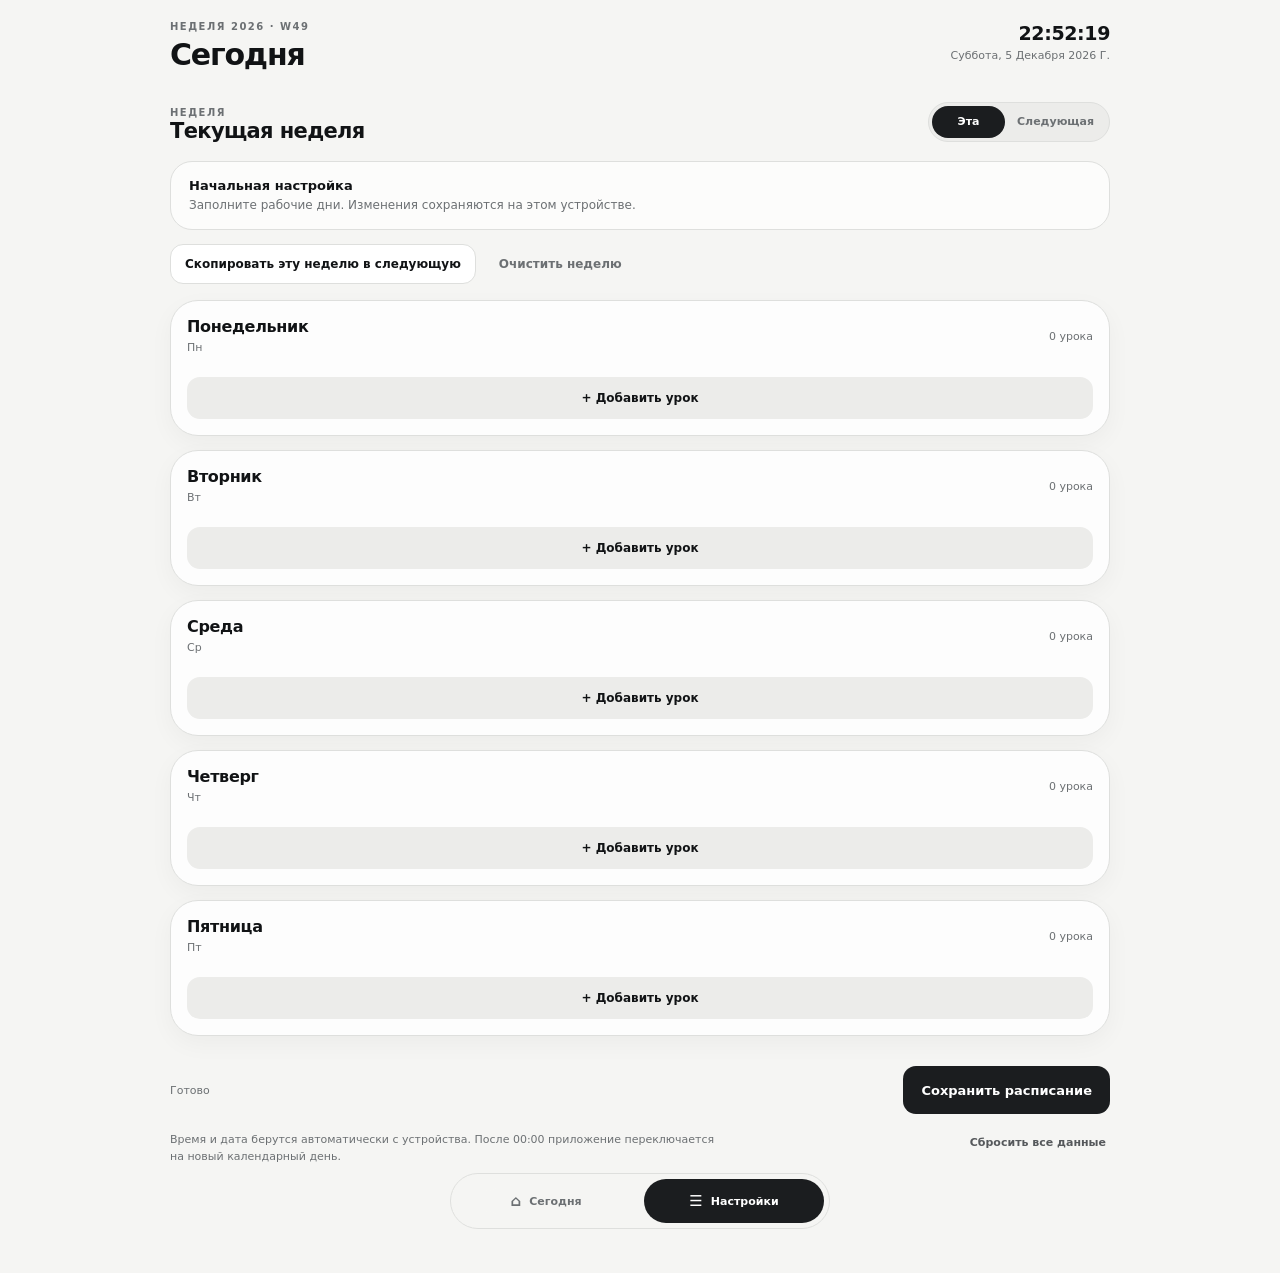
==== index.html @ 6e5ac339 "Add files via upload" ====
<!doctype html>
<html lang="ru">
<head>
  <meta charset="utf-8">
  <meta name="viewport" content="width=device-width, initial-scale=1, viewport-fit=cover, maximum-scale=1, user-scalable=no">
  <meta name="theme-color" content="#111315">
  <meta name="apple-mobile-web-app-capable" content="yes">
  <meta name="apple-mobile-web-app-status-bar-style" content="black-translucent">
  <meta name="apple-mobile-web-app-title" content="Расписание">
  <meta name="format-detection" content="telephone=no">
  <style>
:root {
  color-scheme: light;
  --bg: #f5f5f3;
  --surface: rgba(255,255,255,.84);
  --surface-solid: #ffffff;
  --text: #111315;
  --muted: #6c7073;
  --soft: #ececea;
  --border: #dedfdd;
  --accent: #1b1d1f;
  --accent-2: #34373a;
  --shadow: 0 18px 45px rgba(17,19,21,.08);
  --radius-xl: 28px;
  --radius-lg: 22px;
  --radius-md: 16px;
  --safe-top: env(safe-area-inset-top, 0px);
  --safe-bottom: env(safe-area-inset-bottom, 0px);
}

* { box-sizing: border-box; -webkit-tap-highlight-color: transparent; }
html { min-height: 100%; background: var(--bg); }
body {
  margin: 0;
  min-height: 100vh;
  min-height: 100dvh;
  background: var(--bg);
  color: var(--text);
  font-family: -apple-system, BlinkMacSystemFont, "SF Pro Display", "SF Pro Text", Inter, system-ui, sans-serif;
  -webkit-font-smoothing: antialiased;
  text-rendering: optimizeLegibility;
  overscroll-behavior: none;
}
button, input { font: inherit; }
button { border: 0; }

.app-shell {
  min-height: 100vh;
  min-height: 100dvh;
  padding-top: var(--safe-top);
  padding-bottom: calc(82px + var(--safe-bottom));
  background: var(--bg);
}

.topbar {
  display: flex;
  justify-content: space-between;
  gap: 18px;
  align-items: flex-start;
  padding: 22px 20px 14px;
  max-width: 980px;
  margin: 0 auto;
}

.eyebrow, .muted-label {
  margin: 0 0 7px;
  font-size: 10px;
  line-height: 1;
  font-weight: 700;
  letter-spacing: .15em;
  color: var(--muted);
}

h1, h2, p { margin-top: 0; }
h1 { margin-bottom: 0; font-size: 30px; line-height: 1.05; letter-spacing: -.04em; }
h2 { margin-bottom: 0; font-size: 22px; line-height: 1.1; letter-spacing: -.03em; }

.live-clock {
  display: grid;
  gap: 5px;
  min-width: 120px;
  text-align: right;
}
.live-clock span:first-child {
  font-variant-numeric: tabular-nums;
  font-size: 19px;
  font-weight: 700;
  letter-spacing: -.02em;
}
.live-clock span:last-child {
  font-size: 11px;
  color: var(--muted);
  text-transform: capitalize;
}

main { width: 100%; }
.view {
  width: min(980px, 100%);
  margin: 0 auto;
  padding: 8px 20px 0;
  display: none;
  animation: viewIn .42s cubic-bezier(.2,.75,.25,1);
}
.view.active { display: block; }
@keyframes viewIn {
  from { opacity: 0; transform: translateY(8px); }
  to { opacity: 1; transform: translateY(0); }
}

.notice {
  display: flex;
  align-items: center;
  justify-content: space-between;
  gap: 18px;
  padding: 16px 18px;
  margin: 8px 0 18px;
  background: #e9e9e6;
  border: 1px solid var(--border);
  border-radius: var(--radius-lg);
}
.notice.subtle { margin: 0 0 14px; background: rgba(255,255,255,.72); }
.notice strong, .notice span { display: block; }
.notice strong { font-size: 13px; margin-bottom: 4px; }
.notice span { font-size: 12px; color: var(--muted); line-height: 1.4; }
.hidden { display: none !important; }

.schedule-header, .settings-head {
  display: flex;
  align-items: end;
  justify-content: space-between;
  gap: 16px;
  padding: 8px 0 18px;
}
.day-badge {
  display: inline-flex;
  align-items: center;
  justify-content: center;
  min-width: 54px;
  height: 36px;
  padding: 0 12px;
  border-radius: 999px;
  background: var(--accent);
  color: white;
  font-size: 12px;
  font-weight: 700;
  font-variant-numeric: tabular-nums;
}

.schedule-list { display: grid; gap: 10px; }
.lesson-card {
  position: relative;
  display: grid;
  grid-template-columns: 78px 1fr;
  gap: 16px;
  align-items: stretch;
  padding: 16px;
  background: var(--surface);
  border: 1px solid rgba(222,223,221,.88);
  border-radius: var(--radius-lg);
  box-shadow: 0 8px 24px rgba(17,19,21,.04);
  backdrop-filter: blur(14px);
  transition: transform .25s ease, box-shadow .25s ease, border-color .25s ease, background .25s ease;
}
.lesson-card.current {
  border-color: #1b1d1f;
  box-shadow: 0 12px 28px rgba(17,19,21,.11);
  background: #fff;
}
.lesson-card.past { opacity: .56; }
.lesson-time {
  display: grid;
  align-content: center;
  gap: 3px;
  min-width: 0;
}
.lesson-time strong {
  font-size: 17px;
  letter-spacing: -.02em;
  font-variant-numeric: tabular-nums;
}
.lesson-time span { font-size: 10px; color: var(--muted); }
.lesson-info { min-width: 0; }
.lesson-topline { display:flex; justify-content:space-between; align-items:center; gap:12px; }
.lesson-title {
  margin: 0;
  font-size: 16px;
  line-height: 1.2;
  font-weight: 750;
  letter-spacing: -.02em;
  overflow-wrap: anywhere;
}
.current-pill {
  flex: 0 0 auto;
  padding: 5px 8px;
  border-radius: 999px;
  background: var(--accent);
  color: #fff;
  font-size: 9px;
  letter-spacing: .06em;
  text-transform: uppercase;
  font-weight: 800;
}
.lesson-note {
  margin: 6px 0 0;
  color: var(--muted);
  font-size: 12px;
  line-height: 1.45;
  white-space: pre-wrap;
  overflow-wrap: anywhere;
}

.empty-state {
  padding: 64px 22px;
  text-align: center;
}
.empty-state.compact { padding: 46px 16px 24px; }
.empty-icon {
  width: 44px;
  height: 44px;
  display: inline-flex;
  align-items: center;
  justify-content: center;
  border-radius: 50%;
  background: var(--soft);
  color: var(--muted);
  font-size: 17px;
  margin-bottom: 14px;
}
.empty-state h2 { margin-bottom: 7px; font-size: 20px; }
.empty-state p { margin: 0; color: var(--muted); font-size: 13px; line-height: 1.5; }

.settings-head { align-items: center; }
.settings-head h2 { font-size: 21px; }
.segmented {
  display: inline-flex;
  padding: 3px;
  border-radius: 999px;
  background: var(--soft);
  border: 1px solid var(--border);
}
.segment {
  min-width: 73px;
  height: 32px;
  padding: 0 12px;
  border-radius: 999px;
  color: var(--muted);
  background: transparent;
  font-size: 11px;
  font-weight: 700;
  cursor: pointer;
}
.segment.active { color: #fff; background: var(--accent); }

.settings-toolbar {
  display: flex;
  gap: 8px;
  margin-bottom: 16px;
  flex-wrap: wrap;
}
.button {
  min-height: 40px;
  padding: 0 14px;
  border-radius: 13px;
  font-size: 12px;
  font-weight: 750;
  cursor: pointer;
  transition: transform .2s ease, opacity .2s ease, background .2s ease;
}
.button:active { transform: scale(.98); }
.button-dark { background: var(--accent); color: #fff; }
.button-light { background: #fff; color: var(--text); border: 1px solid var(--border); }
.button-ghost { background: transparent; color: var(--muted); border: 1px solid transparent; }
.button.large { min-height: 48px; padding: 0 18px; font-size: 13px; }

.settings-days { display: grid; gap: 14px; }
.day-panel {
  background: var(--surface);
  border: 1px solid var(--border);
  border-radius: var(--radius-xl);
  padding: 16px;
  box-shadow: 0 8px 24px rgba(17,19,21,.04);
}
.day-panel-head {
  display: flex;
  align-items: center;
  justify-content: space-between;
  gap: 12px;
  margin-bottom: 12px;
}
.day-panel-head h3 { margin:0; font-size: 16px; letter-spacing: -.02em; }
.day-panel-head span { color: var(--muted); font-size: 11px; }
.lesson-editor-list { display: grid; gap: 10px; }
.editor-row {
  display: grid;
  grid-template-columns: 40px minmax(0,1.5fr) 108px 108px 36px;
  gap: 7px;
  align-items: start;
  padding: 10px;
  background: #fafafa;
  border: 1px solid #e7e7e5;
  border-radius: 16px;
}
.row-number {
  width: 32px;
  height: 32px;
  display: inline-flex;
  align-items:center;
  justify-content:center;
  border-radius: 10px;
  background: #ececea;
  color: #5e6164;
  font-size: 11px;
  font-weight: 800;
}
.field { display: grid; gap: 4px; }
.field label { font-size: 9px; color: var(--muted); text-transform: uppercase; letter-spacing: .1em; font-weight: 700; }
.input, .note-input {
  width: 100%;
  border: 1px solid #dadbd9;
  outline: none;
  background: #fff;
  color: var(--text);
  border-radius: 11px;
  padding: 9px 10px;
  font-size: 12px;
  min-height: 36px;
  -webkit-appearance: none;
}
.input:focus, .note-input:focus { border-color: #111315; box-shadow: 0 0 0 3px rgba(17,19,21,.08); }
.note-input { min-height: 72px; resize: vertical; }
.subject-wrap { grid-column: 2 / 3; }
.time-wrap { grid-column: 3 / 4; }
.end-wrap { grid-column: 4 / 5; }
.delete-wrap { grid-column: 5 / 6; grid-row: 1 / span 2; }
.note-wrap { grid-column: 2 / 5; }
.icon-button {
  width: 32px;
  height: 32px;
  border-radius: 10px;
  background: #ededeb;
  color: #56595c;
  cursor: pointer;
  font-size: 16px;
}
.add-lesson {
  margin-top: 10px;
  width: 100%;
  min-height: 42px;
  border-radius: 13px;
  background: var(--soft);
  color: var(--text);
  font-size: 12px;
  font-weight: 750;
  cursor: pointer;
}

.save-row {
  display: flex;
  align-items: center;
  justify-content: space-between;
  gap: 12px;
  margin-top: 16px;
  padding: 14px 0 0;
}
.save-status { color: var(--muted); font-size: 11px; }
.settings-footer {
  display: flex;
  align-items: flex-start;
  justify-content: space-between;
  gap: 14px;
  padding: 18px 0 8px;
}
.settings-footer p { margin: 0; color: var(--muted); font-size: 11px; line-height: 1.5; max-width: 560px; }
.text-button { background: transparent; color: #55585b; font-size: 11px; font-weight: 700; padding: 4px; cursor: pointer; }

.tabbar {
  position: fixed;
  left: 0;
  right: 0;
  bottom: 0;
  z-index: 20;
  padding: 10px 14px calc(10px + var(--safe-bottom));
  background: rgba(245,245,243,.88);
  border-top: 1px solid rgba(222,223,221,.8);
  backdrop-filter: blur(22px);
}
.tabbar::before {
  content: "";
  position: absolute;
  left: 0;
  right: 0;
  top: -1px;
  height: 1px;
  background: rgba(255,255,255,.72);
}
.tabbar { display:flex; justify-content:center; gap: 8px; }
.tab {
  width: min(180px, 42vw);
  height: 48px;
  display:flex;
  align-items:center;
  justify-content:center;
  gap: 8px;
  border-radius: 15px;
  background: transparent;
  color: var(--muted);
  font-size: 11px;
  font-weight: 750;
  cursor: pointer;
}
.tab.active { background: var(--accent); color: #fff; }
.tab-icon { font-size: 15px; line-height: 1; }

@media (max-width: 640px) {
  .topbar { padding-left: 16px; padding-right: 16px; }
  .view { padding-left: 16px; padding-right: 16px; }
  .topbar h1 { font-size: 28px; }
  .notice { align-items: flex-start; }
  .schedule-header { padding-top: 4px; }
  .editor-row { grid-template-columns: 36px minmax(0,1fr) 1fr 36px; }
  .subject-wrap { grid-column: 2 / 4; }
  .time-wrap { grid-column: 2 / 3; }
  .end-wrap { grid-column: 3 / 4; }
  .delete-wrap { grid-column: 4 / 5; grid-row: 1; }
  .note-wrap { grid-column: 2 / 5; }
  .settings-footer { flex-direction: column; }
}

@media (min-width: 760px) {
  .app-shell { padding-bottom: 24px; }
  .tabbar {
    position: sticky;
    top: 10px;
    bottom: auto;
    width: fit-content;
    margin: 0 auto 20px;
    border: 1px solid var(--border);
    border-radius: 999px;
    padding: 5px;
    background: rgba(245,245,243,.9);
  }
  .tabbar::before { display: none; }
  .tab { height: 44px; border-radius: 999px; }
}

  </style>
  <title>Расписание</title>
</head>
<body>
  <div id="app" class="app-shell">
    <header class="topbar">
      <div>
        <p class="eyebrow" id="week-label">РАСПИСАНИЕ</p>
        <h1 id="page-title">Сегодня</h1>
      </div>
      <div class="live-clock" aria-live="polite">
        <span id="clock">00:00:00</span>
        <span id="date">—</span>
      </div>
    </header>

    <main>
      <section id="schedule-view" class="view active" aria-label="Расписание на сегодня">
        <div id="setup-banner" class="notice hidden">
          <div>
            <strong>Сначала заполните 5 рабочих дней</strong>
            <span>Настройте предметы, время звонков и заметки во вкладке «Настройки».</span>
          </div>
          <button class="button button-dark" id="open-settings-from-banner">Открыть</button>
        </div>

        <div id="weekend-state" class="empty-state hidden">
          <div class="empty-icon">—</div>
          <h2>Выходной</h2>
          <p>Расписание ведётся только для пяти рабочих дней.</p>
        </div>

        <div id="schedule-header" class="schedule-header hidden">
          <div>
            <span class="muted-label">СЕГОДНЯ</span>
            <h2 id="day-name">Понедельник</h2>
          </div>
          <span class="day-badge" id="day-date">01.01</span>
        </div>

        <div id="schedule-list" class="schedule-list"></div>

        <div id="no-lessons" class="empty-state compact hidden">
          <div class="empty-icon">○</div>
          <h2>Уроков нет</h2>
          <p>На этот день пока ничего не добавлено.</p>
        </div>
      </section>

      <section id="settings-view" class="view" aria-label="Настройки расписания">
        <div class="settings-head">
          <div>
            <span class="muted-label">НЕДЕЛЯ</span>
            <h2 id="settings-week-title">Текущая неделя</h2>
          </div>
          <div class="segmented" role="tablist" aria-label="Выбор недели">
            <button class="segment active" data-week="current" role="tab" aria-selected="true">Эта</button>
            <button class="segment" data-week="next" role="tab" aria-selected="false">Следующая</button>
          </div>
        </div>

        <div id="setup-help" class="notice subtle">
          <div>
            <strong>Начальная настройка</strong>
            <span>Заполните рабочие дни. Изменения сохраняются на этом устройстве.</span>
          </div>
        </div>

        <div class="settings-toolbar">
          <button id="copy-to-next" class="button button-light">Скопировать эту неделю в следующую</button>
          <button id="clear-week" class="button button-ghost">Очистить неделю</button>
        </div>

        <div id="settings-days" class="settings-days"></div>

        <div class="save-row">
          <span id="save-status" class="save-status" aria-live="polite">Готово</span>
          <button id="save-settings" class="button button-dark large">Сохранить расписание</button>
        </div>

        <div class="settings-footer">
          <p>Время и дата берутся автоматически с устройства. После 00:00 приложение переключается на новый календарный день.</p>
          <button id="reset-app" class="text-button">Сбросить все данные</button>
        </div>
      </section>
    </main>

    <nav class="tabbar" aria-label="Основная навигация">
      <button class="tab active" data-view="schedule-view" aria-label="Сегодня">
        <span class="tab-icon">⌂</span>
        <span>Сегодня</span>
      </button>
      <button class="tab" data-view="settings-view" aria-label="Настройки">
        <span class="tab-icon">☰</span>
        <span>Настройки</span>
      </button>
    </nav>
  </div>
  <script>
(() => {
  "use strict";

  const STORAGE_KEY = "ios-school-schedule-v1";
  const weekdays = [
    { key: 1, short: "Пн", full: "Понедельник" },
    { key: 2, short: "Вт", full: "Вторник" },
    { key: 3, short: "Ср", full: "Среда" },
    { key: 4, short: "Чт", full: "Четверг" },
    { key: 5, short: "Пт", full: "Пятница" }
  ];

  const state = {
    activeView: "schedule-view",
    settingsWeek: "current",
    data: loadData()
  };

  const $ = (selector, root = document) => root.querySelector(selector);
  const $$ = (selector, root = document) => [...root.querySelectorAll(selector)];

  function emptySchedule() {
    return weekdays.reduce((acc, day) => {
      acc[day.key] = [];
      return acc;
    }, {});
  }

  function clone(value) {
    return JSON.parse(JSON.stringify(value));
  }

  function isoWeekKey(date) {
    const d = new Date(Date.UTC(date.getFullYear(), date.getMonth(), date.getDate()));
    const dayNum = d.getUTCDay() || 7;
    d.setUTCDate(d.getUTCDate() + 4 - dayNum);
    const yearStart = new Date(Date.UTC(d.getUTCFullYear(), 0, 1));
    const weekNo = Math.ceil((((d - yearStart) / 86400000) + 1) / 7);
    return `${d.getUTCFullYear()}-W${String(weekNo).padStart(2, "0")}`;
  }

  function weekKeyByOffset(offset) {
    const now = new Date();
    now.setDate(now.getDate() + offset * 7);
    return isoWeekKey(now);
  }

  function baseData() {
    return {
      weeks: {
        [weekKeyByOffset(0)]: emptySchedule(),
        [weekKeyByOffset(1)]: emptySchedule()
      },
      lastActiveWeek: weekKeyByOffset(0)
    };
  }

  function loadData() {
    try {
      const raw = localStorage.getItem(STORAGE_KEY);
      if (!raw) return baseData();
      const parsed = JSON.parse(raw);
      if (!parsed || typeof parsed !== "object") return baseData();
      parsed.weeks = parsed.weeks || {};
      ensureWeek(weekKeyByOffset(0), parsed);
      ensureWeek(weekKeyByOffset(1), parsed);
      return parsed;
    } catch (error) {
      return baseData();
    }
  }

  function ensureWeek(key, target = state.data) {
    if (!target.weeks[key]) target.weeks[key] = emptySchedule();
    weekdays.forEach(day => {
      if (!Array.isArray(target.weeks[key][day.key])) target.weeks[key][day.key] = [];
    });
  }

  function saveData() {
    localStorage.setItem(STORAGE_KEY, JSON.stringify(state.data));
  }

  function normalizedLesson(lesson) {
    return {
      subject: String(lesson?.subject || "").trim(),
      start: /^\d{2}:\d{2}$/.test(lesson?.start || "") ? lesson.start : "",
      end: /^\d{2}:\d{2}$/.test(lesson?.end || "") ? lesson.end : "",
      note: String(lesson?.note || "").trim()
    };
  }

  function isConfigured() {
    const current = state.data.weeks[weekKeyByOffset(0)] || emptySchedule();
    return Object.values(current).some(list => list.some(item => normalizedLesson(item).subject || normalizedLesson(item).start));
  }

  function formatClock(date) {
    return new Intl.DateTimeFormat("ru-RU", {
      hour: "2-digit", minute: "2-digit", second: "2-digit",
      hour12: false
    }).format(date);
  }

  function formatDate(date) {
    return new Intl.DateTimeFormat("ru-RU", {
      weekday: "long", day: "numeric", month: "long", year: "numeric"
    }).format(date);
  }

  function formatShortDate(date) {
    return new Intl.DateTimeFormat("ru-RU", {
      day: "2-digit", month: "2-digit"
    }).format(date);
  }

  function currentDayKey(date = new Date()) {
    const js = date.getDay();
    return js === 0 ? 7 : js;
  }

  function minutesFromTime(value) {
    if (!/^\d{2}:\d{2}$/.test(value)) return null;
    const [h, m] = value.split(":").map(Number);
    if (h > 23 || m > 59) return null;
    return h * 60 + m;
  }

  function sortLessons(list) {
    return [...list].map(normalizedLesson).sort((a, b) => {
      const aMin = minutesFromTime(a.start);
      const bMin = minutesFromTime(b.start);
      if (aMin === null && bMin === null) return 0;
      if (aMin === null) return 1;
      if (bMin === null) return -1;
      return aMin - bMin;
    });
  }

  function setText(id, value) {
    const node = document.getElementById(id);
    if (node) node.textContent = value;
  }

  function refreshClock() {
    const now = new Date();
    setText("clock", formatClock(now));
    setText("date", formatDate(now));
    setText("week-label", `НЕДЕЛЯ ${isoWeekKey(now).split("-")[0]} · ${isoWeekKey(now).split("-")[1]}`);
    renderSchedule();
  }

  function renderSchedule() {
    const now = new Date();
    const dayKey = currentDayKey(now);
    const isWeekend = dayKey > 5;
    const weekendState = $("#weekend-state");
    const scheduleHeader = $("#schedule-header");
    const scheduleList = $("#schedule-list");
    const noLessons = $("#no-lessons");
    const banner = $("#setup-banner");

    banner.classList.toggle("hidden", isConfigured());
    weekendState.classList.toggle("hidden", !isWeekend);
    scheduleHeader.classList.toggle("hidden", isWeekend);
    scheduleList.innerHTML = "";
    noLessons.classList.add("hidden");

    if (isWeekend) return;

    const week = state.data.weeks[isoWeekKey(now)] || emptySchedule();
    const day = weekdays.find(item => item.key === dayKey);
    const lessons = sortLessons(week[dayKey] || []);

    setText("day-name", day.full);
    setText("day-date", formatShortDate(now));

    if (!lessons.length) {
      noLessons.classList.remove("hidden");
      return;
    }

    const nowMinutes = now.getHours() * 60 + now.getMinutes() + now.getSeconds() / 60;
    let currentMarked = false;

    lessons.forEach((lesson, index) => {
      const start = minutesFromTime(lesson.start);
      const end = minutesFromTime(lesson.end);
      const isCurrent = start !== null && end !== null && nowMinutes >= start && nowMinutes < end;
      const isPast = end !== null && nowMinutes >= end;
      if (isCurrent) currentMarked = true;

      const card = document.createElement("article");
      card.className = `lesson-card${isCurrent ? " current" : ""}${isPast ? " past" : ""}`;
      const range = lesson.start && lesson.end ? `${lesson.start}–${lesson.end}` : lesson.start || lesson.end || "Время не задано";
      card.innerHTML = `
        <div class="lesson-time">
          <strong>${escapeHtml(lesson.start || "—")}</strong>
          <span>${escapeHtml(lesson.end || "—")}</span>
        </div>
        <div class="lesson-info">
          <div class="lesson-topline">
            <h3 class="lesson-title">${escapeHtml(lesson.subject || `Урок ${index + 1}`)}</h3>
            ${isCurrent ? '<span class="current-pill">Сейчас</span>' : ""}
          </div>
          ${lesson.note ? `<p class="lesson-note">${escapeHtml(lesson.note)}</p>` : `<p class="lesson-note">${escapeHtml(range)}</p>`}
        </div>
      `;
      scheduleList.appendChild(card);
    });

    void currentMarked;
  }

  function weekKeyForSettings() {
    return state.settingsWeek === "next" ? weekKeyByOffset(1) : weekKeyByOffset(0);
  }

  function renderSettings() {
    const key = weekKeyForSettings();
    ensureWeek(key);
    setText("settings-week-title", state.settingsWeek === "next" ? "Следующая неделя" : "Текущая неделя");
    $$(".segment").forEach(button => {
      const active = button.dataset.week === state.settingsWeek;
      button.classList.toggle("active", active);
      button.setAttribute("aria-selected", active ? "true" : "false");
    });

    $("#setup-help").classList.toggle("hidden", isConfigured() || state.settingsWeek === "next");
    const container = $("#settings-days");
    container.innerHTML = "";
    const week = state.data.weeks[key];

    weekdays.forEach(day => {
      const panel = document.createElement("section");
      panel.className = "day-panel";
      panel.innerHTML = `
        <div class="day-panel-head">
          <div>
            <h3>${day.full}</h3>
            <span>${day.short}</span>
          </div>
          <span>${(week[day.key] || []).length} ${(week[day.key] || []).length === 1 ? "урок" : "урока"}</span>
        </div>
        <div class="lesson-editor-list" data-day="${day.key}"></div>
        <button type="button" class="add-lesson" data-add-day="${day.key}">+ Добавить урок</button>
      `;
      const list = $(".lesson-editor-list", panel);
      (week[day.key] || []).forEach((lesson, index) => list.appendChild(createEditorRow(lesson, index)));
      container.appendChild(panel);
    });
  }

  function createEditorRow(lesson, index) {
    const item = normalizedLesson(lesson);
    const row = document.createElement("div");
    row.className = "editor-row";
    row.innerHTML = `
      <div class="row-number">${index + 1}</div>
      <div class="field subject-wrap">
        <label>Предмет</label>
        <input class="input subject-input" type="text" maxlength="60" placeholder="Математика" value="${escapeAttr(item.subject)}" autocomplete="off">
      </div>
      <div class="field time-wrap">
        <label>Начало</label>
        <input class="input start-input" type="time" value="${escapeAttr(item.start)}">
      </div>
      <div class="field end-wrap">
        <label>Конец</label>
        <input class="input end-input" type="time" value="${escapeAttr(item.end)}">
      </div>
      <div class="delete-wrap">
        <button class="icon-button delete-lesson" type="button" aria-label="Удалить урок">×</button>
      </div>
      <div class="field note-wrap">
        <label>Краткая заметка</label>
        <textarea class="note-input" maxlength="180" placeholder="Домашнее задание, кабинет, напоминание…">${escapeHtml(item.note)}</textarea>
      </div>
    `;
    row.querySelector(".delete-lesson").addEventListener("click", () => {
      row.remove();
      renumberRows();
      updateLessonCount(row.closest(".day-panel"));
    });
    return row;
  }

  function collectSettingsForm() {
    const key = weekKeyForSettings();
    ensureWeek(key);
    const result = emptySchedule();
    $$(".day-panel").forEach(panel => {
      const dayKey = Number($(".lesson-editor-list", panel).dataset.day);
      const rows = $$(".editor-row", panel);
      result[dayKey] = rows.map(row => normalizedLesson({
        subject: $(".subject-input", row).value,
        start: $(".start-input", row).value,
        end: $(".end-input", row).value,
        note: $(".note-input", row).value
      })).filter(lesson => lesson.subject || lesson.start || lesson.end || lesson.note);
    });
    return result;
  }

  function saveSettings() {
    const key = weekKeyForSettings();
    state.data.weeks[key] = collectSettingsForm();
    state.data.lastActiveWeek = isoWeekKey(new Date());
    saveData();
    setText("save-status", "Сохранено");
    setTimeout(() => setText("save-status", "Готово"), 1600);
    renderSchedule();
    renderSettings();
  }

  function renumberRows() {
    $$(".day-panel").forEach(panel => {
      $$(".row-number", panel).forEach((node, index) => node.textContent = index + 1);
    });
  }

  function updateLessonCount(panel) {
    if (!panel) return;
    const count = $$(".editor-row", panel).length;
    const label = $(".day-panel-head span", panel);
    label.textContent = `${count} ${count === 1 ? "урок" : "урока"}`;
  }

  function addLesson(dayKey) {
    const panel = $(`.day-panel .lesson-editor-list[data-day="${dayKey}"]`)?.closest(".day-panel");
    if (!panel) return;
    const list = $(".lesson-editor-list", panel);
    const row = createEditorRow({ subject: "", start: "", end: "", note: "" }, list.children.length);
    list.appendChild(row);
    renumberRows();
    updateLessonCount(panel);
    const input = $(".subject-input", row);
    input?.focus();
  }

  function copyCurrentToNext() {
    const currentKey = weekKeyByOffset(0);
    const nextKey = weekKeyByOffset(1);
    ensureWeek(currentKey);
    state.data.weeks[nextKey] = clone(state.data.weeks[currentKey]);
    saveData();
    state.settingsWeek = "next";
    renderSettings();
    setText("save-status", "Скопировано");
    setTimeout(() => setText("save-status", "Готово"), 1600);
  }

  function clearSelectedWeek() {
    const label = state.settingsWeek === "next" ? "следующую" : "текущую";
    if (!window.confirm(`Очистить ${label} неделю?`)) return;
    state.data.weeks[weekKeyForSettings()] = emptySchedule();
    saveData();
    renderSettings();
    renderSchedule();
  }

  function resetAll() {
    if (!window.confirm("Удалить всё сохранённое расписание на этом устройстве?")) return;
    localStorage.removeItem(STORAGE_KEY);
    state.data = baseData();
    state.settingsWeek = "current";
    renderSchedule();
    renderSettings();
    switchView("settings-view");
  }

  function switchView(viewId) {
    state.activeView = viewId;
    $$(".view").forEach(view => view.classList.toggle("active", view.id === viewId));
    $$(".tab").forEach(tab => tab.classList.toggle("active", tab.dataset.view === viewId));
    if (viewId === "settings-view") renderSettings();
    if (viewId === "schedule-view") renderSchedule();
    window.scrollTo({ top: 0, behavior: "smooth" });
  }

  function escapeHtml(value) {
    return String(value)
      .replaceAll("&", "&amp;")
      .replaceAll("<", "&lt;")
      .replaceAll(">", "&gt;")
      .replaceAll('"', "&quot;")
      .replaceAll("'", "&#039;");
  }

  function escapeAttr(value) {
    return escapeHtml(value);
  }

  function handleDateRollovers() {
    let lastDateKey = new Date().toDateString();
    return () => {
      const current = new Date().toDateString();
      if (current !== lastDateKey) {
        lastDateKey = current;
        ensureWeek(weekKeyByOffset(0));
        ensureWeek(weekKeyByOffset(1));
        state.data.lastActiveWeek = isoWeekKey(new Date());
        saveData();
        if (state.settingsWeek !== "current" && !isWeekVisible()) {
          state.settingsWeek = "current";
        }
        renderSchedule();
        renderSettings();
      }
    };
  }

  function isWeekVisible() {
    return state.settingsWeek === "next";
  }

  document.addEventListener("click", event => {
    const tab = event.target.closest(".tab");
    if (tab) {
      switchView(tab.dataset.view);
      return;
    }
    const segment = event.target.closest(".segment");
    if (segment) {
      state.settingsWeek = segment.dataset.week;
      renderSettings();
      return;
    }
    const addButton = event.target.closest("[data-add-day]");
    if (addButton) {
      addLesson(Number(addButton.dataset.addDay));
    }
  });

  $("#save-settings").addEventListener("click", saveSettings);
  $("#copy-to-next").addEventListener("click", copyCurrentToNext);
  $("#clear-week").addEventListener("click", clearSelectedWeek);
  $("#reset-app").addEventListener("click", resetAll);
  $("#open-settings-from-banner").addEventListener("click", () => switchView("settings-view"));

  document.addEventListener("visibilitychange", () => {
    if (!document.hidden) {
      refreshClock();
      handleRollover();
    }
  });

  const handleRollover = handleDateRollovers();
  setInterval(() => {
    refreshClock();
    handleRollover();
  }, 1000);

  // Initial render. On a first launch, open settings so the five workdays are entered immediately.
  renderSettings();
  renderSchedule();
  refreshClock();
  if (!isConfigured()) switchView("settings-view");

  // App logic is embedded above. The service worker is also embedded so no sw.js file is needed.
  if ("serviceWorker" in navigator && window.isSecureContext) {
    window.addEventListener("load", () => {
      const workerSource = `
        const CACHE = "ios-school-schedule-v1";
        const APP_SHELL = [self.location.href];
        self.addEventListener("install", event => {
          event.waitUntil(caches.open(CACHE).then(cache => cache.addAll(APP_SHELL)).then(() => self.skipWaiting()));
        });
        self.addEventListener("activate", event => {
          event.waitUntil(caches.keys().then(keys => Promise.all(keys.filter(key => key !== CACHE).map(key => caches.delete(key)))).then(() => self.clients.claim()));
        });
        self.addEventListener("fetch", event => {
          if (event.request.method !== "GET") return;
          event.respondWith(caches.match(event.request).then(cached => cached || fetch(event.request).then(response => {
            const copy = response.clone();
            caches.open(CACHE).then(cache => cache.put(event.request, copy));
            return response;
          }).catch(() => caches.match(event.request))));
        });
      `;
      try {
        const blob = new Blob([workerSource], { type: "text/javascript" });
        const workerUrl = URL.createObjectURL(blob);
        navigator.serviceWorker.register(workerUrl).catch(() => {});
      } catch (_) {}
    });
  }
})();

  </script>
</body>
</html>
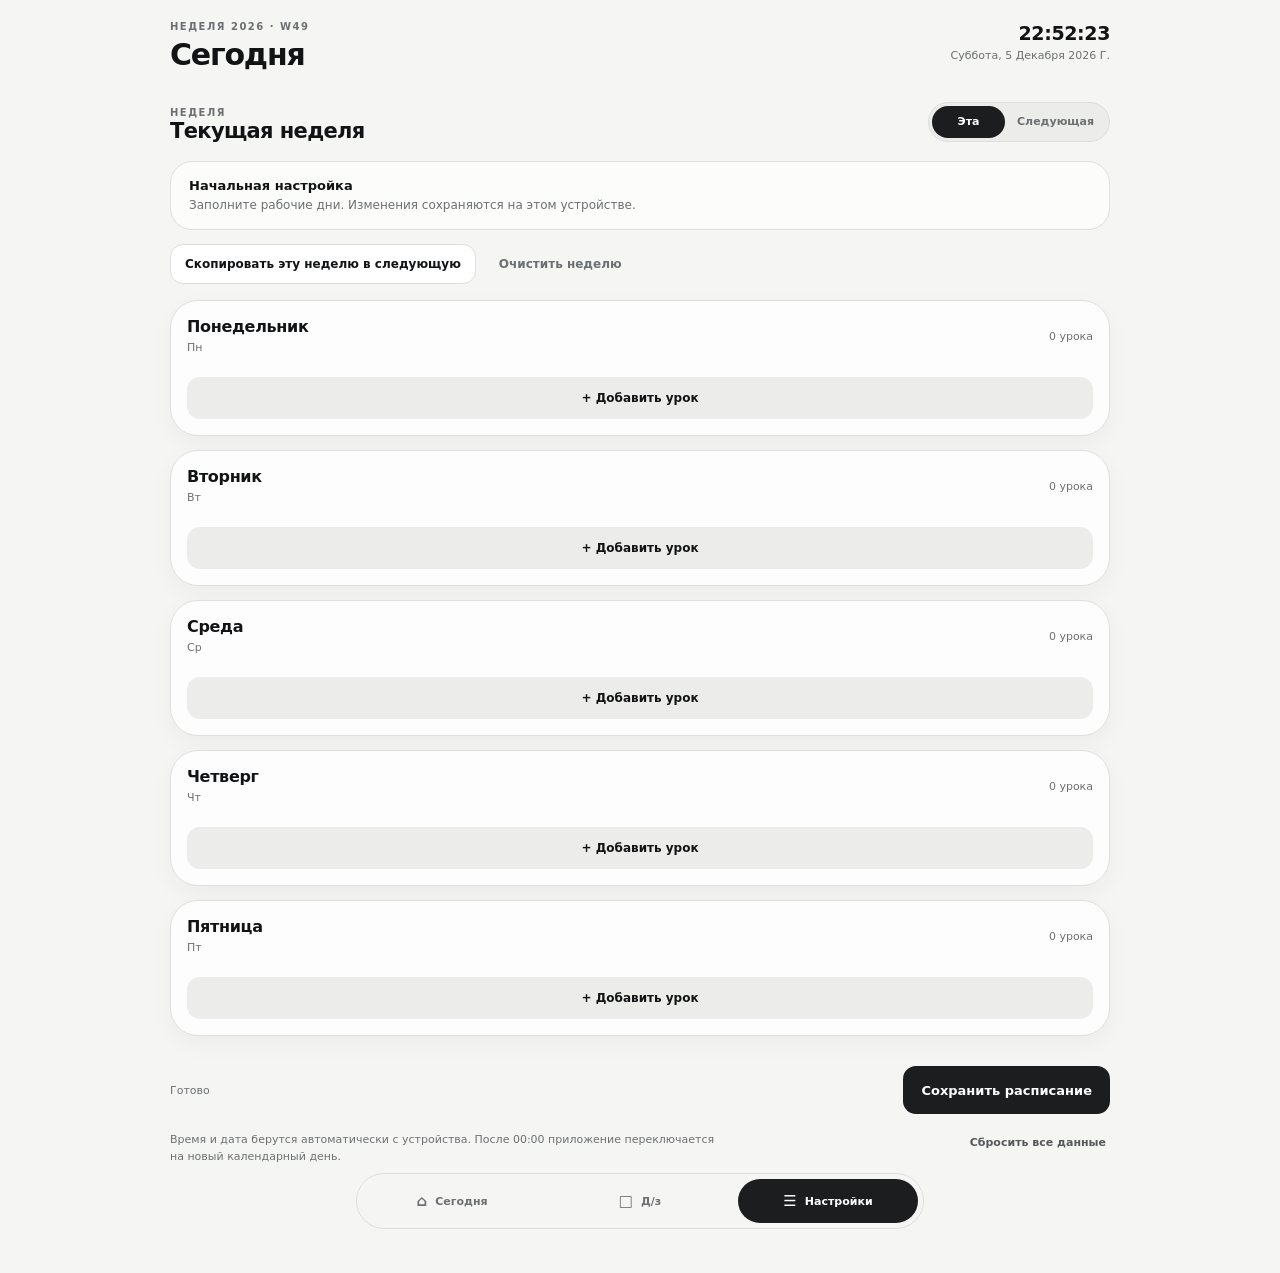
==== commit b08df205: "Update index.html" ====
--- a/index.html
+++ b/index.html
@@ -8,6 +8,7 @@
   <meta name="apple-mobile-web-app-status-bar-style" content="black-translucent">
   <meta name="apple-mobile-web-app-title" content="Расписание">
   <meta name="format-detection" content="telephone=no">
+
   <style>
 :root {
   color-scheme: light;
@@ -28,21 +29,38 @@
   --safe-bottom: env(safe-area-inset-bottom, 0px);
 }
 
-* { box-sizing: border-box; -webkit-tap-highlight-color: transparent; }
-html { min-height: 100%; background: var(--bg); }
+* {
+  box-sizing: border-box;
+  -webkit-tap-highlight-color: transparent;
+}
+
+html {
+  min-height: 100%;
+  background: var(--bg);
+}
+
 body {
   margin: 0;
   min-height: 100vh;
   min-height: 100dvh;
   background: var(--bg);
   color: var(--text);
-  font-family: -apple-system, BlinkMacSystemFont, "SF Pro Display", "SF Pro Text", Inter, system-ui, sans-serif;
+  font-family: -apple-system, BlinkMacSystemFont, "SF Pro Display",
+    "SF Pro Text", Inter, system-ui, sans-serif;
   -webkit-font-smoothing: antialiased;
   text-rendering: optimizeLegibility;
   overscroll-behavior: none;
 }
-button, input { font: inherit; }
-button { border: 0; }
+
+button,
+input,
+textarea {
+  font: inherit;
+}
+
+button {
+  border: 0;
+}
 
 .app-shell {
   min-height: 100vh;
@@ -62,7 +80,8 @@
   margin: 0 auto;
 }
 
-.eyebrow, .muted-label {
+.eyebrow,
+.muted-label {
   margin: 0 0 7px;
   font-size: 10px;
   line-height: 1;
@@ -71,9 +90,25 @@
   color: var(--muted);
 }
 
-h1, h2, p { margin-top: 0; }
-h1 { margin-bottom: 0; font-size: 30px; line-height: 1.05; letter-spacing: -.04em; }
-h2 { margin-bottom: 0; font-size: 22px; line-height: 1.1; letter-spacing: -.03em; }
+h1,
+h2,
+p {
+  margin-top: 0;
+}
+
+h1 {
+  margin-bottom: 0;
+  font-size: 30px;
+  line-height: 1.05;
+  letter-spacing: -.04em;
+}
+
+h2 {
+  margin-bottom: 0;
+  font-size: 22px;
+  line-height: 1.1;
+  letter-spacing: -.03em;
+}
 
 .live-clock {
   display: grid;
@@ -81,19 +116,24 @@
   min-width: 120px;
   text-align: right;
 }
+
 .live-clock span:first-child {
   font-variant-numeric: tabular-nums;
   font-size: 19px;
   font-weight: 700;
   letter-spacing: -.02em;
 }
+
 .live-clock span:last-child {
   font-size: 11px;
   color: var(--muted);
   text-transform: capitalize;
 }
 
-main { width: 100%; }
+main {
+  width: 100%;
+}
+
 .view {
   width: min(980px, 100%);
   margin: 0 auto;
@@ -101,10 +141,21 @@
   display: none;
   animation: viewIn .42s cubic-bezier(.2,.75,.25,1);
 }
-.view.active { display: block; }
+
+.view.active {
+  display: block;
+}
+
 @keyframes viewIn {
-  from { opacity: 0; transform: translateY(8px); }
-  to { opacity: 1; transform: translateY(0); }
+  from {
+    opacity: 0;
+    transform: translateY(8px);
+  }
+
+  to {
+    opacity: 1;
+    transform: translateY(0);
+  }
 }
 
 .notice {
@@ -118,19 +169,115 @@
   border: 1px solid var(--border);
   border-radius: var(--radius-lg);
 }
-.notice.subtle { margin: 0 0 14px; background: rgba(255,255,255,.72); }
-.notice strong, .notice span { display: block; }
-.notice strong { font-size: 13px; margin-bottom: 4px; }
-.notice span { font-size: 12px; color: var(--muted); line-height: 1.4; }
-.hidden { display: none !important; }
-
-.schedule-header, .settings-head {
+
+.notice.subtle {
+  margin: 0 0 14px;
+  background: rgba(255,255,255,.72);
+}
+
+.notice strong,
+.notice span {
+  display: block;
+}
+
+.notice strong {
+  font-size: 13px;
+  margin-bottom: 4px;
+}
+
+.notice span {
+  font-size: 12px;
+  color: var(--muted);
+  line-height: 1.4;
+}
+
+.hidden {
+  display: none !important;
+}
+
+.schedule-header,
+.settings-head {
   display: flex;
   align-items: end;
   justify-content: space-between;
   gap: 16px;
   padding: 8px 0 18px;
 }
+
+.day-switcher {
+  display: flex;
+  gap: 7px;
+  margin: 0 0 16px;
+  overflow-x: auto;
+  padding-bottom: 2px;
+  scrollbar-width: none;
+}
+
+.day-switcher::-webkit-scrollbar {
+  display: none;
+}
+
+.day-switch {
+  flex: 0 0 auto;
+  min-width: 52px;
+  height: 36px;
+  padding: 0 13px;
+  border-radius: 999px;
+  background: var(--soft);
+  color: var(--muted);
+  border: 1px solid var(--border);
+  font-size: 11px;
+  font-weight: 750;
+  cursor: pointer;
+}
+
+.day-switch.active {
+  background: var(--accent);
+  color: #fff;
+  border-color: var(--accent);
+}
+
+.day-switch.today:not(.active) {
+  border-color: #999;
+  color: var(--text);
+}
+
+.homework-list {
+  display: grid;
+  gap: 10px;
+}
+
+.homework-day-card {
+  background: var(--surface);
+  border: 1px solid var(--border);
+  border-radius: var(--radius-lg);
+  padding: 16px;
+}
+
+.homework-day-card h3 {
+  margin: 0 0 10px;
+  font-size: 15px;
+}
+
+.homework-input {
+  width: 100%;
+  min-height: 110px;
+  resize: vertical;
+  border: 1px solid #dadbd9;
+  outline: none;
+  background: #fff;
+  color: var(--text);
+  border-radius: 13px;
+  padding: 11px;
+  font-size: 13px;
+  line-height: 1.5;
+}
+
+.homework-input:focus {
+  border-color: #111315;
+  box-shadow: 0 0 0 3px rgba(17,19,21,.08);
+}
+
 .day-badge {
   display: inline-flex;
   align-items: center;
@@ -146,7 +293,11 @@
   font-variant-numeric: tabular-nums;
 }
 
-.schedule-list { display: grid; gap: 10px; }
+.schedule-list {
+  display: grid;
+  gap: 10px;
+}
+
 .lesson-card {
   position: relative;
   display: grid;
@@ -159,28 +310,52 @@
   border-radius: var(--radius-lg);
   box-shadow: 0 8px 24px rgba(17,19,21,.04);
   backdrop-filter: blur(14px);
-  transition: transform .25s ease, box-shadow .25s ease, border-color .25s ease, background .25s ease;
-}
+  transition:
+    transform .25s ease,
+    box-shadow .25s ease,
+    border-color .25s ease,
+    background .25s ease;
+}
+
 .lesson-card.current {
   border-color: #1b1d1f;
   box-shadow: 0 12px 28px rgba(17,19,21,.11);
   background: #fff;
 }
-.lesson-card.past { opacity: .56; }
+
+.lesson-card.past {
+  opacity: .56;
+}
+
 .lesson-time {
   display: grid;
   align-content: center;
   gap: 3px;
   min-width: 0;
 }
+
 .lesson-time strong {
   font-size: 17px;
   letter-spacing: -.02em;
   font-variant-numeric: tabular-nums;
 }
-.lesson-time span { font-size: 10px; color: var(--muted); }
-.lesson-info { min-width: 0; }
-.lesson-topline { display:flex; justify-content:space-between; align-items:center; gap:12px; }
+
+.lesson-time span {
+  font-size: 10px;
+  color: var(--muted);
+}
+
+.lesson-info {
+  min-width: 0;
+}
+
+.lesson-topline {
+  display: flex;
+  justify-content: space-between;
+  align-items: center;
+  gap: 12px;
+}
+
 .lesson-title {
   margin: 0;
   font-size: 16px;
@@ -189,6 +364,7 @@
   letter-spacing: -.02em;
   overflow-wrap: anywhere;
 }
+
 .current-pill {
   flex: 0 0 auto;
   padding: 5px 8px;
@@ -200,6 +376,7 @@
   text-transform: uppercase;
   font-weight: 800;
 }
+
 .lesson-note {
   margin: 6px 0 0;
   color: var(--muted);
@@ -213,7 +390,11 @@
   padding: 64px 22px;
   text-align: center;
 }
-.empty-state.compact { padding: 46px 16px 24px; }
+
+.empty-state.compact {
+  padding: 46px 16px 24px;
+}
+
 .empty-icon {
   width: 44px;
   height: 44px;
@@ -226,11 +407,27 @@
   font-size: 17px;
   margin-bottom: 14px;
 }
-.empty-state h2 { margin-bottom: 7px; font-size: 20px; }
-.empty-state p { margin: 0; color: var(--muted); font-size: 13px; line-height: 1.5; }
-
-.settings-head { align-items: center; }
-.settings-head h2 { font-size: 21px; }
+
+.empty-state h2 {
+  margin-bottom: 7px;
+  font-size: 20px;
+}
+
+.empty-state p {
+  margin: 0;
+  color: var(--muted);
+  font-size: 13px;
+  line-height: 1.5;
+}
+
+.settings-head {
+  align-items: center;
+}
+
+.settings-head h2 {
+  font-size: 21px;
+}
+
 .segmented {
   display: inline-flex;
   padding: 3px;
@@ -238,6 +435,7 @@
   background: var(--soft);
   border: 1px solid var(--border);
 }
+
 .segment {
   min-width: 73px;
   height: 32px;
@@ -249,7 +447,11 @@
   font-weight: 700;
   cursor: pointer;
 }
-.segment.active { color: #fff; background: var(--accent); }
+
+.segment.active {
+  color: #fff;
+  background: var(--accent);
+}
 
 .settings-toolbar {
   display: flex;
@@ -257,6 +459,7 @@
   margin-bottom: 16px;
   flex-wrap: wrap;
 }
+
 .button {
   min-height: 40px;
   padding: 0 14px;
@@ -264,15 +467,44 @@
   font-size: 12px;
   font-weight: 750;
   cursor: pointer;
-  transition: transform .2s ease, opacity .2s ease, background .2s ease;
-}
-.button:active { transform: scale(.98); }
-.button-dark { background: var(--accent); color: #fff; }
-.button-light { background: #fff; color: var(--text); border: 1px solid var(--border); }
-.button-ghost { background: transparent; color: var(--muted); border: 1px solid transparent; }
-.button.large { min-height: 48px; padding: 0 18px; font-size: 13px; }
-
-.settings-days { display: grid; gap: 14px; }
+  transition:
+    transform .2s ease,
+    opacity .2s ease,
+    background .2s ease;
+}
+
+.button:active {
+  transform: scale(.98);
+}
+
+.button-dark {
+  background: var(--accent);
+  color: #fff;
+}
+
+.button-light {
+  background: #fff;
+  color: var(--text);
+  border: 1px solid var(--border);
+}
+
+.button-ghost {
+  background: transparent;
+  color: var(--muted);
+  border: 1px solid transparent;
+}
+
+.button.large {
+  min-height: 48px;
+  padding: 0 18px;
+  font-size: 13px;
+}
+
+.settings-days {
+  display: grid;
+  gap: 14px;
+}
+
 .day-panel {
   background: var(--surface);
   border: 1px solid var(--border);
@@ -280,6 +512,7 @@
   padding: 16px;
   box-shadow: 0 8px 24px rgba(17,19,21,.04);
 }
+
 .day-panel-head {
   display: flex;
   align-items: center;
@@ -287,9 +520,23 @@
   gap: 12px;
   margin-bottom: 12px;
 }
-.day-panel-head h3 { margin:0; font-size: 16px; letter-spacing: -.02em; }
-.day-panel-head span { color: var(--muted); font-size: 11px; }
-.lesson-editor-list { display: grid; gap: 10px; }
+
+.day-panel-head h3 {
+  margin: 0;
+  font-size: 16px;
+  letter-spacing: -.02em;
+}
+
+.day-panel-head span {
+  color: var(--muted);
+  font-size: 11px;
+}
+
+.lesson-editor-list {
+  display: grid;
+  gap: 10px;
+}
+
 .editor-row {
   display: grid;
   grid-template-columns: 40px minmax(0,1.5fr) 108px 108px 36px;
@@ -300,21 +547,35 @@
   border: 1px solid #e7e7e5;
   border-radius: 16px;
 }
+
 .row-number {
   width: 32px;
   height: 32px;
   display: inline-flex;
-  align-items:center;
-  justify-content:center;
+  align-items: center;
+  justify-content: center;
   border-radius: 10px;
   background: #ececea;
   color: #5e6164;
   font-size: 11px;
   font-weight: 800;
 }
-.field { display: grid; gap: 4px; }
-.field label { font-size: 9px; color: var(--muted); text-transform: uppercase; letter-spacing: .1em; font-weight: 700; }
-.input, .note-input {
+
+.field {
+  display: grid;
+  gap: 4px;
+}
+
+.field label {
+  font-size: 9px;
+  color: var(--muted);
+  text-transform: uppercase;
+  letter-spacing: .1em;
+  font-weight: 700;
+}
+
+.input,
+.note-input {
   width: 100%;
   border: 1px solid #dadbd9;
   outline: none;
@@ -326,13 +587,39 @@
   min-height: 36px;
   -webkit-appearance: none;
 }
-.input:focus, .note-input:focus { border-color: #111315; box-shadow: 0 0 0 3px rgba(17,19,21,.08); }
-.note-input { min-height: 72px; resize: vertical; }
-.subject-wrap { grid-column: 2 / 3; }
-.time-wrap { grid-column: 3 / 4; }
-.end-wrap { grid-column: 4 / 5; }
-.delete-wrap { grid-column: 5 / 6; grid-row: 1 / span 2; }
-.note-wrap { grid-column: 2 / 5; }
+
+.input:focus,
+.note-input:focus {
+  border-color: #111315;
+  box-shadow: 0 0 0 3px rgba(17,19,21,.08);
+}
+
+.note-input {
+  min-height: 72px;
+  resize: vertical;
+}
+
+.subject-wrap {
+  grid-column: 2 / 3;
+}
+
+.time-wrap {
+  grid-column: 3 / 4;
+}
+
+.end-wrap {
+  grid-column: 4 / 5;
+}
+
+.delete-wrap {
+  grid-column: 5 / 6;
+  grid-row: 1 / span 2;
+}
+
+.note-wrap {
+  grid-column: 2 / 5;
+}
+
 .icon-button {
   width: 32px;
   height: 32px;
@@ -342,6 +629,7 @@
   cursor: pointer;
   font-size: 16px;
 }
+
 .add-lesson {
   margin-top: 10px;
   width: 100%;
@@ -362,7 +650,12 @@
   margin-top: 16px;
   padding: 14px 0 0;
 }
-.save-status { color: var(--muted); font-size: 11px; }
+
+.save-status {
+  color: var(--muted);
+  font-size: 11px;
+}
+
 .settings-footer {
   display: flex;
   align-items: flex-start;
@@ -370,8 +663,23 @@
   gap: 14px;
   padding: 18px 0 8px;
 }
-.settings-footer p { margin: 0; color: var(--muted); font-size: 11px; line-height: 1.5; max-width: 560px; }
-.text-button { background: transparent; color: #55585b; font-size: 11px; font-weight: 700; padding: 4px; cursor: pointer; }
+
+.settings-footer p {
+  margin: 0;
+  color: var(--muted);
+  font-size: 11px;
+  line-height: 1.5;
+  max-width: 560px;
+}
+
+.text-button {
+  background: transparent;
+  color: #55585b;
+  font-size: 11px;
+  font-weight: 700;
+  padding: 4px;
+  cursor: pointer;
+}
 
 .tabbar {
   position: fixed;
@@ -384,6 +692,7 @@
   border-top: 1px solid rgba(222,223,221,.8);
   backdrop-filter: blur(22px);
 }
+
 .tabbar::before {
   content: "";
   position: absolute;
@@ -393,13 +702,19 @@
   height: 1px;
   background: rgba(255,255,255,.72);
 }
-.tabbar { display:flex; justify-content:center; gap: 8px; }
+
+.tabbar {
+  display: flex;
+  justify-content: center;
+  gap: 8px;
+}
+
 .tab {
   width: min(180px, 42vw);
   height: 48px;
-  display:flex;
-  align-items:center;
-  justify-content:center;
+  display: flex;
+  align-items: center;
+  justify-content: center;
   gap: 8px;
   border-radius: 15px;
   background: transparent;
@@ -408,26 +723,75 @@
   font-weight: 750;
   cursor: pointer;
 }
-.tab.active { background: var(--accent); color: #fff; }
-.tab-icon { font-size: 15px; line-height: 1; }
+
+.tab.active {
+  background: var(--accent);
+  color: #fff;
+}
+
+.tab-icon {
+  font-size: 15px;
+  line-height: 1;
+}
 
 @media (max-width: 640px) {
-  .topbar { padding-left: 16px; padding-right: 16px; }
-  .view { padding-left: 16px; padding-right: 16px; }
-  .topbar h1 { font-size: 28px; }
-  .notice { align-items: flex-start; }
-  .schedule-header { padding-top: 4px; }
-  .editor-row { grid-template-columns: 36px minmax(0,1fr) 1fr 36px; }
-  .subject-wrap { grid-column: 2 / 4; }
-  .time-wrap { grid-column: 2 / 3; }
-  .end-wrap { grid-column: 3 / 4; }
-  .delete-wrap { grid-column: 4 / 5; grid-row: 1; }
-  .note-wrap { grid-column: 2 / 5; }
-  .settings-footer { flex-direction: column; }
+  .topbar {
+    padding-left: 16px;
+    padding-right: 16px;
+  }
+
+  .view {
+    padding-left: 16px;
+    padding-right: 16px;
+  }
+
+  .topbar h1 {
+    font-size: 28px;
+  }
+
+  .notice {
+    align-items: flex-start;
+  }
+
+  .schedule-header {
+    padding-top: 4px;
+  }
+
+  .editor-row {
+    grid-template-columns: 36px minmax(0,1fr) 1fr 36px;
+  }
+
+  .subject-wrap {
+    grid-column: 2 / 4;
+  }
+
+  .time-wrap {
+    grid-column: 2 / 3;
+  }
+
+  .end-wrap {
+    grid-column: 3 / 4;
+  }
+
+  .delete-wrap {
+    grid-column: 4 / 5;
+    grid-row: 1;
+  }
+
+  .note-wrap {
+    grid-column: 2 / 5;
+  }
+
+  .settings-footer {
+    flex-direction: column;
+  }
 }
 
 @media (min-width: 760px) {
-  .app-shell { padding-bottom: 24px; }
+  .app-shell {
+    padding-bottom: 24px;
+  }
+
   .tabbar {
     position: sticky;
     top: 10px;
@@ -439,598 +803,2632 @@
     padding: 5px;
     background: rgba(245,245,243,.9);
   }
-  .tabbar::before { display: none; }
-  .tab { height: 44px; border-radius: 999px; }
-}
-
+
+  .tabbar::before {
+    display: none;
+  }
+
+  .tab {
+    height: 44px;
+    border-radius: 999px;
+  }
+}
   </style>
+
   <title>Расписание</title>
 </head>
+
 <body>
-  <div id="app" class="app-shell">
-    <header class="topbar">
-      <div>
-        <p class="eyebrow" id="week-label">РАСПИСАНИЕ</p>
-        <h1 id="page-title">Сегодня</h1>
+
+<div id="app" class="app-shell">
+
+  <header class="topbar">
+
+    <div>
+      <p class="eyebrow" id="week-label">РАСПИСАНИЕ</p>
+      <h1 id="page-title">Сегодня</h1>
+    </div>
+
+    <div class="live-clock" aria-live="polite">
+      <span id="clock">00:00:00</span>
+      <span id="date">—</span>
+    </div>
+
+  </header>
+
+  <main>
+
+    <!-- РАСПИСАНИЕ -->
+
+    <section
+      id="schedule-view"
+      class="view active"
+      aria-label="Расписание на сегодня"
+    >
+
+      <div id="setup-banner" class="notice hidden">
+
+        <div>
+          <strong>Сначала заполните 5 рабочих дней</strong>
+          <span>
+            Настройте предметы, время звонков и заметки во вкладке «Настройки».
+          </span>
+        </div>
+
+        <button
+          class="button button-dark"
+          id="open-settings-from-banner"
+        >
+          Открыть
+        </button>
+
       </div>
-      <div class="live-clock" aria-live="polite">
-        <span id="clock">00:00:00</span>
-        <span id="date">—</span>
+
+      <div id="weekend-state" class="empty-state hidden">
+
+        <div class="empty-icon">—</div>
+
+        <h2>Выходной</h2>
+
+        <p>
+          Расписание ведётся только для пяти рабочих дней.
+        </p>
+
       </div>
-    </header>
-
-    <main>
-      <section id="schedule-view" class="view active" aria-label="Расписание на сегодня">
-        <div id="setup-banner" class="notice hidden">
-          <div>
-            <strong>Сначала заполните 5 рабочих дней</strong>
-            <span>Настройте предметы, время звонков и заметки во вкладке «Настройки».</span>
-          </div>
-          <button class="button button-dark" id="open-settings-from-banner">Открыть</button>
+
+      <div id="schedule-header" class="schedule-header hidden">
+
+        <div>
+          <span class="muted-label">СЕГОДНЯ</span>
+          <h2 id="day-name">Понедельник</h2>
         </div>
 
-        <div id="weekend-state" class="empty-state hidden">
-          <div class="empty-icon">—</div>
-          <h2>Выходной</h2>
-          <p>Расписание ведётся только для пяти рабочих дней.</p>
+        <span
+          class="day-badge"
+          id="day-date"
+        >
+          01.01
+        </span>
+
+      </div>
+
+      <div
+        id="day-switcher"
+        class="day-switcher"
+        aria-label="Выбор дня"
+      ></div>
+
+      <div
+        id="schedule-list"
+        class="schedule-list"
+      ></div>
+
+      <div
+        id="no-lessons"
+        class="empty-state compact hidden"
+      >
+
+        <div class="empty-icon">○</div>
+
+        <h2>Уроков нет</h2>
+
+        <p>
+          На этот день пока ничего не добавлено.
+        </p>
+
+      </div>
+
+    </section>
+
+
+    <!-- ДОМАШНЕЕ ЗАДАНИЕ -->
+
+    <section
+      id="homework-view"
+      class="view"
+      aria-label="Домашнее задание"
+    >
+
+      <div class="settings-head">
+
+        <div>
+          <span class="muted-label">ЗАДАНИЯ</span>
+          <h2>Домашнее задание</h2>
         </div>
 
-        <div id="schedule-header" class="schedule-header hidden">
-          <div>
-            <span class="muted-label">СЕГОДНЯ</span>
-            <h2 id="day-name">Понедельник</h2>
-          </div>
-          <span class="day-badge" id="day-date">01.01</span>
+      </div>
+
+      <div
+        id="homework-list"
+        class="homework-list"
+      ></div>
+
+      <div class="save-row">
+
+        <span
+          id="homework-status"
+          class="save-status"
+        >
+          Сохраняется на устройстве
+        </span>
+
+        <button
+          id="save-homework"
+          class="button button-dark large"
+        >
+          Сохранить
+        </button>
+
+      </div>
+
+    </section>
+
+
+    <!-- НАСТРОЙКИ -->
+
+    <section
+      id="settings-view"
+      class="view"
+      aria-label="Настройки расписания"
+    >
+
+      <div class="settings-head">
+
+        <div>
+
+          <span class="muted-label">НЕДЕЛЯ</span>
+
+          <h2 id="settings-week-title">
+            Текущая неделя
+          </h2>
+
         </div>
 
-        <div id="schedule-list" class="schedule-list"></div>
-
-        <div id="no-lessons" class="empty-state compact hidden">
-          <div class="empty-icon">○</div>
-          <h2>Уроков нет</h2>
-          <p>На этот день пока ничего не добавлено.</p>
+        <div
+          class="segmented"
+          role="tablist"
+          aria-label="Выбор недели"
+        >
+
+          <button
+            class="segment active"
+            data-week="current"
+            role="tab"
+            aria-selected="true"
+          >
+            Эта
+          </button>
+
+          <button
+            class="segment"
+            data-week="next"
+            role="tab"
+            aria-selected="false"
+          >
+            Следующая
+          </button>
+
         </div>
-      </section>
-
-      <section id="settings-view" class="view" aria-label="Настройки расписания">
-        <div class="settings-head">
-          <div>
-            <span class="muted-label">НЕДЕЛЯ</span>
-            <h2 id="settings-week-title">Текущая неделя</h2>
-          </div>
-          <div class="segmented" role="tablist" aria-label="Выбор недели">
-            <button class="segment active" data-week="current" role="tab" aria-selected="true">Эта</button>
-            <button class="segment" data-week="next" role="tab" aria-selected="false">Следующая</button>
-          </div>
+
+      </div>
+
+
+      <div
+        id="setup-help"
+        class="notice subtle"
+      >
+
+        <div>
+
+          <strong>Начальная настройка</strong>
+
+          <span>
+            Заполните рабочие дни.
+            Изменения сохраняются на этом устройстве.
+          </span>
+
         </div>
 
-        <div id="setup-help" class="notice subtle">
-          <div>
-            <strong>Начальная настройка</strong>
-            <span>Заполните рабочие дни. Изменения сохраняются на этом устройстве.</span>
-          </div>
-        </div>
-
-        <div class="settings-toolbar">
-          <button id="copy-to-next" class="button button-light">Скопировать эту неделю в следующую</button>
-          <button id="clear-week" class="button button-ghost">Очистить неделю</button>
-        </div>
-
-        <div id="settings-days" class="settings-days"></div>
-
-        <div class="save-row">
-          <span id="save-status" class="save-status" aria-live="polite">Готово</span>
-          <button id="save-settings" class="button button-dark large">Сохранить расписание</button>
-        </div>
-
-        <div class="settings-footer">
-          <p>Время и дата берутся автоматически с устройства. После 00:00 приложение переключается на новый календарный день.</p>
-          <button id="reset-app" class="text-button">Сбросить все данные</button>
-        </div>
-      </section>
-    </main>
-
-    <nav class="tabbar" aria-label="Основная навигация">
-      <button class="tab active" data-view="schedule-view" aria-label="Сегодня">
-        <span class="tab-icon">⌂</span>
-        <span>Сегодня</span>
-      </button>
-      <button class="tab" data-view="settings-view" aria-label="Настройки">
-        <span class="tab-icon">☰</span>
-        <span>Настройки</span>
-      </button>
-    </nav>
-  </div>
-  <script>
+      </div>
+
+
+      <div class="settings-toolbar">
+
+        <button
+          id="copy-to-next"
+          class="button button-light"
+        >
+          Скопировать эту неделю в следующую
+        </button>
+
+        <button
+          id="clear-week"
+          class="button button-ghost"
+        >
+          Очистить неделю
+        </button>
+
+      </div>
+
+
+      <div
+        id="settings-days"
+        class="settings-days"
+      ></div>
+
+
+      <div class="save-row">
+
+        <span
+          id="save-status"
+          class="save-status"
+          aria-live="polite"
+        >
+          Готово
+        </span>
+
+        <button
+          id="save-settings"
+          class="button button-dark large"
+        >
+          Сохранить расписание
+        </button>
+
+      </div>
+
+
+      <div class="settings-footer">
+
+        <p>
+          Время и дата берутся автоматически с устройства.
+          После 00:00 приложение переключается на новый календарный день.
+        </p>
+
+        <button
+          id="reset-app"
+          class="text-button"
+        >
+          Сбросить все данные
+        </button>
+
+      </div>
+
+    </section>
+
+  </main>
+
+
+  <!-- НИЖНЯЯ НАВИГАЦИЯ -->
+
+  <nav
+    class="tabbar"
+    aria-label="Основная навигация"
+  >
+
+    <button
+      class="tab active"
+      data-view="schedule-view"
+      aria-label="Сегодня"
+    >
+      <span class="tab-icon">⌂</span>
+      <span>Сегодня</span>
+    </button>
+
+    <button
+      class="tab"
+      data-view="homework-view"
+      aria-label="Домашнее задание"
+    >
+      <span class="tab-icon">□</span>
+      <span>Д/з</span>
+    </button>
+
+    <button
+      class="tab"
+      data-view="settings-view"
+      aria-label="Настройки"
+    >
+      <span class="tab-icon">☰</span>
+      <span>Настройки</span>
+    </button>
+
+  </nav>
+
+</div>
+
+
+<script>
 (() => {
+
   "use strict";
 
+
+  /* =========================================================
+     ОСНОВНЫЕ НАСТРОЙКИ
+  ========================================================= */
+
   const STORAGE_KEY = "ios-school-schedule-v1";
+
+
   const weekdays = [
-    { key: 1, short: "Пн", full: "Понедельник" },
-    { key: 2, short: "Вт", full: "Вторник" },
-    { key: 3, short: "Ср", full: "Среда" },
-    { key: 4, short: "Чт", full: "Четверг" },
-    { key: 5, short: "Пт", full: "Пятница" }
+    {
+      key: 1,
+      short: "Пн",
+      full: "Понедельник"
+    },
+    {
+      key: 2,
+      short: "Вт",
+      full: "Вторник"
+    },
+    {
+      key: 3,
+      short: "Ср",
+      full: "Среда"
+    },
+    {
+      key: 4,
+      short: "Чт",
+      full: "Четверг"
+    },
+    {
+      key: 5,
+      short: "Пт",
+      full: "Пятница"
+    }
   ];
 
+
   const state = {
+
     activeView: "schedule-view",
+
     settingsWeek: "current",
+
     data: loadData()
+
   };
 
-  const $ = (selector, root = document) => root.querySelector(selector);
-  const $$ = (selector, root = document) => [...root.querySelectorAll(selector)];
+
+  const $ = (
+    selector,
+    root = document
+  ) => root.querySelector(selector);
+
+
+  const $$ = (
+    selector,
+    root = document
+  ) => [...root.querySelectorAll(selector)];
+
+
+  /* =========================================================
+     ПУСТЫЕ ДАННЫЕ
+  ========================================================= */
 
   function emptySchedule() {
-    return weekdays.reduce((acc, day) => {
-      acc[day.key] = [];
-      return acc;
-    }, {});
-  }
+
+    return weekdays.reduce(
+      (acc, day) => {
+
+        acc[day.key] = [];
+
+        return acc;
+
+      },
+      {}
+    );
+
+  }
+
+
+  function emptyHomework() {
+
+    return weekdays.reduce(
+      (acc, day) => {
+
+        acc[day.key] = "";
+
+        return acc;
+
+      },
+      {}
+    );
+
+  }
+
 
   function clone(value) {
-    return JSON.parse(JSON.stringify(value));
-  }
+
+    return JSON.parse(
+      JSON.stringify(value)
+    );
+
+  }
+
+
+  /* =========================================================
+     НОМЕР НЕДЕЛИ
+  ========================================================= */
 
   function isoWeekKey(date) {
-    const d = new Date(Date.UTC(date.getFullYear(), date.getMonth(), date.getDate()));
-    const dayNum = d.getUTCDay() || 7;
-    d.setUTCDate(d.getUTCDate() + 4 - dayNum);
-    const yearStart = new Date(Date.UTC(d.getUTCFullYear(), 0, 1));
-    const weekNo = Math.ceil((((d - yearStart) / 86400000) + 1) / 7);
+
+    const d = new Date(
+      Date.UTC(
+        date.getFullYear(),
+        date.getMonth(),
+        date.getDate()
+      )
+    );
+
+    const dayNum =
+      d.getUTCDay() || 7;
+
+    d.setUTCDate(
+      d.getUTCDate() + 4 - dayNum
+    );
+
+    const yearStart =
+      new Date(
+        Date.UTC(
+          d.getUTCFullYear(),
+          0,
+          1
+        )
+      );
+
+    const weekNo =
+      Math.ceil(
+        (
+          (
+            (d - yearStart) /
+            86400000
+          ) + 1
+        ) / 7
+      );
+
     return `${d.getUTCFullYear()}-W${String(weekNo).padStart(2, "0")}`;
-  }
+
+  }
+
 
   function weekKeyByOffset(offset) {
+
     const now = new Date();
-    now.setDate(now.getDate() + offset * 7);
+
+    now.setDate(
+      now.getDate() + offset * 7
+    );
+
     return isoWeekKey(now);
-  }
+
+  }
+
+
+  /* =========================================================
+     БАЗОВЫЕ ДАННЫЕ
+  ========================================================= */
 
   function baseData() {
+
     return {
+
       weeks: {
-        [weekKeyByOffset(0)]: emptySchedule(),
-        [weekKeyByOffset(1)]: emptySchedule()
+
+        [weekKeyByOffset(0)]:
+          emptySchedule(),
+
+        [weekKeyByOffset(1)]:
+          emptySchedule()
+
       },
-      lastActiveWeek: weekKeyByOffset(0)
+
+      homework: {
+
+        [weekKeyByOffset(0)]:
+          emptyHomework(),
+
+        [weekKeyByOffset(1)]:
+          emptyHomework()
+
+      },
+
+      lastActiveWeek:
+        weekKeyByOffset(0)
+
     };
-  }
+
+  }
+
+
+  /* =========================================================
+     ЗАГРУЗКА
+  ========================================================= */
 
   function loadData() {
+
     try {
-      const raw = localStorage.getItem(STORAGE_KEY);
-      if (!raw) return baseData();
-      const parsed = JSON.parse(raw);
-      if (!parsed || typeof parsed !== "object") return baseData();
-      parsed.weeks = parsed.weeks || {};
-      ensureWeek(weekKeyByOffset(0), parsed);
-      ensureWeek(weekKeyByOffset(1), parsed);
+
+      const raw =
+        localStorage.getItem(
+          STORAGE_KEY
+        );
+
+      if (!raw) {
+        return baseData();
+      }
+
+
+      const parsed =
+        JSON.parse(raw);
+
+
+      if (
+        !parsed ||
+        typeof parsed !== "object"
+      ) {
+        return baseData();
+      }
+
+
+      parsed.weeks =
+        parsed.weeks || {};
+
+
+      parsed.homework =
+        parsed.homework || {};
+
+
+      ensureWeek(
+        weekKeyByOffset(0),
+        parsed
+      );
+
+      ensureWeek(
+        weekKeyByOffset(1),
+        parsed
+      );
+
+
+      ensureHomeworkWeek(
+        weekKeyByOffset(0),
+        parsed
+      );
+
+      ensureHomeworkWeek(
+        weekKeyByOffset(1),
+        parsed
+      );
+
+
       return parsed;
+
     } catch (error) {
+
       return baseData();
+
     }
-  }
-
-  function ensureWeek(key, target = state.data) {
-    if (!target.weeks[key]) target.weeks[key] = emptySchedule();
+
+  }
+
+
+  /* =========================================================
+     ПРОВЕРКА НЕДЕЛЕЙ
+  ========================================================= */
+
+  function ensureWeek(
+    key,
+    target = state.data
+  ) {
+
+    if (!target.weeks[key]) {
+
+      target.weeks[key] =
+        emptySchedule();
+
+    }
+
+
     weekdays.forEach(day => {
-      if (!Array.isArray(target.weeks[key][day.key])) target.weeks[key][day.key] = [];
+
+      if (
+        !Array.isArray(
+          target.weeks[key][day.key]
+        )
+      ) {
+
+        target.weeks[key][day.key] = [];
+
+      }
+
     });
-  }
+
+  }
+
+
+  function ensureHomeworkWeek(
+    key,
+    target = state.data
+  ) {
+
+    if (!target.homework[key]) {
+
+      target.homework[key] =
+        emptyHomework();
+
+    }
+
+
+    weekdays.forEach(day => {
+
+      if (
+        typeof target.homework[key][day.key]
+        !== "string"
+      ) {
+
+        target.homework[key][day.key] = "";
+
+      }
+
+    });
+
+  }
+
+
+  /* =========================================================
+     СОХРАНЕНИЕ
+  ========================================================= */
 
   function saveData() {
-    localStorage.setItem(STORAGE_KEY, JSON.stringify(state.data));
-  }
+
+    localStorage.setItem(
+      STORAGE_KEY,
+      JSON.stringify(state.data)
+    );
+
+  }
+
+
+  /* =========================================================
+     НОРМАЛИЗАЦИЯ УРОКА
+  ========================================================= */
 
   function normalizedLesson(lesson) {
+
     return {
-      subject: String(lesson?.subject || "").trim(),
-      start: /^\d{2}:\d{2}$/.test(lesson?.start || "") ? lesson.start : "",
-      end: /^\d{2}:\d{2}$/.test(lesson?.end || "") ? lesson.end : "",
-      note: String(lesson?.note || "").trim()
+
+      subject:
+        String(
+          lesson?.subject || ""
+        ).trim(),
+
+      start:
+        /^\d{2}:\d{2}$/.test(
+          lesson?.start || ""
+        )
+          ? lesson.start
+          : "",
+
+      end:
+        /^\d{2}:\d{2}$/.test(
+          lesson?.end || ""
+        )
+          ? lesson.end
+          : "",
+
+      note:
+        String(
+          lesson?.note || ""
+        ).trim()
+
     };
-  }
+
+  }
+
+
+  /* =========================================================
+     ПРОВЕРКА НАСТРОЙКИ
+  ========================================================= */
 
   function isConfigured() {
-    const current = state.data.weeks[weekKeyByOffset(0)] || emptySchedule();
-    return Object.values(current).some(list => list.some(item => normalizedLesson(item).subject || normalizedLesson(item).start));
-  }
+
+    const current =
+      state.data.weeks[
+        weekKeyByOffset(0)
+      ] ||
+      emptySchedule();
+
+
+    return Object.values(current)
+      .some(list =>
+        list.some(item => {
+
+          const lesson =
+            normalizedLesson(item);
+
+          return (
+            lesson.subject ||
+            lesson.start
+          );
+
+        })
+      );
+
+  }
+
+
+  /* =========================================================
+     ДАТА / ВРЕМЯ
+  ========================================================= */
 
   function formatClock(date) {
-    return new Intl.DateTimeFormat("ru-RU", {
-      hour: "2-digit", minute: "2-digit", second: "2-digit",
-      hour12: false
-    }).format(date);
-  }
+
+    return new Intl.DateTimeFormat(
+      "ru-RU",
+      {
+        hour: "2-digit",
+        minute: "2-digit",
+        second: "2-digit",
+        hour12: false
+      }
+    ).format(date);
+
+  }
+
 
   function formatDate(date) {
-    return new Intl.DateTimeFormat("ru-RU", {
-      weekday: "long", day: "numeric", month: "long", year: "numeric"
-    }).format(date);
-  }
+
+    return new Intl.DateTimeFormat(
+      "ru-RU",
+      {
+        weekday: "long",
+        day: "numeric",
+        month: "long",
+        year: "numeric"
+      }
+    ).format(date);
+
+  }
+
 
   function formatShortDate(date) {
-    return new Intl.DateTimeFormat("ru-RU", {
-      day: "2-digit", month: "2-digit"
-    }).format(date);
-  }
-
-  function currentDayKey(date = new Date()) {
-    const js = date.getDay();
-    return js === 0 ? 7 : js;
-  }
+
+    return new Intl.DateTimeFormat(
+      "ru-RU",
+      {
+        day: "2-digit",
+        month: "2-digit"
+      }
+    ).format(date);
+
+  }
+
+
+  function currentDayKey(
+    date = new Date()
+  ) {
+
+    const js =
+      date.getDay();
+
+    return js === 0
+      ? 7
+      : js;
+
+  }
+
 
   function minutesFromTime(value) {
-    if (!/^\d{2}:\d{2}$/.test(value)) return null;
-    const [h, m] = value.split(":").map(Number);
-    if (h > 23 || m > 59) return null;
+
+    if (
+      !/^\d{2}:\d{2}$/.test(value)
+    ) {
+      return null;
+    }
+
+
+    const [
+      h,
+      m
+    ] =
+      value
+        .split(":")
+        .map(Number);
+
+
+    if (
+      h > 23 ||
+      m > 59
+    ) {
+      return null;
+    }
+
+
     return h * 60 + m;
-  }
+
+  }
+
+
+  /* =========================================================
+     СОРТИРОВКА
+  ========================================================= */
 
   function sortLessons(list) {
-    return [...list].map(normalizedLesson).sort((a, b) => {
-      const aMin = minutesFromTime(a.start);
-      const bMin = minutesFromTime(b.start);
-      if (aMin === null && bMin === null) return 0;
-      if (aMin === null) return 1;
-      if (bMin === null) return -1;
-      return aMin - bMin;
-    });
-  }
-
-  function setText(id, value) {
-    const node = document.getElementById(id);
-    if (node) node.textContent = value;
-  }
+
+    return [...list]
+      .map(normalizedLesson)
+      .sort((a, b) => {
+
+        const aMin =
+          minutesFromTime(
+            a.start
+          );
+
+        const bMin =
+          minutesFromTime(
+            b.start
+          );
+
+
+        if (
+          aMin === null &&
+          bMin === null
+        ) {
+          return 0;
+        }
+
+
+        if (aMin === null) {
+          return 1;
+        }
+
+
+        if (bMin === null) {
+          return -1;
+        }
+
+
+        return aMin - bMin;
+
+      });
+
+  }
+
+
+  /* =========================================================
+     ВСПОМОГАТЕЛЬНЫЕ
+  ========================================================= */
+
+  function setText(
+    id,
+    value
+  ) {
+
+    const node =
+      document.getElementById(id);
+
+    if (node) {
+      node.textContent = value;
+    }
+
+  }
+
+
+  function escapeHtml(value) {
+
+    return String(value)
+
+      .replaceAll(
+        "&",
+        "&amp;"
+      )
+
+      .replaceAll(
+        "<",
+        "&lt;"
+      )
+
+      .replaceAll(
+        ">",
+        "&gt;"
+      )
+
+      .replaceAll(
+        '"',
+        "&quot;"
+      )
+
+      .replaceAll(
+        "'",
+        "&#039;"
+      );
+
+  }
+
+
+  function escapeAttr(value) {
+
+    return escapeHtml(value);
+
+  }
+
+
+  /* =========================================================
+     РАСПИСАНИЕ
+  ========================================================= */
 
   function refreshClock() {
-    const now = new Date();
-    setText("clock", formatClock(now));
-    setText("date", formatDate(now));
-    setText("week-label", `НЕДЕЛЯ ${isoWeekKey(now).split("-")[0]} · ${isoWeekKey(now).split("-")[1]}`);
+
+    const now =
+      new Date();
+
+
+    setText(
+      "clock",
+      formatClock(now)
+    );
+
+
+    setText(
+      "date",
+      formatDate(now)
+    );
+
+
+    const week =
+      isoWeekKey(now);
+
+
+    setText(
+      "week-label",
+      `НЕДЕЛЯ ${week.split("-")[0]} · ${week.split("-")[1]}`
+    );
+
+
     renderSchedule();
-  }
+
+  }
+
 
   function renderSchedule() {
-    const now = new Date();
-    const dayKey = currentDayKey(now);
-    const isWeekend = dayKey > 5;
-    const weekendState = $("#weekend-state");
-    const scheduleHeader = $("#schedule-header");
-    const scheduleList = $("#schedule-list");
-    const noLessons = $("#no-lessons");
-    const banner = $("#setup-banner");
-
-    banner.classList.toggle("hidden", isConfigured());
-    weekendState.classList.toggle("hidden", !isWeekend);
-    scheduleHeader.classList.toggle("hidden", isWeekend);
+
+    const now =
+      new Date();
+
+
+    const dayKey =
+      state.selectedDay ||
+      currentDayKey(now);
+
+
+    const isWeekend =
+      dayKey > 5;
+
+
+    const weekendState =
+      $("#weekend-state");
+
+
+    const scheduleHeader =
+      $("#schedule-header");
+
+
+    const scheduleList =
+      $("#schedule-list");
+
+
+    const noLessons =
+      $("#no-lessons");
+
+
+    const banner =
+      $("#setup-banner");
+
+
+    banner.classList.toggle(
+      "hidden",
+      isConfigured()
+    );
+
+
+    weekendState.classList.toggle(
+      "hidden",
+      !isWeekend
+    );
+
+
+    scheduleHeader.classList.toggle(
+      "hidden",
+      isWeekend
+    );
+
+
     scheduleList.innerHTML = "";
-    noLessons.classList.add("hidden");
-
-    if (isWeekend) return;
-
-    const week = state.data.weeks[isoWeekKey(now)] || emptySchedule();
-    const day = weekdays.find(item => item.key === dayKey);
-    const lessons = sortLessons(week[dayKey] || []);
-
-    setText("day-name", day.full);
-    setText("day-date", formatShortDate(now));
-
-    if (!lessons.length) {
-      noLessons.classList.remove("hidden");
+
+    noLessons.classList.add(
+      "hidden"
+    );
+
+
+    renderDaySwitcher(
+      currentDayKey(now)
+    );
+
+
+    if (isWeekend) {
       return;
     }
 
-    const nowMinutes = now.getHours() * 60 + now.getMinutes() + now.getSeconds() / 60;
-    let currentMarked = false;
-
-    lessons.forEach((lesson, index) => {
-      const start = minutesFromTime(lesson.start);
-      const end = minutesFromTime(lesson.end);
-      const isCurrent = start !== null && end !== null && nowMinutes >= start && nowMinutes < end;
-      const isPast = end !== null && nowMinutes >= end;
-      if (isCurrent) currentMarked = true;
-
-      const card = document.createElement("article");
-      card.className = `lesson-card${isCurrent ? " current" : ""}${isPast ? " past" : ""}`;
-      const range = lesson.start && lesson.end ? `${lesson.start}–${lesson.end}` : lesson.start || lesson.end || "Время не задано";
-      card.innerHTML = `
-        <div class="lesson-time">
-          <strong>${escapeHtml(lesson.start || "—")}</strong>
-          <span>${escapeHtml(lesson.end || "—")}</span>
-        </div>
-        <div class="lesson-info">
-          <div class="lesson-topline">
-            <h3 class="lesson-title">${escapeHtml(lesson.subject || `Урок ${index + 1}`)}</h3>
-            ${isCurrent ? '<span class="current-pill">Сейчас</span>' : ""}
+
+    const week =
+      state.data.weeks[
+        isoWeekKey(now)
+      ] ||
+      emptySchedule();
+
+
+    const day =
+      weekdays.find(
+        item =>
+          item.key === dayKey
+      );
+
+
+    const lessons =
+      sortLessons(
+        week[dayKey] || []
+      );
+
+
+    setText(
+      "day-name",
+      day.full
+    );
+
+
+    setText(
+      "day-date",
+      formatShortDate(now)
+    );
+
+
+    if (!lessons.length) {
+
+      noLessons.classList.remove(
+        "hidden"
+      );
+
+      return;
+
+    }
+
+
+    const nowMinutes =
+      now.getHours() * 60 +
+      now.getMinutes() +
+      now.getSeconds() / 60;
+
+
+    lessons.forEach(
+      (lesson, index) => {
+
+        const start =
+          minutesFromTime(
+            lesson.start
+          );
+
+
+        const end =
+          minutesFromTime(
+            lesson.end
+          );
+
+
+        const isCurrent =
+          start !== null &&
+          end !== null &&
+          nowMinutes >= start &&
+          nowMinutes < end;
+
+
+        const isPast =
+          end !== null &&
+          nowMinutes >= end;
+
+
+        const card =
+          document.createElement(
+            "article"
+          );
+
+
+        card.className =
+          `lesson-card${
+            isCurrent
+              ? " current"
+              : ""
+          }${
+            isPast
+              ? " past"
+              : ""
+          }`;
+
+
+        const range =
+          lesson.start &&
+          lesson.end
+
+            ? `${lesson.start}–${lesson.end}`
+
+            : lesson.start ||
+              lesson.end ||
+              "Время не задано";
+
+
+        card.innerHTML = `
+
+          <div class="lesson-time">
+
+            <strong>
+              ${escapeHtml(
+                lesson.start || "—"
+              )}
+            </strong>
+
+            <span>
+              ${escapeHtml(
+                lesson.end || "—"
+              )}
+            </span>
+
           </div>
-          ${lesson.note ? `<p class="lesson-note">${escapeHtml(lesson.note)}</p>` : `<p class="lesson-note">${escapeHtml(range)}</p>`}
-        </div>
-      `;
-      scheduleList.appendChild(card);
-    });
-
-    void currentMarked;
-  }
-
-  function weekKeyForSettings() {
-    return state.settingsWeek === "next" ? weekKeyByOffset(1) : weekKeyByOffset(0);
-  }
-
-  function renderSettings() {
-    const key = weekKeyForSettings();
-    ensureWeek(key);
-    setText("settings-week-title", state.settingsWeek === "next" ? "Следующая неделя" : "Текущая неделя");
-    $$(".segment").forEach(button => {
-      const active = button.dataset.week === state.settingsWeek;
-      button.classList.toggle("active", active);
-      button.setAttribute("aria-selected", active ? "true" : "false");
-    });
-
-    $("#setup-help").classList.toggle("hidden", isConfigured() || state.settingsWeek === "next");
-    const container = $("#settings-days");
-    container.innerHTML = "";
-    const week = state.data.weeks[key];
-
-    weekdays.forEach(day => {
-      const panel = document.createElement("section");
-      panel.className = "day-panel";
-      panel.innerHTML = `
-        <div class="day-panel-head">
-          <div>
-            <h3>${day.full}</h3>
-            <span>${day.short}</span>
+
+
+          <div class="lesson-info">
+
+            <div class="lesson-topline">
+
+              <h3 class="lesson-title">
+                ${escapeHtml(
+                  lesson.subject ||
+                  `Урок ${index + 1}`
+                )}
+              </h3>
+
+              ${
+                isCurrent
+                  ? '<span class="current-pill">Сейчас</span>'
+                  : ""
+              }
+
+            </div>
+
+
+            ${
+              lesson.note
+
+                ? `<p class="lesson-note">
+                    ${escapeHtml(
+                      lesson.note
+                    )}
+                   </p>`
+
+                : `<p class="lesson-note">
+                    ${escapeHtml(
+                      range
+                    )}
+                   </p>`
+            }
+
           </div>
-          <span>${(week[day.key] || []).length} ${(week[day.key] || []).length === 1 ? "урок" : "урока"}</span>
-        </div>
-        <div class="lesson-editor-list" data-day="${day.key}"></div>
-        <button type="button" class="add-lesson" data-add-day="${day.key}">+ Добавить урок</button>
-      `;
-      const list = $(".lesson-editor-list", panel);
-      (week[day.key] || []).forEach((lesson, index) => list.appendChild(createEditorRow(lesson, index)));
-      container.appendChild(panel);
-    });
-  }
-
-  function createEditorRow(lesson, index) {
-    const item = normalizedLesson(lesson);
-    const row = document.createElement("div");
-    row.className = "editor-row";
-    row.innerHTML = `
-      <div class="row-number">${index + 1}</div>
-      <div class="field subject-wrap">
-        <label>Предмет</label>
-        <input class="input subject-input" type="text" maxlength="60" placeholder="Математика" value="${escapeAttr(item.subject)}" autocomplete="off">
-      </div>
-      <div class="field time-wrap">
-        <label>Начало</label>
-        <input class="input start-input" type="time" value="${escapeAttr(item.start)}">
-      </div>
-      <div class="field end-wrap">
-        <label>Конец</label>
-        <input class="input end-input" type="time" value="${escapeAttr(item.end)}">
-      </div>
-      <div class="delete-wrap">
-        <button class="icon-button delete-lesson" type="button" aria-label="Удалить урок">×</button>
-      </div>
-      <div class="field note-wrap">
-        <label>Краткая заметка</label>
-        <textarea class="note-input" maxlength="180" placeholder="Домашнее задание, кабинет, напоминание…">${escapeHtml(item.note)}</textarea>
-      </div>
-    `;
-    row.querySelector(".delete-lesson").addEventListener("click", () => {
-      row.remove();
-      renumberRows();
-      updateLessonCount(row.closest(".day-panel"));
-    });
-    return row;
-  }
-
-  function collectSettingsForm() {
-    const key = weekKeyForSettings();
-    ensureWeek(key);
-    const result = emptySchedule();
-    $$(".day-panel").forEach(panel => {
-      const dayKey = Number($(".lesson-editor-list", panel).dataset.day);
-      const rows = $$(".editor-row", panel);
-      result[dayKey] = rows.map(row => normalizedLesson({
-        subject: $(".subject-input", row).value,
-        start: $(".start-input", row).value,
-        end: $(".end-input", row).value,
-        note: $(".note-input", row).value
-      })).filter(lesson => lesson.subject || lesson.start || lesson.end || lesson.note);
-    });
-    return result;
-  }
-
-  function saveSettings() {
-    const key = weekKeyForSettings();
-    state.data.weeks[key] = collectSettingsForm();
-    state.data.lastActiveWeek = isoWeekKey(new Date());
-    saveData();
-    setText("save-status", "Сохранено");
-    setTimeout(() => setText("save-status", "Готово"), 1600);
-    renderSchedule();
-    renderSettings();
-  }
-
-  function renumberRows() {
-    $$(".day-panel").forEach(panel => {
-      $$(".row-number", panel).forEach((node, index) => node.textContent = index + 1);
-    });
-  }
-
-  function updateLessonCount(panel) {
-    if (!panel) return;
-    const count = $$(".editor-row", panel).length;
-    const label = $(".day-panel-head span", panel);
-    label.textContent = `${count} ${count === 1 ? "урок" : "урока"}`;
-  }
-
-  function addLesson(dayKey) {
-    const panel = $(`.day-panel .lesson-editor-list[data-day="${dayKey}"]`)?.closest(".day-panel");
-    if (!panel) return;
-    const list = $(".lesson-editor-list", panel);
-    const row = createEditorRow({ subject: "", start: "", end: "", note: "" }, list.children.length);
-    list.appendChild(row);
-    renumberRows();
-    updateLessonCount(panel);
-    const input = $(".subject-input", row);
-    input?.focus();
-  }
-
-  function copyCurrentToNext() {
-    const currentKey = weekKeyByOffset(0);
-    const nextKey = weekKeyByOffset(1);
-    ensureWeek(currentKey);
-    state.data.weeks[nextKey] = clone(state.data.weeks[currentKey]);
-    saveData();
-    state.settingsWeek = "next";
-    renderSettings();
-    setText("save-status", "Скопировано");
-    setTimeout(() => setText("save-status", "Готово"), 1600);
-  }
-
-  function clearSelectedWeek() {
-    const label = state.settingsWeek === "next" ? "следующую" : "текущую";
-    if (!window.confirm(`Очистить ${label} неделю?`)) return;
-    state.data.weeks[weekKeyForSettings()] = emptySchedule();
-    saveData();
-    renderSettings();
-    renderSchedule();
-  }
-
-  function resetAll() {
-    if (!window.confirm("Удалить всё сохранённое расписание на этом устройстве?")) return;
-    localStorage.removeItem(STORAGE_KEY);
-    state.data = baseData();
-    state.settingsWeek = "current";
-    renderSchedule();
-    renderSettings();
-    switchView("settings-view");
-  }
-
-  function switchView(viewId) {
-    state.activeView = viewId;
-    $$(".view").forEach(view => view.classList.toggle("active", view.id === viewId));
-    $$(".tab").forEach(tab => tab.classList.toggle("active", tab.dataset.view === viewId));
-    if (viewId === "settings-view") renderSettings();
-    if (viewId === "schedule-view") renderSchedule();
-    window.scrollTo({ top: 0, behavior: "smooth" });
-  }
-
-  function escapeHtml(value) {
-    return String(value)
-      .replaceAll("&", "&amp;")
-      .replaceAll("<", "&lt;")
-      .replaceAll(">", "&gt;")
-      .replaceAll('"', "&quot;")
-      .replaceAll("'", "&#039;");
-  }
-
-  function escapeAttr(value) {
-    return escapeHtml(value);
-  }
-
-  function handleDateRollovers() {
-    let lastDateKey = new Date().toDateString();
-    return () => {
-      const current = new Date().toDateString();
-      if (current !== lastDateKey) {
-        lastDateKey = current;
-        ensureWeek(weekKeyByOffset(0));
-        ensureWeek(weekKeyByOffset(1));
-        state.data.lastActiveWeek = isoWeekKey(new Date());
-        saveData();
-        if (state.settingsWeek !== "current" && !isWeekVisible()) {
-          state.settingsWeek = "current";
-        }
-        renderSchedule();
-        renderSettings();
+
+        `;
+
+
+        scheduleList.appendChild(
+          card
+        );
+
       }
-    };
-  }
-
-  function isWeekVisible() {
-    return state.settingsWeek === "next";
-  }
-
-  document.addEventListener("click", event => {
-    const tab = event.target.closest(".tab");
-    if (tab) {
-      switchView(tab.dataset.view);
+    );
+
+  }
+
+
+  /* =========================================================
+     ПЕРЕКЛЮЧЕНИЕ ДНЕЙ
+  ========================================================= */
+
+  function renderDaySwitcher(
+    todayKey = currentDayKey()
+  ) {
+
+    const wrap =
+      $("#day-switcher");
+
+
+    if (!wrap) {
       return;
     }
-    const segment = event.target.closest(".segment");
-    if (segment) {
-      state.settingsWeek = segment.dataset.week;
-      renderSettings();
+
+
+    wrap.innerHTML = "";
+
+
+    weekdays.forEach(day => {
+
+      const button =
+        document.createElement(
+          "button"
+        );
+
+
+      button.type = "button";
+
+
+      button.className =
+        `day-switch${
+          day.key ===
+          state.selectedDay
+            ? " active"
+            : ""
+        }${
+          day.key === todayKey
+            ? " today"
+            : ""
+        }`;
+
+
+      button.textContent =
+        day.short;
+
+
+      button.addEventListener(
+        "click",
+        () => {
+
+          state.selectedDay =
+            day.key;
+
+          renderSchedule();
+
+        }
+      );
+
+
+      wrap.appendChild(
+        button
+      );
+
+    });
+
+  }
+
+
+  /* =========================================================
+     ДОМАШНЕЕ ЗАДАНИЕ
+  ========================================================= */
+
+  function renderHomework() {
+
+    const key =
+      weekKeyByOffset(0);
+
+
+    ensureHomeworkWeek(
+      key
+    );
+
+
+    const wrap =
+      $("#homework-list");
+
+
+    wrap.innerHTML = "";
+
+
+    weekdays.forEach(day => {
+
+      const card =
+        document.createElement(
+          "section"
+        );
+
+
+      card.className =
+        "homework-day-card";
+
+
+      card.innerHTML = `
+
+        <h3>
+          ${day.full}
+        </h3>
+
+        <textarea
+          class="homework-input"
+          data-homework-day="${day.key}"
+          maxlength="2000"
+          placeholder="Введите домашнее задание…"
+        >${escapeHtml(
+          state.data.homework[
+            key
+          ][day.key]
+        )}</textarea>
+
+      `;
+
+
+      wrap.appendChild(
+        card
+      );
+
+    });
+
+  }
+
+
+  function saveHomework() {
+
+    const key =
+      weekKeyByOffset(0);
+
+
+    ensureHomeworkWeek(
+      key
+    );
+
+
+    $$(".homework-input")
+      .forEach(input => {
+
+        state.data.homework[
+          key
+        ][
+          Number(
+            input.dataset.homeworkDay
+          )
+        ] =
+          input.value.trim();
+
+      });
+
+
+    saveData();
+
+
+    setText(
+      "homework-status",
+      "Сохранено"
+    );
+
+
+    setTimeout(
+      () => {
+
+        setText(
+          "homework-status",
+          "Сохраняется на устройстве"
+        );
+
+      },
+      1600
+    );
+
+  }
+
+
+  /* =========================================================
+     НАСТРОЙКИ
+  ========================================================= */
+
+  function weekKeyForSettings() {
+
+    return state.settingsWeek === "next"
+
+      ? weekKeyByOffset(1)
+
+      : weekKeyByOffset(0);
+
+  }
+
+
+  function renderSettings() {
+
+    const key =
+      weekKeyForSettings();
+
+
+    ensureWeek(key);
+
+
+    setText(
+      "settings-week-title",
+      state.settingsWeek === "next"
+        ? "Следующая неделя"
+        : "Текущая неделя"
+    );
+
+
+    $$(".segment")
+      .forEach(button => {
+
+        const active =
+          button.dataset.week ===
+          state.settingsWeek;
+
+
+        button.classList.toggle(
+          "active",
+          active
+        );
+
+
+        button.setAttribute(
+          "aria-selected",
+          active
+            ? "true"
+            : "false"
+        );
+
+      });
+
+
+    $("#setup-help")
+      .classList.toggle(
+        "hidden",
+        isConfigured() ||
+        state.settingsWeek === "next"
+      );
+
+
+    const container =
+      $("#settings-days");
+
+
+    container.innerHTML = "";
+
+
+    const week =
+      state.data.weeks[key];
+
+
+    weekdays.forEach(day => {
+
+      const panel =
+        document.createElement(
+          "section"
+        );
+
+
+      panel.className =
+        "day-panel";
+
+
+      const count =
+        (week[day.key] || [])
+          .length;
+
+
+      panel.innerHTML = `
+
+        <div class="day-panel-head">
+
+          <div>
+
+            <h3>
+              ${day.full}
+            </h3>
+
+            <span>
+              ${day.short}
+            </span>
+
+          </div>
+
+          <span>
+            ${count}
+            ${
+              count === 1
+                ? "урок"
+                : "урока"
+            }
+          </span>
+
+        </div>
+
+
+        <div
+          class="lesson-editor-list"
+          data-day="${day.key}"
+        ></div>
+
+
+        <button
+          type="button"
+          class="add-lesson"
+          data-add-day="${day.key}"
+        >
+          + Добавить урок
+        </button>
+
+      `;
+
+
+      const list =
+        $(".lesson-editor-list", panel);
+
+
+      (week[day.key] || [])
+        .forEach(
+          (lesson, index) => {
+
+            list.appendChild(
+              createEditorRow(
+                lesson,
+                index
+              )
+            );
+
+          }
+        );
+
+
+      container.appendChild(
+        panel
+      );
+
+    });
+
+  }
+
+
+  /* =========================================================
+     РЕДАКТОР УРОКА
+  ========================================================= */
+
+  function createEditorRow(
+    lesson,
+    index
+  ) {
+
+    const item =
+      normalizedLesson(
+        lesson
+      );
+
+
+    const row =
+      document.createElement(
+        "div"
+      );
+
+
+    row.className =
+      "editor-row";
+
+
+    row.innerHTML = `
+
+      <div class="row-number">
+        ${index + 1}
+      </div>
+
+
+      <div class="field subject-wrap">
+
+        <label>
+          Предмет
+        </label>
+
+        <input
+          class="input subject-input"
+          type="text"
+          maxlength="60"
+          placeholder="Математика"
+          value="${escapeAttr(
+            item.subject
+          )}"
+          autocomplete="off"
+        >
+
+      </div>
+
+
+      <div class="field time-wrap">
+
+        <label>
+          Начало
+        </label>
+
+        <input
+          class="input start-input"
+          type="time"
+          value="${escapeAttr(
+            item.start
+          )}"
+        >
+
+      </div>
+
+
+      <div class="field end-wrap">
+
+        <label>
+          Конец
+        </label>
+
+        <input
+          class="input end-input"
+          type="time"
+          value="${escapeAttr(
+            item.end
+          )}"
+        >
+
+      </div>
+
+
+      <div class="delete-wrap">
+
+        <button
+          class="icon-button delete-lesson"
+          type="button"
+          aria-label="Удалить урок"
+        >
+          ×
+        </button>
+
+      </div>
+
+
+      <div class="field note-wrap">
+
+        <label>
+          Краткая заметка
+        </label>
+
+        <textarea
+          class="note-input"
+          maxlength="180"
+          placeholder="Домашнее задание, кабинет, напоминание…"
+        >${escapeHtml(
+          item.note
+        )}</textarea>
+
+      </div>
+
+    `;
+
+
+    row
+      .querySelector(
+        ".delete-lesson"
+      )
+      .addEventListener(
+        "click",
+        () => {
+
+          row.remove();
+
+          renumberRows();
+
+          updateLessonCount(
+            row.closest(
+              ".day-panel"
+            )
+          );
+
+        }
+      );
+
+
+    return row;
+
+  }
+
+
+  /* =========================================================
+     СОБОР ФОРМЫ
+  ========================================================= */
+
+  function collectSettingsForm() {
+
+    const key =
+      weekKeyForSettings();
+
+
+    ensureWeek(key);
+
+
+    const result =
+      emptySchedule();
+
+
+    $$(".day-panel")
+      .forEach(panel => {
+
+        const dayKey =
+          Number(
+            $(
+              ".lesson-editor-list",
+              panel
+            ).dataset.day
+          );
+
+
+        const rows =
+          $$(".editor-row", panel);
+
+
+        result[dayKey] =
+          rows
+
+            .map(row =>
+              normalizedLesson({
+
+                subject:
+                  $(".subject-input", row)
+                    .value,
+
+                start:
+                  $(".start-input", row)
+                    .value,
+
+                end:
+                  $(".end-input", row)
+                    .value,
+
+                note:
+                  $(".note-input", row)
+                    .value
+
+              })
+            )
+
+            .filter(lesson =>
+              lesson.subject ||
+              lesson.start ||
+              lesson.end ||
+              lesson.note
+            );
+
+      });
+
+
+    return result;
+
+  }
+
+
+  /* =========================================================
+     СОХРАНЕНИЕ НАСТРОЕК
+  ========================================================= */
+
+  function saveSettings() {
+
+    const key =
+      weekKeyForSettings();
+
+
+    state.data.weeks[key] =
+      collectSettingsForm();
+
+
+    state.data.lastActiveWeek =
+      isoWeekKey(
+        new Date()
+      );
+
+
+    saveData();
+
+
+    setText(
+      "save-status",
+      "Сохранено"
+    );
+
+
+    setTimeout(
+      () => {
+
+        setText(
+          "save-status",
+          "Готово"
+        );
+
+      },
+      1600
+    );
+
+
+    renderSchedule();
+
+    renderSettings();
+
+  }
+
+
+  /* =========================================================
+     СТРОКИ РЕДАКТОРА
+  ========================================================= */
+
+  function renumberRows() {
+
+    $$(".day-panel")
+      .forEach(panel => {
+
+        $$(".row-number", panel)
+          .forEach(
+            (node, index) => {
+
+              node.textContent =
+                index + 1;
+
+            }
+          );
+
+      });
+
+  }
+
+
+  function updateLessonCount(
+    panel
+  ) {
+
+    if (!panel) {
       return;
     }
-    const addButton = event.target.closest("[data-add-day]");
-    if (addButton) {
-      addLesson(Number(addButton.dataset.addDay));
+
+
+    const count =
+      $$(".editor-row", panel)
+        .length;
+
+
+    const label =
+      $(".day-panel-head span", panel);
+
+
+    label.textContent =
+      `${count} ${
+        count === 1
+          ? "урок"
+          : "урока"
+      }`;
+
+  }
+
+
+  function addLesson(dayKey) {
+
+    const panel =
+      $(
+        `.day-panel .lesson-editor-list[data-day="${dayKey}"]`
+      )?.closest(
+        ".day-panel"
+      );
+
+
+    if (!panel) {
+      return;
     }
-  });
-
-  $("#save-settings").addEventListener("click", saveSettings);
-  $("#copy-to-next").addEventListener("click", copyCurrentToNext);
-  $("#clear-week").addEventListener("click", clearSelectedWeek);
-  $("#reset-app").addEventListener("click", resetAll);
-  $("#open-settings-from-banner").addEventListener("click", () => switchView("settings-view"));
-
-  document.addEventListener("visibilitychange", () => {
-    if (!document.hidden) {
+
+
+    const list =
+      $(".lesson-editor-list", panel);
+
+
+    const row =
+      createEditorRow(
+        {
+          subject: "",
+          start: "",
+          end: "",
+          note: ""
+        },
+        list.children.length
+      );
+
+
+    list.appendChild(
+      row
+    );
+
+
+    renumberRows();
+
+
+    updateLessonCount(
+      panel
+    );
+
+
+    const input =
+      $(".subject-input", row);
+
+
+    input?.focus();
+
+  }
+
+
+  /* =========================================================
+     КОПИРОВАНИЕ НЕДЕЛИ
+  ========================================================= */
+
+  function copyCurrentToNext() {
+
+    const currentKey =
+      weekKeyByOffset(0);
+
+
+    const nextKey =
+      weekKeyByOffset(1);
+
+
+    ensureWeek(
+      currentKey
+    );
+
+
+    state.data.weeks[nextKey] =
+      clone(
+        state.data.weeks[currentKey]
+      );
+
+
+    ensureHomeworkWeek(
+      currentKey
+    );
+
+
+    ensureHomeworkWeek(
+      nextKey
+    );
+
+
+    state.data.homework[nextKey] =
+      clone(
+        state.data.homework[currentKey]
+      );
+
+
+    saveData();
+
+
+    state.settingsWeek =
+      "next";
+
+
+    renderSettings();
+
+
+    setText(
+      "save-status",
+      "Скопировано"
+    );
+
+
+    setTimeout(
+      () => {
+
+        setText(
+          "save-status",
+          "Готово"
+        );
+
+      },
+      1600
+    );
+
+  }
+
+
+  /* =========================================================
+     ОЧИСТКА НЕДЕЛИ
+  ========================================================= */
+
+  function clearSelectedWeek() {
+
+    const label =
+      state.settingsWeek === "next"
+        ? "следующую"
+        : "текущую";
+
+
+    if (
+      !window.confirm(
+        `Очистить ${label} неделю?`
+      )
+    ) {
+      return;
+    }
+
+
+    state.data.weeks[
+      weekKeyForSettings()
+    ] =
+      emptySchedule();
+
+
+    saveData();
+
+
+    renderSettings();
+
+    renderSchedule();
+
+  }
+
+
+  /* =========================================================
+     ПОЛНЫЙ СБРОС
+  ========================================================= */
+
+  function resetAll() {
+
+    if (
+      !window.confirm(
+        "Удалить всё сохранённое расписание на этом устройстве?"
+      )
+    ) {
+      return;
+    }
+
+
+    localStorage.removeItem(
+      STORAGE_KEY
+    );
+
+
+    state.data =
+      baseData();
+
+
+    state.settingsWeek =
+      "current";
+
+
+    renderSchedule();
+
+    renderSettings();
+
+    switchView(
+      "settings-view"
+    );
+
+  }
+
+
+  /* =========================================================
+     ПЕРЕКЛЮЧЕНИЕ ЭКРАНОВ
+  ========================================================= */
+
+  function switchView(
+    viewId
+  ) {
+
+    state.activeView =
+      viewId;
+
+
+    $$(".view")
+      .forEach(view => {
+
+        view.classList.toggle(
+          "active",
+          view.id === viewId
+        );
+
+      });
+
+
+    $$(".tab")
+      .forEach(tab => {
+
+        tab.classList.toggle(
+          "active",
+          tab.dataset.view === viewId
+        );
+
+      });
+
+
+    if (
+      viewId ===
+      "settings-view"
+    ) {
+      renderSettings();
+    }
+
+
+    if (
+      viewId ===
+      "schedule-view"
+    ) {
+      renderSchedule();
+    }
+
+
+    if (
+      viewId ===
+      "homework-view"
+    ) {
+      renderHomework();
+    }
+
+
+    window.scrollTo({
+      top: 0,
+      behavior: "smooth"
+    });
+
+  }
+
+
+  /* =========================================================
+     АВТОМАТИЧЕСКАЯ СМЕНА ДНЯ
+  ========================================================= */
+
+  function handleDateRollovers() {
+
+    let lastDateKey =
+      new Date().toDateString();
+
+
+    return () => {
+
+      const current =
+        new Date().toDateString();
+
+
+      if (
+        current !== lastDateKey
+      ) {
+
+        lastDateKey =
+          current;
+
+
+        ensureWeek(
+          weekKeyByOffset(0)
+        );
+
+
+        ensureWeek(
+          weekKeyByOffset(1)
+        );
+
+
+        ensureHomeworkWeek(
+          weekKeyByOffset(0)
+        );
+
+
+        ensureHomeworkWeek(
+          weekKeyByOffset(1)
+        );
+
+
+        state.data.lastActiveWeek =
+          isoWeekKey(
+            new Date()
+          );
+
+
+        saveData();
+
+
+        state.selectedDay =
+          currentDayKey(
+            new Date()
+          ) <= 5
+
+            ? currentDayKey(
+                new Date()
+              )
+
+            : 1;
+
+
+        state.settingsWeek =
+          "current";
+
+
+        renderSchedule();
+
+        renderSettings();
+
+        renderHomework();
+
+      }
+
+    };
+
+  }
+
+
+  /* =========================================================
+     НАВИГАЦИЯ
+  ========================================================= */
+
+  document.addEventListener(
+    "click",
+    event => {
+
+      const tab =
+        event.target.closest(
+          ".tab"
+        );
+
+
+      if (tab) {
+
+        switchView(
+          tab.dataset.view
+        );
+
+        return;
+
+      }
+
+
+      const segment =
+        event.target.closest(
+          ".segment"
+        );
+
+
+      if (segment) {
+
+        state.settingsWeek =
+          segment.dataset.week;
+
+
+        renderSettings();
+
+        return;
+
+      }
+
+
+      const addButton =
+        event.target.closest(
+          "[data-add-day]"
+        );
+
+
+      if (addButton) {
+
+        addLesson(
+          Number(
+            addButton.dataset.addDay
+          )
+        );
+
+      }
+
+    }
+  );
+
+
+  /* =========================================================
+     КНОПКИ
+  ========================================================= */
+
+  $("#save-settings")
+    .addEventListener(
+      "click",
+      saveSettings
+    );
+
+
+  $("#save-homework")
+    .addEventListener(
+      "click",
+      saveHomework
+    );
+
+
+  $("#copy-to-next")
+    .addEventListener(
+      "click",
+      copyCurrentToNext
+    );
+
+
+  $("#clear-week")
+    .addEventListener(
+      "click",
+      clearSelectedWeek
+    );
+
+
+  $("#reset-app")
+    .addEventListener(
+      "click",
+      resetAll
+    );
+
+
+  $("#open-settings-from-banner")
+    .addEventListener(
+      "click",
+      () =>
+        switchView(
+          "settings-view"
+        )
+    );
+
+
+  /* =========================================================
+     VISIBILITY
+  ========================================================= */
+
+  document.addEventListener(
+    "visibilitychange",
+    () => {
+
+      if (!document.hidden) {
+
+        refreshClock();
+
+        handleRollover();
+
+      }
+
+    }
+  );
+
+
+  /* =========================================================
+     ЗАПУСК
+  ========================================================= */
+
+  const handleRollover =
+    handleDateRollovers();
+
+
+  setInterval(
+    () => {
+
       refreshClock();
+
       handleRollover();
-    }
-  });
-
-  const handleRollover = handleDateRollovers();
-  setInterval(() => {
-    refreshClock();
-    handleRollover();
-  }, 1000);
-
-  // Initial render. On a first launch, open settings so the five workdays are entered immediately.
+
+    },
+    1000
+  );
+
+
+  /* =========================================================
+     ПЕРВИЧНЫЙ РЕНДЕР
+  ========================================================= */
+
+  state.selectedDay =
+    currentDayKey(
+      new Date()
+    ) <= 5
+
+      ? currentDayKey(
+          new Date()
+        )
+
+      : 1;
+
+
   renderSettings();
+
   renderSchedule();
+
+  renderHomework();
+
   refreshClock();
-  if (!isConfigured()) switchView("settings-view");
-
-  // App logic is embedded above. The service worker is also embedded so no sw.js file is needed.
-  if ("serviceWorker" in navigator && window.isSecureContext) {
-    window.addEventListener("load", () => {
-      const workerSource = `
-        const CACHE = "ios-school-schedule-v1";
-        const APP_SHELL = [self.location.href];
-        self.addEventListener("install", event => {
-          event.waitUntil(caches.open(CACHE).then(cache => cache.addAll(APP_SHELL)).then(() => self.skipWaiting()));
-        });
-        self.addEventListener("activate", event => {
-          event.waitUntil(caches.keys().then(keys => Promise.all(keys.filter(key => key !== CACHE).map(key => caches.delete(key)))).then(() => self.clients.claim()));
-        });
-        self.addEventListener("fetch", event => {
-          if (event.request.method !== "GET") return;
-          event.respondWith(caches.match(event.request).then(cached => cached || fetch(event.request).then(response => {
-            const copy = response.clone();
-            caches.open(CACHE).then(cache => cache.put(event.request, copy));
-            return response;
-          }).catch(() => caches.match(event.request))));
-        });
-      `;
-      try {
-        const blob = new Blob([workerSource], { type: "text/javascript" });
-        const workerUrl = URL.createObjectURL(blob);
-        navigator.serviceWorker.register(workerUrl).catch(() => {});
-      } catch (_) {}
-    });
-  }
+
+
+  if (!isConfigured()) {
+
+    switchView(
+      "settings-view"
+    );
+
+  }
+
+
+  /* =========================================================
+     SERVICE WORKER
+  ========================================================= */
+
+  if (
+    "serviceWorker" in navigator &&
+    window.isSecureContext
+  ) {
+
+    window.addEventListener(
+      "load",
+      () => {
+
+        const workerSource = `
+
+          const CACHE =
+            "ios-school-schedule-v1";
+
+          const APP_SHELL =
+            [self.location.href];
+
+
+          self.addEventListener(
+            "install",
+            event => {
+
+              event.waitUntil(
+
+                caches
+                  .open(CACHE)
+
+                  .then(
+                    cache =>
+                      cache.addAll(
+                        APP_SHELL
+                      )
+                  )
+
+                  .then(
+                    () =>
+                      self.skipWaiting()
+                  )
+
+              );
+
+            }
+          );
+
+
+          self.addEventListener(
+            "activate",
+            event => {
+
+              event.waitUntil(
+
+                caches.keys()
+
+                  .then(
+                    keys =>
+                      Promise.all(
+
+                        keys
+
+                          .filter(
+                            key =>
+                              key !== CACHE
+                          )
+
+                          .map(
+                            key =>
+                              caches.delete(
+                                key
+                              )
+                          )
+
+                      )
+                  )
+
+                  .then(
+                    () =>
+                      self.clients.claim()
+                  )
+
+              );
+
+            }
+          );
+
+
+          self.addEventListener(
+            "fetch",
+            event => {
+
+              if (
+                event.request.method !==
+                "GET"
+              ) {
+                return;
+              }
+
+
+              event.respondWith(
+
+                caches.match(
+                  event.request
+                )
+
+                .then(
+                  cached =>
+                    cached ||
+                    fetch(
+                      event.request
+                    )
+
+                    .then(
+                      response => {
+
+                        const copy =
+                          response.clone();
+
+
+                        caches
+                          .open(CACHE)
+
+                          .then(
+                            cache =>
+                              cache.put(
+                                event.request,
+                                copy
+                              )
+                          );
+
+
+                        return response;
+
+                      }
+                    )
+
+                    .catch(
+                      () =>
+                        caches.match(
+                          event.request
+                        )
+                    )
+                )
+
+              );
+
+            }
+          );
+
+        `;
+
+
+        try {
+
+          const blob =
+            new Blob(
+              [
+                workerSource
+              ],
+              {
+                type:
+                  "text/javascript"
+              }
+            );
+
+
+          const workerUrl =
+            URL.createObjectURL(
+              blob
+            );
+
+
+          navigator.serviceWorker
+            .register(
+              workerUrl
+            )
+            .catch(
+              () => {}
+            );
+
+        } catch (_) {}
+
+      }
+    );
+
+  }
+
 })();
-
-  </script>
+</script>
+
 </body>
 </html>
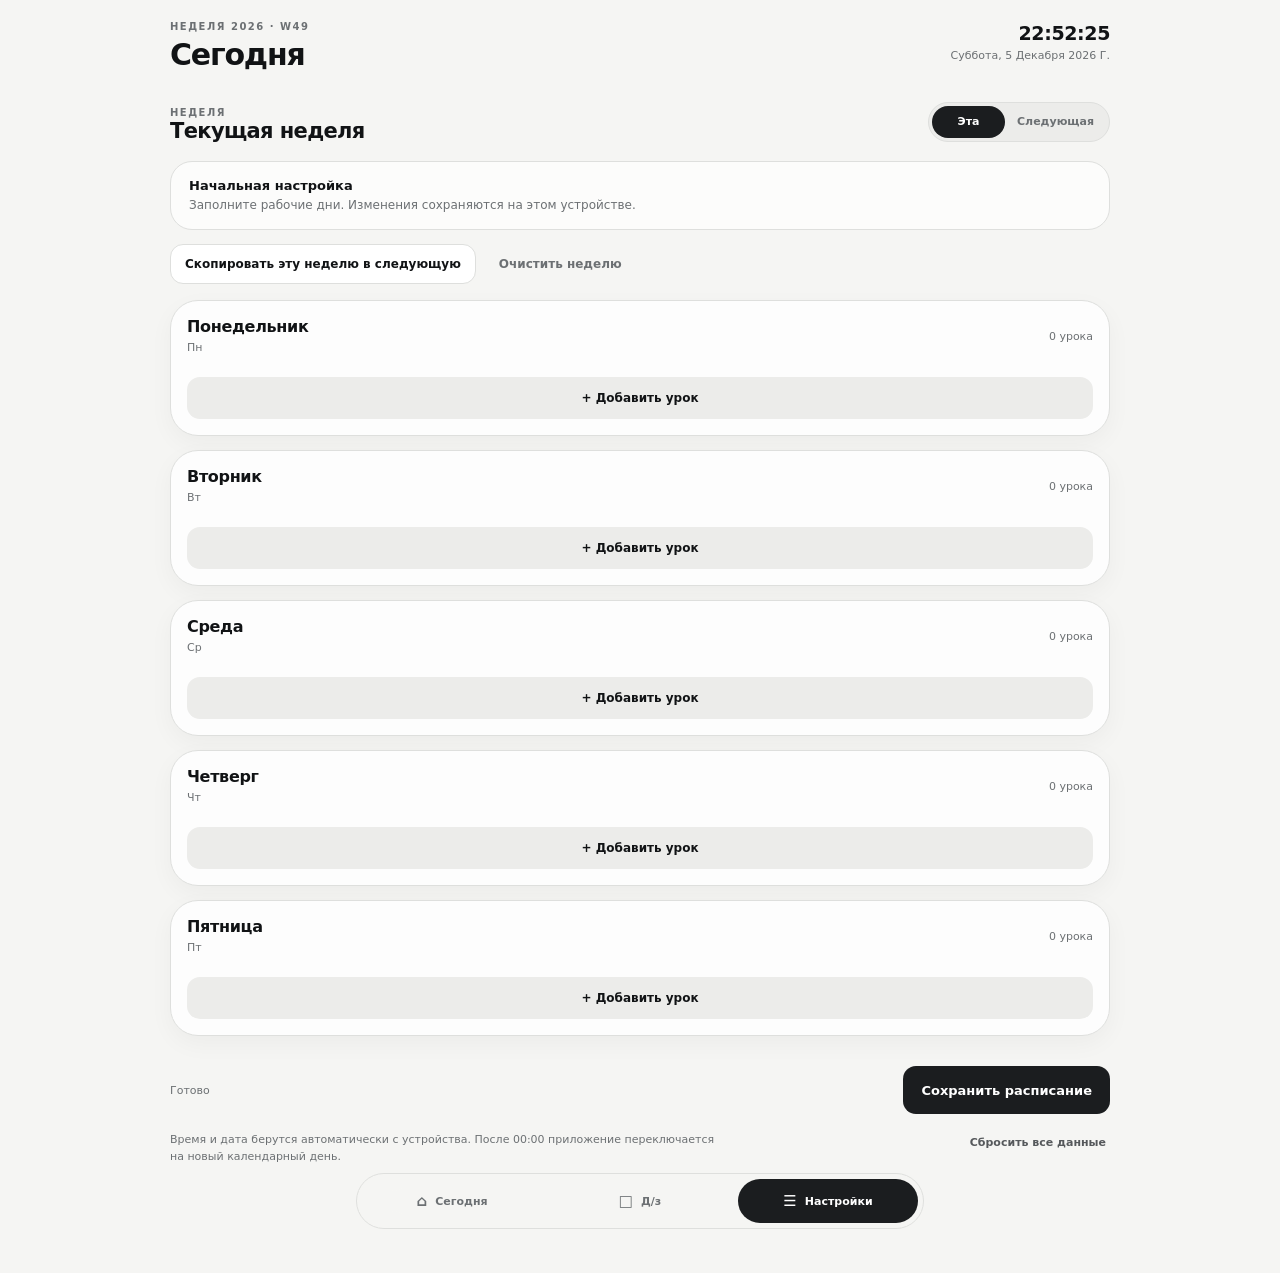
==== commit 52068a9b: "Update index.html" ====
--- a/index.html
+++ b/index.html
@@ -330,8 +330,10 @@
 .lesson-time {
   display: grid;
   align-content: center;
+  justify-items: end;
   gap: 3px;
   min-width: 0;
+  text-align: right;
 }
 
 .lesson-time strong {
@@ -838,8 +840,6 @@
 
   <main>
 
-    <!-- РАСПИСАНИЕ -->
-
     <section
       id="schedule-view"
       class="view active"
@@ -921,8 +921,6 @@
     </section>
 
 
-    <!-- ДОМАШНЕЕ ЗАДАНИЕ -->
-
     <section
       id="homework-view"
       class="view"
@@ -963,8 +961,6 @@
 
     </section>
 
-
-    <!-- НАСТРОЙКИ -->
 
     <section
       id="settings-view"
@@ -1098,8 +1094,6 @@
   </main>
 
 
-  <!-- НИЖНЯЯ НАВИГАЦИЯ -->
-
   <nav
     class="tabbar"
     aria-label="Основная навигация"
@@ -1142,13 +1136,7 @@
 
   "use strict";
 
-
-  /* =========================================================
-     ОСНОВНЫЕ НАСТРОЙКИ
-  ========================================================= */
-
   const STORAGE_KEY = "ios-school-schedule-v1";
-
 
   const weekdays = [
     {
@@ -1178,78 +1166,51 @@
     }
   ];
 
-
   const state = {
-
     activeView: "schedule-view",
-
     settingsWeek: "current",
-
     data: loadData()
-
   };
-
 
   const $ = (
     selector,
     root = document
   ) => root.querySelector(selector);
 
-
   const $$ = (
     selector,
     root = document
   ) => [...root.querySelectorAll(selector)];
 
-
-  /* =========================================================
-     ПУСТЫЕ ДАННЫЕ
-  ========================================================= */
-
   function emptySchedule() {
 
     return weekdays.reduce(
       (acc, day) => {
-
         acc[day.key] = [];
-
         return acc;
-
       },
       {}
     );
 
   }
 
-
   function emptyHomework() {
 
     return weekdays.reduce(
       (acc, day) => {
-
         acc[day.key] = "";
-
         return acc;
-
       },
       {}
     );
 
   }
 
-
   function clone(value) {
-
     return JSON.parse(
       JSON.stringify(value)
     );
-
-  }
-
-
-  /* =========================================================
-     НОМЕР НЕДЕЛИ
-  ========================================================= */
+  }
 
   function isoWeekKey(date) {
 
@@ -1291,7 +1252,6 @@
 
   }
 
-
   function weekKeyByOffset(offset) {
 
     const now = new Date();
@@ -1304,11 +1264,6 @@
 
   }
 
-
-  /* =========================================================
-     БАЗОВЫЕ ДАННЫЕ
-  ========================================================= */
-
   function baseData() {
 
     return {
@@ -1339,11 +1294,6 @@
     };
 
   }
-
-
-  /* =========================================================
-     ЗАГРУЗКА
-  ========================================================= */
 
   function loadData() {
 
@@ -1358,10 +1308,8 @@
         return baseData();
       }
 
-
       const parsed =
         JSON.parse(raw);
-
 
       if (
         !parsed ||
@@ -1370,14 +1318,11 @@
         return baseData();
       }
 
-
       parsed.weeks =
         parsed.weeks || {};
 
-
       parsed.homework =
         parsed.homework || {};
-
 
       ensureWeek(
         weekKeyByOffset(0),
@@ -1389,7 +1334,6 @@
         parsed
       );
 
-
       ensureHomeworkWeek(
         weekKeyByOffset(0),
         parsed
@@ -1400,7 +1344,6 @@
         parsed
       );
 
-
       return parsed;
 
     } catch (error) {
@@ -1410,11 +1353,6 @@
     }
 
   }
-
-
-  /* =========================================================
-     ПРОВЕРКА НЕДЕЛЕЙ
-  ========================================================= */
 
   function ensureWeek(
     key,
@@ -1422,12 +1360,9 @@
   ) {
 
     if (!target.weeks[key]) {
-
       target.weeks[key] =
         emptySchedule();
-
     }
-
 
     weekdays.forEach(day => {
 
@@ -1436,15 +1371,12 @@
           target.weeks[key][day.key]
         )
       ) {
-
         target.weeks[key][day.key] = [];
-
       }
 
     });
 
   }
-
 
   function ensureHomeworkWeek(
     key,
@@ -1452,12 +1384,9 @@
   ) {
 
     if (!target.homework[key]) {
-
       target.homework[key] =
         emptyHomework();
-
     }
-
 
     weekdays.forEach(day => {
 
@@ -1465,19 +1394,12 @@
         typeof target.homework[key][day.key]
         !== "string"
       ) {
-
         target.homework[key][day.key] = "";
-
       }
 
     });
 
   }
-
-
-  /* =========================================================
-     СОХРАНЕНИЕ
-  ========================================================= */
 
   function saveData() {
 
@@ -1487,11 +1409,6 @@
     );
 
   }
-
-
-  /* =========================================================
-     НОРМАЛИЗАЦИЯ УРОКА
-  ========================================================= */
 
   function normalizedLesson(lesson) {
 
@@ -1525,11 +1442,6 @@
 
   }
 
-
-  /* =========================================================
-     ПРОВЕРКА НАСТРОЙКИ
-  ========================================================= */
-
   function isConfigured() {
 
     const current =
@@ -1538,7 +1450,6 @@
       ] ||
       emptySchedule();
 
-
     return Object.values(current)
       .some(list =>
         list.some(item => {
@@ -1555,11 +1466,6 @@
       );
 
   }
-
-
-  /* =========================================================
-     ДАТА / ВРЕМЯ
-  ========================================================= */
 
   function formatClock(date) {
 
@@ -1575,7 +1481,6 @@
 
   }
 
-
   function formatDate(date) {
 
     return new Intl.DateTimeFormat(
@@ -1590,7 +1495,6 @@
 
   }
 
-
   function formatShortDate(date) {
 
     return new Intl.DateTimeFormat(
@@ -1603,7 +1507,6 @@
 
   }
 
-
   function currentDayKey(
     date = new Date()
   ) {
@@ -1616,7 +1519,6 @@
       : js;
 
   }
-
 
   function minutesFromTime(value) {
 
@@ -1625,7 +1527,6 @@
     ) {
       return null;
     }
-
 
     const [
       h,
@@ -1635,7 +1536,6 @@
         .split(":")
         .map(Number);
 
-
     if (
       h > 23 ||
       m > 59
@@ -1643,15 +1543,9 @@
       return null;
     }
 
-
     return h * 60 + m;
 
   }
-
-
-  /* =========================================================
-     СОРТИРОВКА
-  ========================================================= */
 
   function sortLessons(list) {
 
@@ -1668,7 +1562,6 @@
           minutesFromTime(
             b.start
           );
-
 
         if (
           aMin === null &&
@@ -1677,27 +1570,19 @@
           return 0;
         }
 
-
         if (aMin === null) {
           return 1;
         }
 
-
         if (bMin === null) {
           return -1;
         }
 
-
         return aMin - bMin;
 
       });
 
   }
-
-
-  /* =========================================================
-     ВСПОМОГАТЕЛЬНЫЕ
-  ========================================================= */
 
   function setText(
     id,
@@ -1713,152 +1598,103 @@
 
   }
 
-
   function escapeHtml(value) {
 
     return String(value)
-
-      .replaceAll(
-        "&",
-        "&amp;"
-      )
-
-      .replaceAll(
-        "<",
-        "&lt;"
-      )
-
-      .replaceAll(
-        ">",
-        "&gt;"
-      )
-
-      .replaceAll(
-        '"',
-        "&quot;"
-      )
-
-      .replaceAll(
-        "'",
-        "&#039;"
-      );
-
-  }
-
+      .replaceAll("&", "&amp;")
+      .replaceAll("<", "&lt;")
+      .replaceAll(">", "&gt;")
+      .replaceAll('"', "&quot;")
+      .replaceAll("'", "&#039;");
+
+  }
 
   function escapeAttr(value) {
-
     return escapeHtml(value);
-
-  }
-
-
-  /* =========================================================
-     РАСПИСАНИЕ
-  ========================================================= */
+  }
 
   function refreshClock() {
 
     const now =
       new Date();
-
 
     setText(
       "clock",
       formatClock(now)
     );
 
-
     setText(
       "date",
       formatDate(now)
     );
 
-
     const week =
       isoWeekKey(now);
-
 
     setText(
       "week-label",
       `НЕДЕЛЯ ${week.split("-")[0]} · ${week.split("-")[1]}`
     );
 
-
     renderSchedule();
 
   }
-
 
   function renderSchedule() {
 
     const now =
       new Date();
-
 
     const dayKey =
       state.selectedDay ||
       currentDayKey(now);
 
-
     const isWeekend =
       dayKey > 5;
 
-
     const weekendState =
       $("#weekend-state");
 
-
     const scheduleHeader =
       $("#schedule-header");
 
-
     const scheduleList =
       $("#schedule-list");
 
-
     const noLessons =
       $("#no-lessons");
 
-
     const banner =
       $("#setup-banner");
-
 
     banner.classList.toggle(
       "hidden",
       isConfigured()
     );
 
-
     weekendState.classList.toggle(
       "hidden",
       !isWeekend
     );
 
-
     scheduleHeader.classList.toggle(
       "hidden",
       isWeekend
     );
 
-
     scheduleList.innerHTML = "";
 
     noLessons.classList.add(
       "hidden"
     );
 
-
     renderDaySwitcher(
       currentDayKey(now)
     );
-
 
     if (isWeekend) {
       return;
     }
-
 
     const week =
       state.data.weeks[
@@ -1866,32 +1702,27 @@
       ] ||
       emptySchedule();
 
-
     const day =
       weekdays.find(
         item =>
           item.key === dayKey
       );
 
-
     const lessons =
       sortLessons(
         week[dayKey] || []
       );
 
-
     setText(
       "day-name",
       day.full
     );
 
-
     setText(
       "day-date",
       formatShortDate(now)
     );
 
-
     if (!lessons.length) {
 
       noLessons.classList.remove(
@@ -1901,14 +1732,12 @@
       return;
 
     }
-
 
     const nowMinutes =
       now.getHours() * 60 +
       now.getMinutes() +
       now.getSeconds() / 60;
 
-
     lessons.forEach(
       (lesson, index) => {
 
@@ -1917,12 +1746,10 @@
             lesson.start
           );
 
-
         const end =
           minutesFromTime(
             lesson.end
           );
-
 
         const isCurrent =
           start !== null &&
@@ -1930,17 +1757,14 @@
           nowMinutes >= start &&
           nowMinutes < end;
 
-
         const isPast =
           end !== null &&
           nowMinutes >= end;
-
 
         const card =
           document.createElement(
             "article"
           );
-
 
         card.className =
           `lesson-card${
@@ -1953,17 +1777,13 @@
               : ""
           }`;
 
-
         const range =
           lesson.start &&
           lesson.end
-
             ? `${lesson.start}–${lesson.end}`
-
             : lesson.start ||
               lesson.end ||
               "Время не задано";
-
 
         card.innerHTML = `
 
@@ -1982,7 +1802,6 @@
             </span>
 
           </div>
-
 
           <div class="lesson-info">
 
@@ -2003,16 +1822,13 @@
 
             </div>
 
-
             ${
               lesson.note
-
                 ? `<p class="lesson-note">
                     ${escapeHtml(
                       lesson.note
                     )}
                    </p>`
-
                 : `<p class="lesson-note">
                     ${escapeHtml(
                       range
@@ -2024,7 +1840,6 @@
 
         `;
 
-
         scheduleList.appendChild(
           card
         );
@@ -2034,11 +1849,6 @@
 
   }
 
-
-  /* =========================================================
-     ПЕРЕКЛЮЧЕНИЕ ДНЕЙ
-  ========================================================= */
-
   function renderDaySwitcher(
     todayKey = currentDayKey()
   ) {
@@ -2046,14 +1856,11 @@
     const wrap =
       $("#day-switcher");
 
-
     if (!wrap) {
       return;
     }
 
-
     wrap.innerHTML = "";
-
 
     weekdays.forEach(day => {
 
@@ -2062,9 +1869,7 @@
           "button"
         );
 
-
       button.type = "button";
-
 
       button.className =
         `day-switch${
@@ -2078,10 +1883,8 @@
             : ""
         }`;
 
-
       button.textContent =
         day.short;
-
 
       button.addEventListener(
         "click",
@@ -2095,7 +1898,6 @@
         }
       );
 
-
       wrap.appendChild(
         button
       );
@@ -2104,28 +1906,19 @@
 
   }
 
-
-  /* =========================================================
-     ДОМАШНЕЕ ЗАДАНИЕ
-  ========================================================= */
-
   function renderHomework() {
 
     const key =
       weekKeyByOffset(0);
 
-
     ensureHomeworkWeek(
       key
     );
 
-
     const wrap =
       $("#homework-list");
 
-
     wrap.innerHTML = "";
-
 
     weekdays.forEach(day => {
 
@@ -2134,10 +1927,8 @@
           "section"
         );
 
-
       card.className =
         "homework-day-card";
-
 
       card.innerHTML = `
 
@@ -2158,7 +1949,6 @@
 
       `;
 
-
       wrap.appendChild(
         card
       );
@@ -2167,17 +1957,14 @@
 
   }
 
-
   function saveHomework() {
 
     const key =
       weekKeyByOffset(0);
 
-
     ensureHomeworkWeek(
       key
     );
-
 
     $$(".homework-input")
       .forEach(input => {
@@ -2193,15 +1980,12 @@
 
       });
 
-
     saveData();
-
 
     setText(
       "homework-status",
       "Сохранено"
     );
-
 
     setTimeout(
       () => {
@@ -2217,30 +2001,20 @@
 
   }
 
-
-  /* =========================================================
-     НАСТРОЙКИ
-  ========================================================= */
-
   function weekKeyForSettings() {
 
     return state.settingsWeek === "next"
-
       ? weekKeyByOffset(1)
-
       : weekKeyByOffset(0);
 
   }
-
 
   function renderSettings() {
 
     const key =
       weekKeyForSettings();
 
-
     ensureWeek(key);
-
 
     setText(
       "settings-week-title",
@@ -2249,20 +2023,17 @@
         : "Текущая неделя"
     );
 
-
     $$(".segment")
       .forEach(button => {
 
         const active =
           button.dataset.week ===
           state.settingsWeek;
-
 
         button.classList.toggle(
           "active",
           active
         );
-
 
         button.setAttribute(
           "aria-selected",
@@ -2273,7 +2044,6 @@
 
       });
 
-
     $("#setup-help")
       .classList.toggle(
         "hidden",
@@ -2281,17 +2051,13 @@
         state.settingsWeek === "next"
       );
 
-
     const container =
       $("#settings-days");
 
-
     container.innerHTML = "";
-
 
     const week =
       state.data.weeks[key];
-
 
     weekdays.forEach(day => {
 
@@ -2300,15 +2066,12 @@
           "section"
         );
 
-
       panel.className =
         "day-panel";
-
 
       const count =
         (week[day.key] || [])
           .length;
-
 
       panel.innerHTML = `
 
@@ -2337,12 +2100,10 @@
 
         </div>
 
-
         <div
           class="lesson-editor-list"
           data-day="${day.key}"
         ></div>
-
 
         <button
           type="button"
@@ -2354,10 +2115,8 @@
 
       `;
 
-
       const list =
         $(".lesson-editor-list", panel);
-
 
       (week[day.key] || [])
         .forEach(
@@ -2373,7 +2132,6 @@
           }
         );
 
-
       container.appendChild(
         panel
       );
@@ -2381,11 +2139,6 @@
     });
 
   }
-
-
-  /* =========================================================
-     РЕДАКТОР УРОКА
-  ========================================================= */
 
   function createEditorRow(
     lesson,
@@ -2397,23 +2150,19 @@
         lesson
       );
 
-
     const row =
       document.createElement(
         "div"
       );
 
-
     row.className =
       "editor-row";
-
 
     row.innerHTML = `
 
       <div class="row-number">
         ${index + 1}
       </div>
-
 
       <div class="field subject-wrap">
 
@@ -2434,7 +2183,6 @@
 
       </div>
 
-
       <div class="field time-wrap">
 
         <label>
@@ -2451,7 +2199,6 @@
 
       </div>
 
-
       <div class="field end-wrap">
 
         <label>
@@ -2468,7 +2215,6 @@
 
       </div>
 
-
       <div class="delete-wrap">
 
         <button
@@ -2481,7 +2227,6 @@
 
       </div>
 
-
       <div class="field note-wrap">
 
         <label>
@@ -2500,7 +2245,6 @@
 
     `;
 
-
     row
       .querySelector(
         ".delete-lesson"
@@ -2522,28 +2266,19 @@
         }
       );
 
-
     return row;
 
   }
-
-
-  /* =========================================================
-     СОБОР ФОРМЫ
-  ========================================================= */
 
   function collectSettingsForm() {
 
     const key =
       weekKeyForSettings();
 
-
     ensureWeek(key);
-
 
     const result =
       emptySchedule();
-
 
     $$(".day-panel")
       .forEach(panel => {
@@ -2556,14 +2291,11 @@
             ).dataset.day
           );
 
-
         const rows =
           $$(".editor-row", panel);
 
-
         result[dayKey] =
           rows
-
             .map(row =>
               normalizedLesson({
 
@@ -2585,7 +2317,6 @@
 
               })
             )
-
             .filter(lesson =>
               lesson.subject ||
               lesson.start ||
@@ -2595,40 +2326,29 @@
 
       });
 
-
     return result;
 
   }
-
-
-  /* =========================================================
-     СОХРАНЕНИЕ НАСТРОЕК
-  ========================================================= */
 
   function saveSettings() {
 
     const key =
       weekKeyForSettings();
 
-
     state.data.weeks[key] =
       collectSettingsForm();
-
 
     state.data.lastActiveWeek =
       isoWeekKey(
         new Date()
       );
 
-
     saveData();
-
 
     setText(
       "save-status",
       "Сохранено"
     );
-
 
     setTimeout(
       () => {
@@ -2642,17 +2362,11 @@
       1600
     );
 
-
     renderSchedule();
 
     renderSettings();
 
   }
-
-
-  /* =========================================================
-     СТРОКИ РЕДАКТОРА
-  ========================================================= */
 
   function renumberRows() {
 
@@ -2673,7 +2387,6 @@
 
   }
 
-
   function updateLessonCount(
     panel
   ) {
@@ -2682,15 +2395,12 @@
       return;
     }
 
-
     const count =
       $$(".editor-row", panel)
         .length;
 
-
     const label =
       $(".day-panel-head span", panel);
-
 
     label.textContent =
       `${count} ${
@@ -2701,7 +2411,6 @@
 
   }
 
-
   function addLesson(dayKey) {
 
     const panel =
@@ -2711,15 +2420,12 @@
         ".day-panel"
       );
 
-
     if (!panel) {
       return;
     }
 
-
     const list =
       $(".lesson-editor-list", panel);
-
 
     const row =
       createEditorRow(
@@ -2732,85 +2438,64 @@
         list.children.length
       );
 
-
     list.appendChild(
       row
     );
 
-
     renumberRows();
-
 
     updateLessonCount(
       panel
     );
 
-
     const input =
       $(".subject-input", row);
 
-
     input?.focus();
 
   }
-
-
-  /* =========================================================
-     КОПИРОВАНИЕ НЕДЕЛИ
-  ========================================================= */
 
   function copyCurrentToNext() {
 
     const currentKey =
       weekKeyByOffset(0);
 
-
     const nextKey =
       weekKeyByOffset(1);
 
-
     ensureWeek(
       currentKey
     );
-
 
     state.data.weeks[nextKey] =
       clone(
         state.data.weeks[currentKey]
       );
 
-
     ensureHomeworkWeek(
       currentKey
     );
 
-
     ensureHomeworkWeek(
       nextKey
     );
-
 
     state.data.homework[nextKey] =
       clone(
         state.data.homework[currentKey]
       );
 
-
     saveData();
-
 
     state.settingsWeek =
       "next";
 
-
     renderSettings();
-
 
     setText(
       "save-status",
       "Скопировано"
     );
-
 
     setTimeout(
       () => {
@@ -2826,18 +2511,12 @@
 
   }
 
-
-  /* =========================================================
-     ОЧИСТКА НЕДЕЛИ
-  ========================================================= */
-
   function clearSelectedWeek() {
 
     const label =
       state.settingsWeek === "next"
         ? "следующую"
         : "текущую";
-
 
     if (
       !window.confirm(
@@ -2847,26 +2526,18 @@
       return;
     }
 
-
     state.data.weeks[
       weekKeyForSettings()
     ] =
       emptySchedule();
 
-
     saveData();
 
-
     renderSettings();
 
     renderSchedule();
 
   }
-
-
-  /* =========================================================
-     ПОЛНЫЙ СБРОС
-  ========================================================= */
 
   function resetAll() {
 
@@ -2878,20 +2549,16 @@
       return;
     }
 
-
     localStorage.removeItem(
       STORAGE_KEY
     );
 
-
     state.data =
       baseData();
 
-
     state.settingsWeek =
       "current";
 
-
     renderSchedule();
 
     renderSettings();
@@ -2901,11 +2568,6 @@
     );
 
   }
-
-
-  /* =========================================================
-     ПЕРЕКЛЮЧЕНИЕ ЭКРАНОВ
-  ========================================================= */
 
   function switchView(
     viewId
@@ -2913,7 +2575,6 @@
 
     state.activeView =
       viewId;
-
 
     $$(".view")
       .forEach(view => {
@@ -2925,7 +2586,6 @@
 
       });
 
-
     $$(".tab")
       .forEach(tab => {
 
@@ -2935,7 +2595,6 @@
         );
 
       });
-
 
     if (
       viewId ===
@@ -2944,7 +2603,6 @@
       renderSettings();
     }
 
-
     if (
       viewId ===
       "schedule-view"
@@ -2952,7 +2610,6 @@
       renderSchedule();
     }
 
-
     if (
       viewId ===
       "homework-view"
@@ -2960,7 +2617,6 @@
       renderHomework();
     }
 
-
     window.scrollTo({
       top: 0,
       behavior: "smooth"
@@ -2968,22 +2624,15 @@
 
   }
 
-
-  /* =========================================================
-     АВТОМАТИЧЕСКАЯ СМЕНА ДНЯ
-  ========================================================= */
-
   function handleDateRollovers() {
 
     let lastDateKey =
       new Date().toDateString();
 
-
     return () => {
 
       const current =
         new Date().toDateString();
-
 
       if (
         current !== lastDateKey
@@ -2992,52 +2641,41 @@
         lastDateKey =
           current;
 
-
         ensureWeek(
           weekKeyByOffset(0)
         );
 
-
         ensureWeek(
           weekKeyByOffset(1)
         );
 
-
         ensureHomeworkWeek(
           weekKeyByOffset(0)
         );
 
-
         ensureHomeworkWeek(
           weekKeyByOffset(1)
         );
-
 
         state.data.lastActiveWeek =
           isoWeekKey(
             new Date()
           );
 
-
         saveData();
-
 
         state.selectedDay =
           currentDayKey(
             new Date()
           ) <= 5
-
             ? currentDayKey(
                 new Date()
               )
-
             : 1;
-
 
         state.settingsWeek =
           "current";
 
-
         renderSchedule();
 
         renderSettings();
@@ -3049,11 +2687,6 @@
     };
 
   }
-
-
-  /* =========================================================
-     НАВИГАЦИЯ
-  ========================================================= */
 
   document.addEventListener(
     "click",
@@ -3064,7 +2697,6 @@
           ".tab"
         );
 
-
       if (tab) {
 
         switchView(
@@ -3074,32 +2706,27 @@
         return;
 
       }
-
 
       const segment =
         event.target.closest(
           ".segment"
         );
 
-
       if (segment) {
 
         state.settingsWeek =
           segment.dataset.week;
 
-
         renderSettings();
 
         return;
 
       }
-
 
       const addButton =
         event.target.closest(
           "[data-add-day]"
         );
-
 
       if (addButton) {
 
@@ -3114,45 +2741,35 @@
     }
   );
 
-
-  /* =========================================================
-     КНОПКИ
-  ========================================================= */
-
   $("#save-settings")
     .addEventListener(
       "click",
       saveSettings
     );
 
-
   $("#save-homework")
     .addEventListener(
       "click",
       saveHomework
     );
 
-
   $("#copy-to-next")
     .addEventListener(
       "click",
       copyCurrentToNext
     );
 
-
   $("#clear-week")
     .addEventListener(
       "click",
       clearSelectedWeek
     );
 
-
   $("#reset-app")
     .addEventListener(
       "click",
       resetAll
     );
-
 
   $("#open-settings-from-banner")
     .addEventListener(
@@ -3163,11 +2780,6 @@
         )
     );
 
-
-  /* =========================================================
-     VISIBILITY
-  ========================================================= */
-
   document.addEventListener(
     "visibilitychange",
     () => {
@@ -3183,14 +2795,8 @@
     }
   );
 
-
-  /* =========================================================
-     ЗАПУСК
-  ========================================================= */
-
   const handleRollover =
     handleDateRollovers();
-
 
   setInterval(
     () => {
@@ -3202,24 +2808,16 @@
     },
     1000
   );
-
-
-  /* =========================================================
-     ПЕРВИЧНЫЙ РЕНДЕР
-  ========================================================= */
 
   state.selectedDay =
     currentDayKey(
       new Date()
     ) <= 5
-
       ? currentDayKey(
           new Date()
         )
-
       : 1;
 
-
   renderSettings();
 
   renderSchedule();
@@ -3227,7 +2825,6 @@
   renderHomework();
 
   refreshClock();
-
 
   if (!isConfigured()) {
 
@@ -3237,196 +2834,6 @@
 
   }
 
-
-  /* =========================================================
-     SERVICE WORKER
-  ========================================================= */
-
-  if (
-    "serviceWorker" in navigator &&
-    window.isSecureContext
-  ) {
-
-    window.addEventListener(
-      "load",
-      () => {
-
-        const workerSource = `
-
-          const CACHE =
-            "ios-school-schedule-v1";
-
-          const APP_SHELL =
-            [self.location.href];
-
-
-          self.addEventListener(
-            "install",
-            event => {
-
-              event.waitUntil(
-
-                caches
-                  .open(CACHE)
-
-                  .then(
-                    cache =>
-                      cache.addAll(
-                        APP_SHELL
-                      )
-                  )
-
-                  .then(
-                    () =>
-                      self.skipWaiting()
-                  )
-
-              );
-
-            }
-          );
-
-
-          self.addEventListener(
-            "activate",
-            event => {
-
-              event.waitUntil(
-
-                caches.keys()
-
-                  .then(
-                    keys =>
-                      Promise.all(
-
-                        keys
-
-                          .filter(
-                            key =>
-                              key !== CACHE
-                          )
-
-                          .map(
-                            key =>
-                              caches.delete(
-                                key
-                              )
-                          )
-
-                      )
-                  )
-
-                  .then(
-                    () =>
-                      self.clients.claim()
-                  )
-
-              );
-
-            }
-          );
-
-
-          self.addEventListener(
-            "fetch",
-            event => {
-
-              if (
-                event.request.method !==
-                "GET"
-              ) {
-                return;
-              }
-
-
-              event.respondWith(
-
-                caches.match(
-                  event.request
-                )
-
-                .then(
-                  cached =>
-                    cached ||
-                    fetch(
-                      event.request
-                    )
-
-                    .then(
-                      response => {
-
-                        const copy =
-                          response.clone();
-
-
-                        caches
-                          .open(CACHE)
-
-                          .then(
-                            cache =>
-                              cache.put(
-                                event.request,
-                                copy
-                              )
-                          );
-
-
-                        return response;
-
-                      }
-                    )
-
-                    .catch(
-                      () =>
-                        caches.match(
-                          event.request
-                        )
-                    )
-                )
-
-              );
-
-            }
-          );
-
-        `;
-
-
-        try {
-
-          const blob =
-            new Blob(
-              [
-                workerSource
-              ],
-              {
-                type:
-                  "text/javascript"
-              }
-            );
-
-
-          const workerUrl =
-            URL.createObjectURL(
-              blob
-            );
-
-
-          navigator.serviceWorker
-            .register(
-              workerUrl
-            )
-            .catch(
-              () => {}
-            );
-
-        } catch (_) {}
-
-      }
-    );
-
-  }
-
 })();
 </script>
 
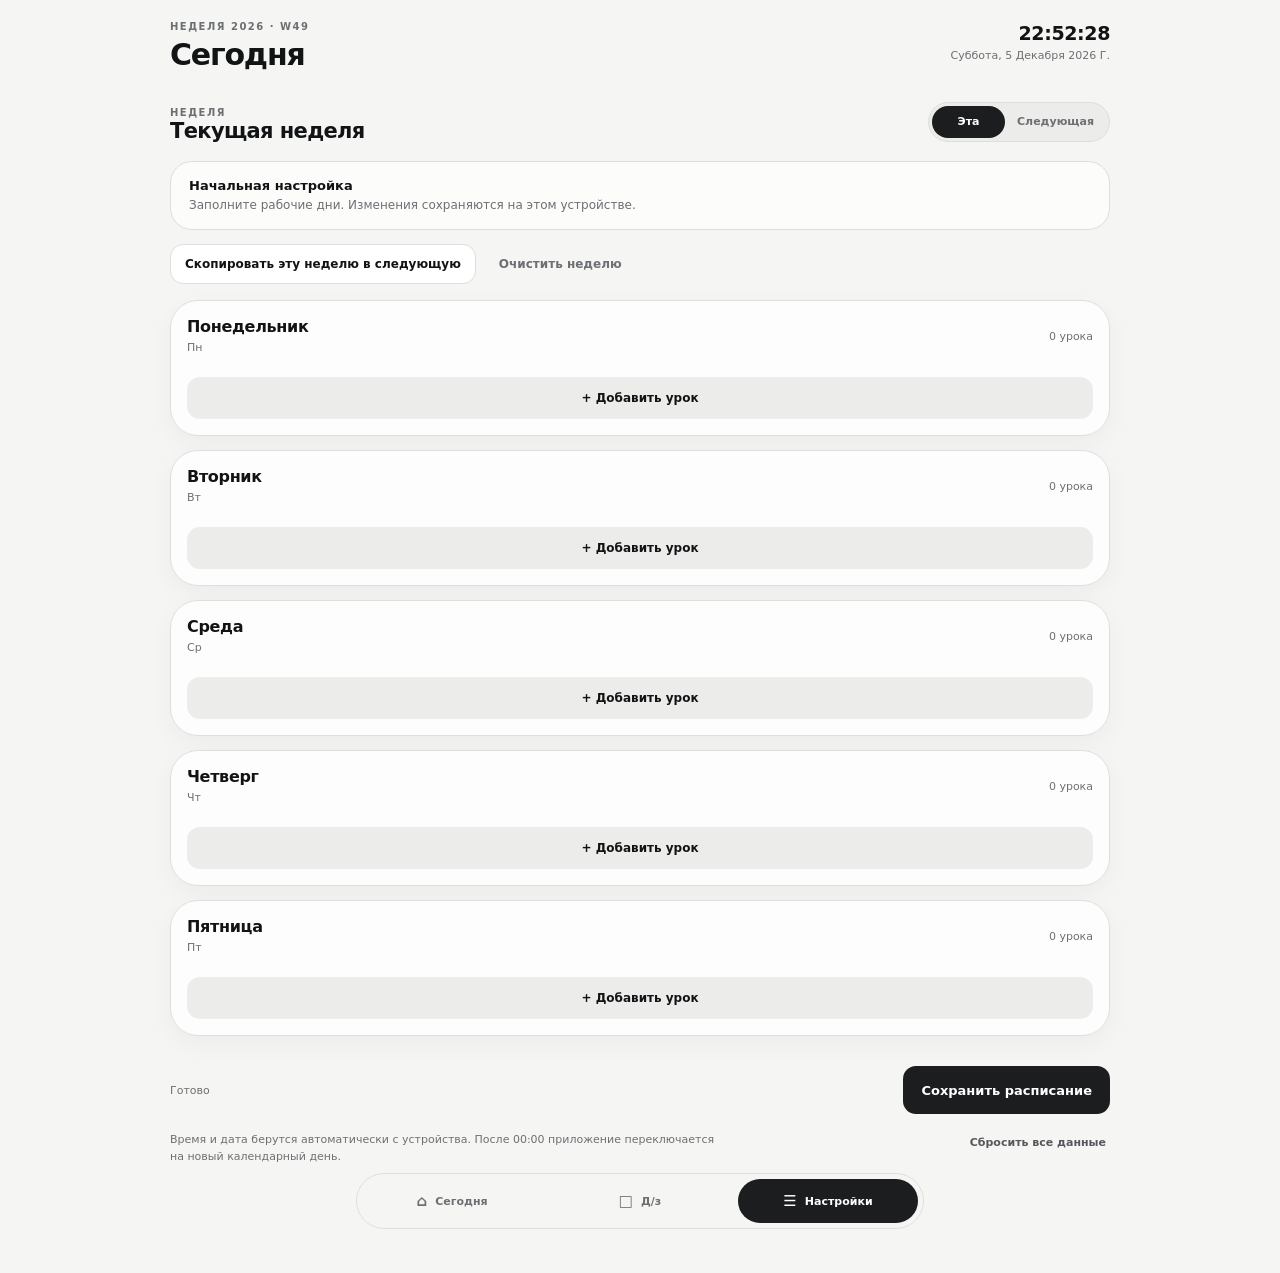
==== commit 121dec70: "Rename index(2).html to index.html" ====
--- a/index.html
+++ b/index.html
@@ -8,7 +8,6 @@
   <meta name="apple-mobile-web-app-status-bar-style" content="black-translucent">
   <meta name="apple-mobile-web-app-title" content="Расписание">
   <meta name="format-detection" content="telephone=no">
-
   <style>
 :root {
   color-scheme: light;
@@ -29,38 +28,21 @@
   --safe-bottom: env(safe-area-inset-bottom, 0px);
 }
 
-* {
-  box-sizing: border-box;
-  -webkit-tap-highlight-color: transparent;
-}
-
-html {
-  min-height: 100%;
-  background: var(--bg);
-}
-
+* { box-sizing: border-box; -webkit-tap-highlight-color: transparent; }
+html { min-height: 100%; background: var(--bg); }
 body {
   margin: 0;
   min-height: 100vh;
   min-height: 100dvh;
   background: var(--bg);
   color: var(--text);
-  font-family: -apple-system, BlinkMacSystemFont, "SF Pro Display",
-    "SF Pro Text", Inter, system-ui, sans-serif;
+  font-family: -apple-system, BlinkMacSystemFont, "SF Pro Display", "SF Pro Text", Inter, system-ui, sans-serif;
   -webkit-font-smoothing: antialiased;
   text-rendering: optimizeLegibility;
   overscroll-behavior: none;
 }
-
-button,
-input,
-textarea {
-  font: inherit;
-}
-
-button {
-  border: 0;
-}
+button, input { font: inherit; }
+button { border: 0; }
 
 .app-shell {
   min-height: 100vh;
@@ -80,8 +62,7 @@
   margin: 0 auto;
 }
 
-.eyebrow,
-.muted-label {
+.eyebrow, .muted-label {
   margin: 0 0 7px;
   font-size: 10px;
   line-height: 1;
@@ -90,25 +71,9 @@
   color: var(--muted);
 }
 
-h1,
-h2,
-p {
-  margin-top: 0;
-}
-
-h1 {
-  margin-bottom: 0;
-  font-size: 30px;
-  line-height: 1.05;
-  letter-spacing: -.04em;
-}
-
-h2 {
-  margin-bottom: 0;
-  font-size: 22px;
-  line-height: 1.1;
-  letter-spacing: -.03em;
-}
+h1, h2, p { margin-top: 0; }
+h1 { margin-bottom: 0; font-size: 30px; line-height: 1.05; letter-spacing: -.04em; }
+h2 { margin-bottom: 0; font-size: 22px; line-height: 1.1; letter-spacing: -.03em; }
 
 .live-clock {
   display: grid;
@@ -116,24 +81,19 @@
   min-width: 120px;
   text-align: right;
 }
-
 .live-clock span:first-child {
   font-variant-numeric: tabular-nums;
   font-size: 19px;
   font-weight: 700;
   letter-spacing: -.02em;
 }
-
 .live-clock span:last-child {
   font-size: 11px;
   color: var(--muted);
   text-transform: capitalize;
 }
 
-main {
-  width: 100%;
-}
-
+main { width: 100%; }
 .view {
   width: min(980px, 100%);
   margin: 0 auto;
@@ -141,21 +101,10 @@
   display: none;
   animation: viewIn .42s cubic-bezier(.2,.75,.25,1);
 }
-
-.view.active {
-  display: block;
-}
-
+.view.active { display: block; }
 @keyframes viewIn {
-  from {
-    opacity: 0;
-    transform: translateY(8px);
-  }
-
-  to {
-    opacity: 1;
-    transform: translateY(0);
-  }
+  from { opacity: 0; transform: translateY(8px); }
+  to { opacity: 1; transform: translateY(0); }
 }
 
 .notice {
@@ -169,115 +118,31 @@
   border: 1px solid var(--border);
   border-radius: var(--radius-lg);
 }
-
-.notice.subtle {
-  margin: 0 0 14px;
-  background: rgba(255,255,255,.72);
-}
-
-.notice strong,
-.notice span {
-  display: block;
-}
-
-.notice strong {
-  font-size: 13px;
-  margin-bottom: 4px;
-}
-
-.notice span {
-  font-size: 12px;
-  color: var(--muted);
-  line-height: 1.4;
-}
-
-.hidden {
-  display: none !important;
-}
-
-.schedule-header,
-.settings-head {
+.notice.subtle { margin: 0 0 14px; background: rgba(255,255,255,.72); }
+.notice strong, .notice span { display: block; }
+.notice strong { font-size: 13px; margin-bottom: 4px; }
+.notice span { font-size: 12px; color: var(--muted); line-height: 1.4; }
+.hidden { display: none !important; }
+
+.schedule-header, .settings-head {
   display: flex;
   align-items: end;
   justify-content: space-between;
   gap: 16px;
   padding: 8px 0 18px;
 }
-
 .day-switcher {
-  display: flex;
-  gap: 7px;
-  margin: 0 0 16px;
-  overflow-x: auto;
-  padding-bottom: 2px;
-  scrollbar-width: none;
-}
-
-.day-switcher::-webkit-scrollbar {
-  display: none;
-}
-
-.day-switch {
-  flex: 0 0 auto;
-  min-width: 52px;
-  height: 36px;
-  padding: 0 13px;
-  border-radius: 999px;
-  background: var(--soft);
-  color: var(--muted);
-  border: 1px solid var(--border);
-  font-size: 11px;
-  font-weight: 750;
-  cursor: pointer;
-}
-
-.day-switch.active {
-  background: var(--accent);
-  color: #fff;
-  border-color: var(--accent);
-}
-
-.day-switch.today:not(.active) {
-  border-color: #999;
-  color: var(--text);
-}
-
-.homework-list {
-  display: grid;
-  gap: 10px;
-}
-
-.homework-day-card {
-  background: var(--surface);
-  border: 1px solid var(--border);
-  border-radius: var(--radius-lg);
-  padding: 16px;
-}
-
-.homework-day-card h3 {
-  margin: 0 0 10px;
-  font-size: 15px;
-}
-
-.homework-input {
-  width: 100%;
-  min-height: 110px;
-  resize: vertical;
-  border: 1px solid #dadbd9;
-  outline: none;
-  background: #fff;
-  color: var(--text);
-  border-radius: 13px;
-  padding: 11px;
-  font-size: 13px;
-  line-height: 1.5;
-}
-
-.homework-input:focus {
-  border-color: #111315;
-  box-shadow: 0 0 0 3px rgba(17,19,21,.08);
-}
-
+  display: flex; gap: 7px; margin: 0 0 16px; overflow-x: auto; padding-bottom: 2px; scrollbar-width: none;
+}
+.day-switcher::-webkit-scrollbar { display: none; }
+.day-switch { flex: 0 0 auto; min-width: 52px; height: 36px; padding: 0 13px; border-radius: 999px; background: var(--soft); color: var(--muted); border: 1px solid var(--border); font-size: 11px; font-weight: 750; cursor: pointer; }
+.day-switch.active { background: var(--accent); color: #fff; border-color: var(--accent); }
+.day-switch.today:not(.active) { border-color: #999; color: var(--text); }
+.homework-list { display: grid; gap: 10px; }
+.homework-day-card { background: var(--surface); border: 1px solid var(--border); border-radius: var(--radius-lg); padding: 16px; }
+.homework-day-card h3 { margin: 0 0 10px; font-size: 15px; }
+.homework-input { width: 100%; min-height: 110px; resize: vertical; border: 1px solid #dadbd9; outline: none; background: #fff; color: var(--text); border-radius: 13px; padding: 11px; font-size: 13px; line-height: 1.5; }
+.homework-input:focus { border-color: #111315; box-shadow: 0 0 0 3px rgba(17,19,21,.08); }
 .day-badge {
   display: inline-flex;
   align-items: center;
@@ -293,11 +158,7 @@
   font-variant-numeric: tabular-nums;
 }
 
-.schedule-list {
-  display: grid;
-  gap: 10px;
-}
-
+.schedule-list { display: grid; gap: 10px; }
 .lesson-card {
   position: relative;
   display: grid;
@@ -310,54 +171,30 @@
   border-radius: var(--radius-lg);
   box-shadow: 0 8px 24px rgba(17,19,21,.04);
   backdrop-filter: blur(14px);
-  transition:
-    transform .25s ease,
-    box-shadow .25s ease,
-    border-color .25s ease,
-    background .25s ease;
-}
-
+  transition: transform .25s ease, box-shadow .25s ease, border-color .25s ease, background .25s ease;
+}
 .lesson-card.current {
   border-color: #1b1d1f;
   box-shadow: 0 12px 28px rgba(17,19,21,.11);
   background: #fff;
 }
-
-.lesson-card.past {
-  opacity: .56;
-}
-
+.lesson-card.past { opacity: .56; }
 .lesson-time {
   display: grid;
   align-content: center;
-  justify-items: end;
   gap: 3px;
   min-width: 0;
+  justify-items: end;
   text-align: right;
 }
-
 .lesson-time strong {
   font-size: 17px;
   letter-spacing: -.02em;
   font-variant-numeric: tabular-nums;
 }
-
-.lesson-time span {
-  font-size: 10px;
-  color: var(--muted);
-}
-
-.lesson-info {
-  min-width: 0;
-}
-
-.lesson-topline {
-  display: flex;
-  justify-content: space-between;
-  align-items: center;
-  gap: 12px;
-}
-
+.lesson-time span { font-size: 10px; color: var(--muted); }
+.lesson-info { min-width: 0; }
+.lesson-topline { display:flex; justify-content:space-between; align-items:center; gap:12px; }
 .lesson-title {
   margin: 0;
   font-size: 16px;
@@ -366,7 +203,6 @@
   letter-spacing: -.02em;
   overflow-wrap: anywhere;
 }
-
 .current-pill {
   flex: 0 0 auto;
   padding: 5px 8px;
@@ -378,7 +214,6 @@
   text-transform: uppercase;
   font-weight: 800;
 }
-
 .lesson-note {
   margin: 6px 0 0;
   color: var(--muted);
@@ -392,11 +227,7 @@
   padding: 64px 22px;
   text-align: center;
 }
-
-.empty-state.compact {
-  padding: 46px 16px 24px;
-}
-
+.empty-state.compact { padding: 46px 16px 24px; }
 .empty-icon {
   width: 44px;
   height: 44px;
@@ -409,27 +240,11 @@
   font-size: 17px;
   margin-bottom: 14px;
 }
-
-.empty-state h2 {
-  margin-bottom: 7px;
-  font-size: 20px;
-}
-
-.empty-state p {
-  margin: 0;
-  color: var(--muted);
-  font-size: 13px;
-  line-height: 1.5;
-}
-
-.settings-head {
-  align-items: center;
-}
-
-.settings-head h2 {
-  font-size: 21px;
-}
-
+.empty-state h2 { margin-bottom: 7px; font-size: 20px; }
+.empty-state p { margin: 0; color: var(--muted); font-size: 13px; line-height: 1.5; }
+
+.settings-head { align-items: center; }
+.settings-head h2 { font-size: 21px; }
 .segmented {
   display: inline-flex;
   padding: 3px;
@@ -437,7 +252,6 @@
   background: var(--soft);
   border: 1px solid var(--border);
 }
-
 .segment {
   min-width: 73px;
   height: 32px;
@@ -449,11 +263,7 @@
   font-weight: 700;
   cursor: pointer;
 }
-
-.segment.active {
-  color: #fff;
-  background: var(--accent);
-}
+.segment.active { color: #fff; background: var(--accent); }
 
 .settings-toolbar {
   display: flex;
@@ -461,7 +271,6 @@
   margin-bottom: 16px;
   flex-wrap: wrap;
 }
-
 .button {
   min-height: 40px;
   padding: 0 14px;
@@ -469,44 +278,15 @@
   font-size: 12px;
   font-weight: 750;
   cursor: pointer;
-  transition:
-    transform .2s ease,
-    opacity .2s ease,
-    background .2s ease;
-}
-
-.button:active {
-  transform: scale(.98);
-}
-
-.button-dark {
-  background: var(--accent);
-  color: #fff;
-}
-
-.button-light {
-  background: #fff;
-  color: var(--text);
-  border: 1px solid var(--border);
-}
-
-.button-ghost {
-  background: transparent;
-  color: var(--muted);
-  border: 1px solid transparent;
-}
-
-.button.large {
-  min-height: 48px;
-  padding: 0 18px;
-  font-size: 13px;
-}
-
-.settings-days {
-  display: grid;
-  gap: 14px;
-}
-
+  transition: transform .2s ease, opacity .2s ease, background .2s ease;
+}
+.button:active { transform: scale(.98); }
+.button-dark { background: var(--accent); color: #fff; }
+.button-light { background: #fff; color: var(--text); border: 1px solid var(--border); }
+.button-ghost { background: transparent; color: var(--muted); border: 1px solid transparent; }
+.button.large { min-height: 48px; padding: 0 18px; font-size: 13px; }
+
+.settings-days { display: grid; gap: 14px; }
 .day-panel {
   background: var(--surface);
   border: 1px solid var(--border);
@@ -514,7 +294,6 @@
   padding: 16px;
   box-shadow: 0 8px 24px rgba(17,19,21,.04);
 }
-
 .day-panel-head {
   display: flex;
   align-items: center;
@@ -522,23 +301,9 @@
   gap: 12px;
   margin-bottom: 12px;
 }
-
-.day-panel-head h3 {
-  margin: 0;
-  font-size: 16px;
-  letter-spacing: -.02em;
-}
-
-.day-panel-head span {
-  color: var(--muted);
-  font-size: 11px;
-}
-
-.lesson-editor-list {
-  display: grid;
-  gap: 10px;
-}
-
+.day-panel-head h3 { margin:0; font-size: 16px; letter-spacing: -.02em; }
+.day-panel-head span { color: var(--muted); font-size: 11px; }
+.lesson-editor-list { display: grid; gap: 10px; }
 .editor-row {
   display: grid;
   grid-template-columns: 40px minmax(0,1.5fr) 108px 108px 36px;
@@ -549,35 +314,21 @@
   border: 1px solid #e7e7e5;
   border-radius: 16px;
 }
-
 .row-number {
   width: 32px;
   height: 32px;
   display: inline-flex;
-  align-items: center;
-  justify-content: center;
+  align-items:center;
+  justify-content:center;
   border-radius: 10px;
   background: #ececea;
   color: #5e6164;
   font-size: 11px;
   font-weight: 800;
 }
-
-.field {
-  display: grid;
-  gap: 4px;
-}
-
-.field label {
-  font-size: 9px;
-  color: var(--muted);
-  text-transform: uppercase;
-  letter-spacing: .1em;
-  font-weight: 700;
-}
-
-.input,
-.note-input {
+.field { display: grid; gap: 4px; }
+.field label { font-size: 9px; color: var(--muted); text-transform: uppercase; letter-spacing: .1em; font-weight: 700; }
+.input, .note-input {
   width: 100%;
   border: 1px solid #dadbd9;
   outline: none;
@@ -589,39 +340,13 @@
   min-height: 36px;
   -webkit-appearance: none;
 }
-
-.input:focus,
-.note-input:focus {
-  border-color: #111315;
-  box-shadow: 0 0 0 3px rgba(17,19,21,.08);
-}
-
-.note-input {
-  min-height: 72px;
-  resize: vertical;
-}
-
-.subject-wrap {
-  grid-column: 2 / 3;
-}
-
-.time-wrap {
-  grid-column: 3 / 4;
-}
-
-.end-wrap {
-  grid-column: 4 / 5;
-}
-
-.delete-wrap {
-  grid-column: 5 / 6;
-  grid-row: 1 / span 2;
-}
-
-.note-wrap {
-  grid-column: 2 / 5;
-}
-
+.input:focus, .note-input:focus { border-color: #111315; box-shadow: 0 0 0 3px rgba(17,19,21,.08); }
+.note-input { min-height: 72px; resize: vertical; }
+.subject-wrap { grid-column: 2 / 3; }
+.time-wrap { grid-column: 3 / 4; }
+.end-wrap { grid-column: 4 / 5; }
+.delete-wrap { grid-column: 5 / 6; grid-row: 1 / span 2; }
+.note-wrap { grid-column: 2 / 5; }
 .icon-button {
   width: 32px;
   height: 32px;
@@ -631,7 +356,6 @@
   cursor: pointer;
   font-size: 16px;
 }
-
 .add-lesson {
   margin-top: 10px;
   width: 100%;
@@ -652,12 +376,7 @@
   margin-top: 16px;
   padding: 14px 0 0;
 }
-
-.save-status {
-  color: var(--muted);
-  font-size: 11px;
-}
-
+.save-status { color: var(--muted); font-size: 11px; }
 .settings-footer {
   display: flex;
   align-items: flex-start;
@@ -665,23 +384,8 @@
   gap: 14px;
   padding: 18px 0 8px;
 }
-
-.settings-footer p {
-  margin: 0;
-  color: var(--muted);
-  font-size: 11px;
-  line-height: 1.5;
-  max-width: 560px;
-}
-
-.text-button {
-  background: transparent;
-  color: #55585b;
-  font-size: 11px;
-  font-weight: 700;
-  padding: 4px;
-  cursor: pointer;
-}
+.settings-footer p { margin: 0; color: var(--muted); font-size: 11px; line-height: 1.5; max-width: 560px; }
+.text-button { background: transparent; color: #55585b; font-size: 11px; font-weight: 700; padding: 4px; cursor: pointer; }
 
 .tabbar {
   position: fixed;
@@ -694,7 +398,6 @@
   border-top: 1px solid rgba(222,223,221,.8);
   backdrop-filter: blur(22px);
 }
-
 .tabbar::before {
   content: "";
   position: absolute;
@@ -704,19 +407,13 @@
   height: 1px;
   background: rgba(255,255,255,.72);
 }
-
-.tabbar {
-  display: flex;
-  justify-content: center;
-  gap: 8px;
-}
-
+.tabbar { display:flex; justify-content:center; gap: 8px; }
 .tab {
   width: min(180px, 42vw);
   height: 48px;
-  display: flex;
-  align-items: center;
-  justify-content: center;
+  display:flex;
+  align-items:center;
+  justify-content:center;
   gap: 8px;
   border-radius: 15px;
   background: transparent;
@@ -725,75 +422,26 @@
   font-weight: 750;
   cursor: pointer;
 }
-
-.tab.active {
-  background: var(--accent);
-  color: #fff;
-}
-
-.tab-icon {
-  font-size: 15px;
-  line-height: 1;
-}
+.tab.active { background: var(--accent); color: #fff; }
+.tab-icon { font-size: 15px; line-height: 1; }
 
 @media (max-width: 640px) {
-  .topbar {
-    padding-left: 16px;
-    padding-right: 16px;
-  }
-
-  .view {
-    padding-left: 16px;
-    padding-right: 16px;
-  }
-
-  .topbar h1 {
-    font-size: 28px;
-  }
-
-  .notice {
-    align-items: flex-start;
-  }
-
-  .schedule-header {
-    padding-top: 4px;
-  }
-
-  .editor-row {
-    grid-template-columns: 36px minmax(0,1fr) 1fr 36px;
-  }
-
-  .subject-wrap {
-    grid-column: 2 / 4;
-  }
-
-  .time-wrap {
-    grid-column: 2 / 3;
-  }
-
-  .end-wrap {
-    grid-column: 3 / 4;
-  }
-
-  .delete-wrap {
-    grid-column: 4 / 5;
-    grid-row: 1;
-  }
-
-  .note-wrap {
-    grid-column: 2 / 5;
-  }
-
-  .settings-footer {
-    flex-direction: column;
-  }
+  .topbar { padding-left: 16px; padding-right: 16px; }
+  .view { padding-left: 16px; padding-right: 16px; }
+  .topbar h1 { font-size: 28px; }
+  .notice { align-items: flex-start; }
+  .schedule-header { padding-top: 4px; }
+  .editor-row { grid-template-columns: 36px minmax(0,1fr) 1fr 36px; }
+  .subject-wrap { grid-column: 2 / 4; }
+  .time-wrap { grid-column: 2 / 3; }
+  .end-wrap { grid-column: 3 / 4; }
+  .delete-wrap { grid-column: 4 / 5; grid-row: 1; }
+  .note-wrap { grid-column: 2 / 5; }
+  .settings-footer { flex-direction: column; }
 }
 
 @media (min-width: 760px) {
-  .app-shell {
-    padding-bottom: 24px;
-  }
-
+  .app-shell { padding-bottom: 24px; }
   .tabbar {
     position: sticky;
     top: 10px;
@@ -805,365 +453,135 @@
     padding: 5px;
     background: rgba(245,245,243,.9);
   }
-
-  .tabbar::before {
-    display: none;
-  }
-
-  .tab {
-    height: 44px;
-    border-radius: 999px;
-  }
-}
+  .tabbar::before { display: none; }
+  .tab { height: 44px; border-radius: 999px; }
+}
+
   </style>
-
   <title>Расписание</title>
 </head>
-
 <body>
-
-<div id="app" class="app-shell">
-
-  <header class="topbar">
-
-    <div>
-      <p class="eyebrow" id="week-label">РАСПИСАНИЕ</p>
-      <h1 id="page-title">Сегодня</h1>
-    </div>
-
-    <div class="live-clock" aria-live="polite">
-      <span id="clock">00:00:00</span>
-      <span id="date">—</span>
-    </div>
-
-  </header>
-
-  <main>
-
-    <section
-      id="schedule-view"
-      class="view active"
-      aria-label="Расписание на сегодня"
-    >
-
-      <div id="setup-banner" class="notice hidden">
-
-        <div>
-          <strong>Сначала заполните 5 рабочих дней</strong>
-          <span>
-            Настройте предметы, время звонков и заметки во вкладке «Настройки».
-          </span>
-        </div>
-
-        <button
-          class="button button-dark"
-          id="open-settings-from-banner"
-        >
-          Открыть
-        </button>
-
+  <div id="app" class="app-shell">
+    <header class="topbar">
+      <div>
+        <p class="eyebrow" id="week-label">РАСПИСАНИЕ</p>
+        <h1 id="page-title">Сегодня</h1>
       </div>
-
-      <div id="weekend-state" class="empty-state hidden">
-
-        <div class="empty-icon">—</div>
-
-        <h2>Выходной</h2>
-
-        <p>
-          Расписание ведётся только для пяти рабочих дней.
-        </p>
-
+      <div class="live-clock" aria-live="polite">
+        <span id="clock">00:00:00</span>
+        <span id="date">—</span>
       </div>
-
-      <div id="schedule-header" class="schedule-header hidden">
-
-        <div>
-          <span class="muted-label">СЕГОДНЯ</span>
-          <h2 id="day-name">Понедельник</h2>
-        </div>
-
-        <span
-          class="day-badge"
-          id="day-date"
-        >
-          01.01
-        </span>
-
-      </div>
-
-      <div
-        id="day-switcher"
-        class="day-switcher"
-        aria-label="Выбор дня"
-      ></div>
-
-      <div
-        id="schedule-list"
-        class="schedule-list"
-      ></div>
-
-      <div
-        id="no-lessons"
-        class="empty-state compact hidden"
-      >
-
-        <div class="empty-icon">○</div>
-
-        <h2>Уроков нет</h2>
-
-        <p>
-          На этот день пока ничего не добавлено.
-        </p>
-
-      </div>
-
-    </section>
-
-
-    <section
-      id="homework-view"
-      class="view"
-      aria-label="Домашнее задание"
-    >
-
-      <div class="settings-head">
-
-        <div>
-          <span class="muted-label">ЗАДАНИЯ</span>
-          <h2>Домашнее задание</h2>
-        </div>
-
-      </div>
-
-      <div
-        id="homework-list"
-        class="homework-list"
-      ></div>
-
-      <div class="save-row">
-
-        <span
-          id="homework-status"
-          class="save-status"
-        >
-          Сохраняется на устройстве
-        </span>
-
-        <button
-          id="save-homework"
-          class="button button-dark large"
-        >
-          Сохранить
-        </button>
-
-      </div>
-
-    </section>
-
-
-    <section
-      id="settings-view"
-      class="view"
-      aria-label="Настройки расписания"
-    >
-
-      <div class="settings-head">
-
-        <div>
-
-          <span class="muted-label">НЕДЕЛЯ</span>
-
-          <h2 id="settings-week-title">
-            Текущая неделя
-          </h2>
-
-        </div>
-
-        <div
-          class="segmented"
-          role="tablist"
-          aria-label="Выбор недели"
-        >
-
-          <button
-            class="segment active"
-            data-week="current"
-            role="tab"
-            aria-selected="true"
-          >
-            Эта
-          </button>
-
-          <button
-            class="segment"
-            data-week="next"
-            role="tab"
-            aria-selected="false"
-          >
-            Следующая
-          </button>
-
-        </div>
-
-      </div>
-
-
-      <div
-        id="setup-help"
-        class="notice subtle"
-      >
-
-        <div>
-
-          <strong>Начальная настройка</strong>
-
-          <span>
-            Заполните рабочие дни.
-            Изменения сохраняются на этом устройстве.
-          </span>
-
-        </div>
-
-      </div>
-
-
-      <div class="settings-toolbar">
-
-        <button
-          id="copy-to-next"
-          class="button button-light"
-        >
-          Скопировать эту неделю в следующую
-        </button>
-
-        <button
-          id="clear-week"
-          class="button button-ghost"
-        >
-          Очистить неделю
-        </button>
-
-      </div>
-
-
-      <div
-        id="settings-days"
-        class="settings-days"
-      ></div>
-
-
-      <div class="save-row">
-
-        <span
-          id="save-status"
-          class="save-status"
-          aria-live="polite"
-        >
-          Готово
-        </span>
-
-        <button
-          id="save-settings"
-          class="button button-dark large"
-        >
-          Сохранить расписание
-        </button>
-
-      </div>
-
-
-      <div class="settings-footer">
-
-        <p>
-          Время и дата берутся автоматически с устройства.
-          После 00:00 приложение переключается на новый календарный день.
-        </p>
-
-        <button
-          id="reset-app"
-          class="text-button"
-        >
-          Сбросить все данные
-        </button>
-
-      </div>
-
-    </section>
-
-  </main>
-
-
-  <nav
-    class="tabbar"
-    aria-label="Основная навигация"
-  >
-
-    <button
-      class="tab active"
-      data-view="schedule-view"
-      aria-label="Сегодня"
-    >
-      <span class="tab-icon">⌂</span>
-      <span>Сегодня</span>
-    </button>
-
-    <button
-      class="tab"
-      data-view="homework-view"
-      aria-label="Домашнее задание"
-    >
-      <span class="tab-icon">□</span>
-      <span>Д/з</span>
-    </button>
-
-    <button
-      class="tab"
-      data-view="settings-view"
-      aria-label="Настройки"
-    >
-      <span class="tab-icon">☰</span>
-      <span>Настройки</span>
-    </button>
-
-  </nav>
-
-</div>
-
-
-<script>
+    </header>
+
+    <main>
+      <section id="schedule-view" class="view active" aria-label="Расписание на сегодня">
+        <div id="setup-banner" class="notice hidden">
+          <div>
+            <strong>Сначала заполните 5 рабочих дней</strong>
+            <span>Настройте предметы, время звонков и заметки во вкладке «Настройки».</span>
+          </div>
+          <button class="button button-dark" id="open-settings-from-banner">Открыть</button>
+        </div>
+
+        <div id="weekend-state" class="empty-state hidden">
+          <div class="empty-icon">—</div>
+          <h2>Выходной</h2>
+          <p>Расписание ведётся только для пяти рабочих дней.</p>
+        </div>
+
+        <div id="schedule-header" class="schedule-header hidden">
+          <div>
+            <span class="muted-label">СЕГОДНЯ</span>
+            <h2 id="day-name">Понедельник</h2>
+          </div>
+          <span class="day-badge" id="day-date">01.01</span>
+        </div>
+
+        <div id="day-switcher" class="day-switcher" aria-label="Выбор дня"></div>
+
+        <div id="schedule-list" class="schedule-list"></div>
+
+        <div id="no-lessons" class="empty-state compact hidden">
+          <div class="empty-icon">○</div>
+          <h2>Уроков нет</h2>
+          <p>На этот день пока ничего не добавлено.</p>
+        </div>
+      </section>
+
+      <section id="homework-view" class="view" aria-label="Домашнее задание">
+        <div class="settings-head">
+          <div><span class="muted-label">ЗАДАНИЯ</span><h2>Домашнее задание</h2></div>
+        </div>
+        <div id="homework-list" class="homework-list"></div>
+        <div class="save-row">
+          <span id="homework-status" class="save-status">Сохраняется на устройстве</span>
+          <button id="save-homework" class="button button-dark large">Сохранить</button>
+        </div>
+      </section>
+
+      <section id="settings-view" class="view" aria-label="Настройки расписания">
+        <div class="settings-head">
+          <div>
+            <span class="muted-label">НЕДЕЛЯ</span>
+            <h2 id="settings-week-title">Текущая неделя</h2>
+          </div>
+          <div class="segmented" role="tablist" aria-label="Выбор недели">
+            <button class="segment active" data-week="current" role="tab" aria-selected="true">Эта</button>
+            <button class="segment" data-week="next" role="tab" aria-selected="false">Следующая</button>
+          </div>
+        </div>
+
+        <div id="setup-help" class="notice subtle">
+          <div>
+            <strong>Начальная настройка</strong>
+            <span>Заполните рабочие дни. Изменения сохраняются на этом устройстве.</span>
+          </div>
+        </div>
+
+        <div class="settings-toolbar">
+          <button id="copy-to-next" class="button button-light">Скопировать эту неделю в следующую</button>
+          <button id="clear-week" class="button button-ghost">Очистить неделю</button>
+        </div>
+
+        <div id="settings-days" class="settings-days"></div>
+
+        <div class="save-row">
+          <span id="save-status" class="save-status" aria-live="polite">Готово</span>
+          <button id="save-settings" class="button button-dark large">Сохранить расписание</button>
+        </div>
+
+        <div class="settings-footer">
+          <p>Время и дата берутся автоматически с устройства. После 00:00 приложение переключается на новый календарный день.</p>
+          <button id="reset-app" class="text-button">Сбросить все данные</button>
+        </div>
+      </section>
+    </main>
+
+    <nav class="tabbar" aria-label="Основная навигация">
+      <button class="tab active" data-view="schedule-view" aria-label="Сегодня">
+        <span class="tab-icon">⌂</span>
+        <span>Сегодня</span>
+      </button>
+      <button class="tab" data-view="homework-view" aria-label="Домашнее задание">
+        <span class="tab-icon">□</span><span>Д/з</span>
+      </button>
+      <button class="tab" data-view="settings-view" aria-label="Настройки">
+        <span class="tab-icon">☰</span>
+        <span>Настройки</span>
+      </button>
+    </nav>
+  </div>
+  <script>
 (() => {
-
   "use strict";
 
   const STORAGE_KEY = "ios-school-schedule-v1";
-
   const weekdays = [
-    {
-      key: 1,
-      short: "Пн",
-      full: "Понедельник"
-    },
-    {
-      key: 2,
-      short: "Вт",
-      full: "Вторник"
-    },
-    {
-      key: 3,
-      short: "Ср",
-      full: "Среда"
-    },
-    {
-      key: 4,
-      short: "Чт",
-      full: "Четверг"
-    },
-    {
-      key: 5,
-      short: "Пт",
-      full: "Пятница"
-    }
+    { key: 1, short: "Пн", full: "Понедельник" },
+    { key: 2, short: "Вт", full: "Вторник" },
+    { key: 3, short: "Ср", full: "Среда" },
+    { key: 4, short: "Чт", full: "Четверг" },
+    { key: 5, short: "Пт", full: "Пятница" }
   ];
 
   const state = {
@@ -1172,1670 +590,514 @@
     data: loadData()
   };
 
-  const $ = (
-    selector,
-    root = document
-  ) => root.querySelector(selector);
-
-  const $$ = (
-    selector,
-    root = document
-  ) => [...root.querySelectorAll(selector)];
+  const $ = (selector, root = document) => root.querySelector(selector);
+  const $$ = (selector, root = document) => [...root.querySelectorAll(selector)];
 
   function emptySchedule() {
-
-    return weekdays.reduce(
-      (acc, day) => {
-        acc[day.key] = [];
-        return acc;
+    return weekdays.reduce((acc, day) => {
+      acc[day.key] = [];
+      return acc;
+    }, {});
+  }
+
+  function emptyHomework() {
+    return weekdays.reduce((acc, day) => { acc[day.key] = ""; return acc; }, {});
+  }
+
+  function clone(value) {
+    return JSON.parse(JSON.stringify(value));
+  }
+
+  function isoWeekKey(date) {
+    const d = new Date(Date.UTC(date.getFullYear(), date.getMonth(), date.getDate()));
+    const dayNum = d.getUTCDay() || 7;
+    d.setUTCDate(d.getUTCDate() + 4 - dayNum);
+    const yearStart = new Date(Date.UTC(d.getUTCFullYear(), 0, 1));
+    const weekNo = Math.ceil((((d - yearStart) / 86400000) + 1) / 7);
+    return `${d.getUTCFullYear()}-W${String(weekNo).padStart(2, "0")}`;
+  }
+
+  function weekKeyByOffset(offset) {
+    const now = new Date();
+    now.setDate(now.getDate() + offset * 7);
+    return isoWeekKey(now);
+  }
+
+  function baseData() {
+    return {
+      weeks: {
+        [weekKeyByOffset(0)]: emptySchedule(),
+        [weekKeyByOffset(1)]: emptySchedule()
       },
-      {}
-    );
-
-  }
-
-  function emptyHomework() {
-
-    return weekdays.reduce(
-      (acc, day) => {
-        acc[day.key] = "";
-        return acc;
+      homework: {
+        [weekKeyByOffset(0)]: emptyHomework(),
+        [weekKeyByOffset(1)]: emptyHomework()
       },
-      {}
-    );
-
-  }
-
-  function clone(value) {
-    return JSON.parse(
-      JSON.stringify(value)
-    );
-  }
-
-  function isoWeekKey(date) {
-
-    const d = new Date(
-      Date.UTC(
-        date.getFullYear(),
-        date.getMonth(),
-        date.getDate()
-      )
-    );
-
-    const dayNum =
-      d.getUTCDay() || 7;
-
-    d.setUTCDate(
-      d.getUTCDate() + 4 - dayNum
-    );
-
-    const yearStart =
-      new Date(
-        Date.UTC(
-          d.getUTCFullYear(),
-          0,
-          1
-        )
-      );
-
-    const weekNo =
-      Math.ceil(
-        (
-          (
-            (d - yearStart) /
-            86400000
-          ) + 1
-        ) / 7
-      );
-
-    return `${d.getUTCFullYear()}-W${String(weekNo).padStart(2, "0")}`;
-
-  }
-
-  function weekKeyByOffset(offset) {
-
+      lastActiveWeek: weekKeyByOffset(0)
+    };
+  }
+
+  function loadData() {
+    try {
+      const raw = localStorage.getItem(STORAGE_KEY);
+      if (!raw) return baseData();
+      const parsed = JSON.parse(raw);
+      if (!parsed || typeof parsed !== "object") return baseData();
+      parsed.weeks = parsed.weeks || {};
+      parsed.homework = parsed.homework || {};
+      ensureWeek(weekKeyByOffset(0), parsed);
+      ensureWeek(weekKeyByOffset(1), parsed);
+      ensureHomeworkWeek(weekKeyByOffset(0), parsed);
+      ensureHomeworkWeek(weekKeyByOffset(1), parsed);
+      return parsed;
+    } catch (error) {
+      return baseData();
+    }
+  }
+
+  function ensureWeek(key, target = state.data) {
+    if (!target.weeks[key]) target.weeks[key] = emptySchedule();
+    weekdays.forEach(day => {
+      if (!Array.isArray(target.weeks[key][day.key])) target.weeks[key][day.key] = [];
+    });
+  }
+
+  function ensureHomeworkWeek(key, target = state.data) {
+    if (!target.homework[key]) target.homework[key] = emptyHomework();
+    weekdays.forEach(day => { if (typeof target.homework[key][day.key] !== "string") target.homework[key][day.key] = ""; });
+  }
+
+  function saveData() {
+    localStorage.setItem(STORAGE_KEY, JSON.stringify(state.data));
+  }
+
+  function normalizedLesson(lesson) {
+    return {
+      subject: String(lesson?.subject || "").trim(),
+      start: /^\d{2}:\d{2}$/.test(lesson?.start || "") ? lesson.start : "",
+      end: /^\d{2}:\d{2}$/.test(lesson?.end || "") ? lesson.end : "",
+      note: String(lesson?.note || "").trim()
+    };
+  }
+
+  function isConfigured() {
+    const current = state.data.weeks[weekKeyByOffset(0)] || emptySchedule();
+    return Object.values(current).some(list => list.some(item => normalizedLesson(item).subject || normalizedLesson(item).start));
+  }
+
+  function formatClock(date) {
+    return new Intl.DateTimeFormat("ru-RU", {
+      hour: "2-digit", minute: "2-digit", second: "2-digit",
+      hour12: false
+    }).format(date);
+  }
+
+  function formatDate(date) {
+    return new Intl.DateTimeFormat("ru-RU", {
+      weekday: "long", day: "numeric", month: "long", year: "numeric"
+    }).format(date);
+  }
+
+  function formatShortDate(date) {
+    return new Intl.DateTimeFormat("ru-RU", {
+      day: "2-digit", month: "2-digit"
+    }).format(date);
+  }
+
+  function currentDayKey(date = new Date()) {
+    const js = date.getDay();
+    return js === 0 ? 7 : js;
+  }
+
+  function minutesFromTime(value) {
+    if (!/^\d{2}:\d{2}$/.test(value)) return null;
+    const [h, m] = value.split(":").map(Number);
+    if (h > 23 || m > 59) return null;
+    return h * 60 + m;
+  }
+
+  function sortLessons(list) {
+    return [...list].map(normalizedLesson).sort((a, b) => {
+      const aMin = minutesFromTime(a.start);
+      const bMin = minutesFromTime(b.start);
+      if (aMin === null && bMin === null) return 0;
+      if (aMin === null) return 1;
+      if (bMin === null) return -1;
+      return aMin - bMin;
+    });
+  }
+
+  function setText(id, value) {
+    const node = document.getElementById(id);
+    if (node) node.textContent = value;
+  }
+
+  function refreshClock() {
     const now = new Date();
-
-    now.setDate(
-      now.getDate() + offset * 7
-    );
-
-    return isoWeekKey(now);
-
-  }
-
-  function baseData() {
-
-    return {
-
-      weeks: {
-
-        [weekKeyByOffset(0)]:
-          emptySchedule(),
-
-        [weekKeyByOffset(1)]:
-          emptySchedule()
-
-      },
-
-      homework: {
-
-        [weekKeyByOffset(0)]:
-          emptyHomework(),
-
-        [weekKeyByOffset(1)]:
-          emptyHomework()
-
-      },
-
-      lastActiveWeek:
-        weekKeyByOffset(0)
-
-    };
-
-  }
-
-  function loadData() {
-
-    try {
-
-      const raw =
-        localStorage.getItem(
-          STORAGE_KEY
-        );
-
-      if (!raw) {
-        return baseData();
-      }
-
-      const parsed =
-        JSON.parse(raw);
-
-      if (
-        !parsed ||
-        typeof parsed !== "object"
-      ) {
-        return baseData();
-      }
-
-      parsed.weeks =
-        parsed.weeks || {};
-
-      parsed.homework =
-        parsed.homework || {};
-
-      ensureWeek(
-        weekKeyByOffset(0),
-        parsed
-      );
-
-      ensureWeek(
-        weekKeyByOffset(1),
-        parsed
-      );
-
-      ensureHomeworkWeek(
-        weekKeyByOffset(0),
-        parsed
-      );
-
-      ensureHomeworkWeek(
-        weekKeyByOffset(1),
-        parsed
-      );
-
-      return parsed;
-
-    } catch (error) {
-
-      return baseData();
-
+    setText("clock", formatClock(now));
+    setText("date", formatDate(now));
+    setText("week-label", `НЕДЕЛЯ ${isoWeekKey(now).split("-")[0]} · ${isoWeekKey(now).split("-")[1]}`);
+    renderSchedule();
+  }
+
+  function renderSchedule() {
+    const now = new Date();
+    const dayKey = state.selectedDay || currentDayKey(now);
+    const isWeekend = dayKey > 5;
+    const weekendState = $("#weekend-state");
+    const scheduleHeader = $("#schedule-header");
+    const scheduleList = $("#schedule-list");
+    const noLessons = $("#no-lessons");
+    const banner = $("#setup-banner");
+
+    banner.classList.toggle("hidden", isConfigured());
+    weekendState.classList.toggle("hidden", !isWeekend);
+    scheduleHeader.classList.toggle("hidden", isWeekend);
+    scheduleList.innerHTML = "";
+    noLessons.classList.add("hidden");
+
+    renderDaySwitcher(currentDayKey(now));
+    if (isWeekend) return;
+
+    const week = state.data.weeks[isoWeekKey(now)] || emptySchedule();
+    const day = weekdays.find(item => item.key === dayKey);
+    const lessons = sortLessons(week[dayKey] || []);
+
+    setText("day-name", day.full);
+    setText("day-date", formatShortDate(now));
+
+    if (!lessons.length) {
+      noLessons.classList.remove("hidden");
+      return;
     }
 
-  }
-
-  function ensureWeek(
-    key,
-    target = state.data
-  ) {
-
-    if (!target.weeks[key]) {
-      target.weeks[key] =
-        emptySchedule();
-    }
-
+    const nowMinutes = now.getHours() * 60 + now.getMinutes() + now.getSeconds() / 60;
+    let currentMarked = false;
+
+    lessons.forEach((lesson, index) => {
+      const start = minutesFromTime(lesson.start);
+      const end = minutesFromTime(lesson.end);
+      const isCurrent = start !== null && end !== null && nowMinutes >= start && nowMinutes < end;
+      const isPast = end !== null && nowMinutes >= end;
+      if (isCurrent) currentMarked = true;
+
+      const card = document.createElement("article");
+      card.className = `lesson-card${isCurrent ? " current" : ""}${isPast ? " past" : ""}`;
+      const range = lesson.start && lesson.end ? `${lesson.start}–${lesson.end}` : lesson.start || lesson.end || "Время не задано";
+      card.innerHTML = `
+        <div class="lesson-time">
+          <strong>${escapeHtml(lesson.start || "—")}</strong>
+          <span>${escapeHtml(lesson.end || "—")}</span>
+        </div>
+        <div class="lesson-info">
+          <div class="lesson-topline">
+            <h3 class="lesson-title">${escapeHtml(lesson.subject || `Урок ${index + 1}`)}</h3>
+            ${isCurrent ? '<span class="current-pill">Сейчас</span>' : ""}
+          </div>
+          ${lesson.note ? `<p class="lesson-note">${escapeHtml(lesson.note)}</p>` : `<p class="lesson-note">${escapeHtml(range)}</p>`}
+        </div>
+      `;
+      scheduleList.appendChild(card);
+    });
+
+    void currentMarked;
+  }
+
+  function renderDaySwitcher(todayKey = currentDayKey()) {
+    const wrap = $("#day-switcher");
+    if (!wrap) return;
+    wrap.innerHTML = "";
     weekdays.forEach(day => {
-
-      if (
-        !Array.isArray(
-          target.weeks[key][day.key]
-        )
-      ) {
-        target.weeks[key][day.key] = [];
-      }
-
+      const button = document.createElement("button");
+      button.type = "button";
+      button.className = `day-switch${day.key === state.selectedDay ? " active" : ""}${day.key === todayKey ? " today" : ""}`;
+      button.textContent = day.short;
+      button.addEventListener("click", () => {
+        state.selectedDay = day.key;
+        renderSchedule();
+      });
+      wrap.appendChild(button);
     });
-
-  }
-
-  function ensureHomeworkWeek(
-    key,
-    target = state.data
-  ) {
-
-    if (!target.homework[key]) {
-      target.homework[key] =
-        emptyHomework();
-    }
-
+  }
+
+  function renderHomework() {
+    const key = weekKeyByOffset(0);
+    ensureHomeworkWeek(key);
+    const wrap = $("#homework-list");
+    wrap.innerHTML = "";
     weekdays.forEach(day => {
-
-      if (
-        typeof target.homework[key][day.key]
-        !== "string"
-      ) {
-        target.homework[key][day.key] = "";
-      }
-
+      const card = document.createElement("section");
+      card.className = "homework-day-card";
+      card.innerHTML = `<h3>${day.full}</h3><textarea class="homework-input" data-homework-day="${day.key}" maxlength="2000" placeholder="Введите домашнее задание…">${escapeHtml(state.data.homework[key][day.key])}</textarea>`;
+      wrap.appendChild(card);
     });
-
-  }
-
-  function saveData() {
-
-    localStorage.setItem(
-      STORAGE_KEY,
-      JSON.stringify(state.data)
-    );
-
-  }
-
-  function normalizedLesson(lesson) {
-
-    return {
-
-      subject:
-        String(
-          lesson?.subject || ""
-        ).trim(),
-
-      start:
-        /^\d{2}:\d{2}$/.test(
-          lesson?.start || ""
-        )
-          ? lesson.start
-          : "",
-
-      end:
-        /^\d{2}:\d{2}$/.test(
-          lesson?.end || ""
-        )
-          ? lesson.end
-          : "",
-
-      note:
-        String(
-          lesson?.note || ""
-        ).trim()
-
-    };
-
-  }
-
-  function isConfigured() {
-
-    const current =
-      state.data.weeks[
-        weekKeyByOffset(0)
-      ] ||
-      emptySchedule();
-
-    return Object.values(current)
-      .some(list =>
-        list.some(item => {
-
-          const lesson =
-            normalizedLesson(item);
-
-          return (
-            lesson.subject ||
-            lesson.start
-          );
-
-        })
-      );
-
-  }
-
-  function formatClock(date) {
-
-    return new Intl.DateTimeFormat(
-      "ru-RU",
-      {
-        hour: "2-digit",
-        minute: "2-digit",
-        second: "2-digit",
-        hour12: false
-      }
-    ).format(date);
-
-  }
-
-  function formatDate(date) {
-
-    return new Intl.DateTimeFormat(
-      "ru-RU",
-      {
-        weekday: "long",
-        day: "numeric",
-        month: "long",
-        year: "numeric"
-      }
-    ).format(date);
-
-  }
-
-  function formatShortDate(date) {
-
-    return new Intl.DateTimeFormat(
-      "ru-RU",
-      {
-        day: "2-digit",
-        month: "2-digit"
-      }
-    ).format(date);
-
-  }
-
-  function currentDayKey(
-    date = new Date()
-  ) {
-
-    const js =
-      date.getDay();
-
-    return js === 0
-      ? 7
-      : js;
-
-  }
-
-  function minutesFromTime(value) {
-
-    if (
-      !/^\d{2}:\d{2}$/.test(value)
-    ) {
-      return null;
-    }
-
-    const [
-      h,
-      m
-    ] =
-      value
-        .split(":")
-        .map(Number);
-
-    if (
-      h > 23 ||
-      m > 59
-    ) {
-      return null;
-    }
-
-    return h * 60 + m;
-
-  }
-
-  function sortLessons(list) {
-
-    return [...list]
-      .map(normalizedLesson)
-      .sort((a, b) => {
-
-        const aMin =
-          minutesFromTime(
-            a.start
-          );
-
-        const bMin =
-          minutesFromTime(
-            b.start
-          );
-
-        if (
-          aMin === null &&
-          bMin === null
-        ) {
-          return 0;
-        }
-
-        if (aMin === null) {
-          return 1;
-        }
-
-        if (bMin === null) {
-          return -1;
-        }
-
-        return aMin - bMin;
-
-      });
-
-  }
-
-  function setText(
-    id,
-    value
-  ) {
-
-    const node =
-      document.getElementById(id);
-
-    if (node) {
-      node.textContent = value;
-    }
-
+  }
+
+  function saveHomework() {
+    const key = weekKeyByOffset(0);
+    ensureHomeworkWeek(key);
+    $$(".homework-input").forEach(input => { state.data.homework[key][Number(input.dataset.homeworkDay)] = input.value.trim(); });
+    saveData();
+    setText("homework-status", "Сохранено");
+    setTimeout(() => setText("homework-status", "Сохраняется на устройстве"), 1600);
+  }
+
+  function weekKeyForSettings() {
+    return state.settingsWeek === "next" ? weekKeyByOffset(1) : weekKeyByOffset(0);
+  }
+
+  function renderSettings() {
+    const key = weekKeyForSettings();
+    ensureWeek(key);
+    setText("settings-week-title", state.settingsWeek === "next" ? "Следующая неделя" : "Текущая неделя");
+    $$(".segment").forEach(button => {
+      const active = button.dataset.week === state.settingsWeek;
+      button.classList.toggle("active", active);
+      button.setAttribute("aria-selected", active ? "true" : "false");
+    });
+
+    $("#setup-help").classList.toggle("hidden", isConfigured() || state.settingsWeek === "next");
+    const container = $("#settings-days");
+    container.innerHTML = "";
+    const week = state.data.weeks[key];
+
+    weekdays.forEach(day => {
+      const panel = document.createElement("section");
+      panel.className = "day-panel";
+      panel.innerHTML = `
+        <div class="day-panel-head">
+          <div>
+            <h3>${day.full}</h3>
+            <span>${day.short}</span>
+          </div>
+          <span>${(week[day.key] || []).length} ${(week[day.key] || []).length === 1 ? "урок" : "урока"}</span>
+        </div>
+        <div class="lesson-editor-list" data-day="${day.key}"></div>
+        <button type="button" class="add-lesson" data-add-day="${day.key}">+ Добавить урок</button>
+      `;
+      const list = $(".lesson-editor-list", panel);
+      (week[day.key] || []).forEach((lesson, index) => list.appendChild(createEditorRow(lesson, index)));
+      container.appendChild(panel);
+    });
+  }
+
+  function createEditorRow(lesson, index) {
+    const item = normalizedLesson(lesson);
+    const row = document.createElement("div");
+    row.className = "editor-row";
+    row.innerHTML = `
+      <div class="row-number">${index + 1}</div>
+      <div class="field subject-wrap">
+        <label>Предмет</label>
+        <input class="input subject-input" type="text" maxlength="60" placeholder="Математика" value="${escapeAttr(item.subject)}" autocomplete="off">
+      </div>
+      <div class="field time-wrap">
+        <label>Начало</label>
+        <input class="input start-input" type="time" value="${escapeAttr(item.start)}">
+      </div>
+      <div class="field end-wrap">
+        <label>Конец</label>
+        <input class="input end-input" type="time" value="${escapeAttr(item.end)}">
+      </div>
+      <div class="delete-wrap">
+        <button class="icon-button delete-lesson" type="button" aria-label="Удалить урок">×</button>
+      </div>
+      <div class="field note-wrap">
+        <label>Краткая заметка</label>
+        <textarea class="note-input" maxlength="180" placeholder="Домашнее задание, кабинет, напоминание…">${escapeHtml(item.note)}</textarea>
+      </div>
+    `;
+    row.querySelector(".delete-lesson").addEventListener("click", () => {
+      row.remove();
+      renumberRows();
+      updateLessonCount(row.closest(".day-panel"));
+    });
+    return row;
+  }
+
+  function collectSettingsForm() {
+    const key = weekKeyForSettings();
+    ensureWeek(key);
+    const result = emptySchedule();
+    $$(".day-panel").forEach(panel => {
+      const dayKey = Number($(".lesson-editor-list", panel).dataset.day);
+      const rows = $$(".editor-row", panel);
+      result[dayKey] = rows.map(row => normalizedLesson({
+        subject: $(".subject-input", row).value,
+        start: $(".start-input", row).value,
+        end: $(".end-input", row).value,
+        note: $(".note-input", row).value
+      })).filter(lesson => lesson.subject || lesson.start || lesson.end || lesson.note);
+    });
+    return result;
+  }
+
+  function saveSettings() {
+    const key = weekKeyForSettings();
+    state.data.weeks[key] = collectSettingsForm();
+    state.data.lastActiveWeek = isoWeekKey(new Date());
+    saveData();
+    setText("save-status", "Сохранено");
+    setTimeout(() => setText("save-status", "Готово"), 1600);
+    renderSchedule();
+    renderSettings();
+  }
+
+  function renumberRows() {
+    $$(".day-panel").forEach(panel => {
+      $$(".row-number", panel).forEach((node, index) => node.textContent = index + 1);
+    });
+  }
+
+  function updateLessonCount(panel) {
+    if (!panel) return;
+    const count = $$(".editor-row", panel).length;
+    const label = $(".day-panel-head span", panel);
+    label.textContent = `${count} ${count === 1 ? "урок" : "урока"}`;
+  }
+
+  function addLesson(dayKey) {
+    const panel = $(`.day-panel .lesson-editor-list[data-day="${dayKey}"]`)?.closest(".day-panel");
+    if (!panel) return;
+    const list = $(".lesson-editor-list", panel);
+    const row = createEditorRow({ subject: "", start: "", end: "", note: "" }, list.children.length);
+    list.appendChild(row);
+    renumberRows();
+    updateLessonCount(panel);
+    const input = $(".subject-input", row);
+    input?.focus();
+  }
+
+  function copyCurrentToNext() {
+    const currentKey = weekKeyByOffset(0);
+    const nextKey = weekKeyByOffset(1);
+    ensureWeek(currentKey);
+    state.data.weeks[nextKey] = clone(state.data.weeks[currentKey]);
+    ensureHomeworkWeek(currentKey);
+    ensureHomeworkWeek(nextKey);
+    state.data.homework[nextKey] = clone(state.data.homework[currentKey]);
+    saveData();
+    state.settingsWeek = "next";
+    renderSettings();
+    setText("save-status", "Скопировано");
+    setTimeout(() => setText("save-status", "Готово"), 1600);
+  }
+
+  function clearSelectedWeek() {
+    const label = state.settingsWeek === "next" ? "следующую" : "текущую";
+    if (!window.confirm(`Очистить ${label} неделю?`)) return;
+    state.data.weeks[weekKeyForSettings()] = emptySchedule();
+    saveData();
+    renderSettings();
+    renderSchedule();
+  }
+
+  function resetAll() {
+    if (!window.confirm("Удалить всё сохранённое расписание на этом устройстве?")) return;
+    localStorage.removeItem(STORAGE_KEY);
+    state.data = baseData();
+    state.settingsWeek = "current";
+    renderSchedule();
+    renderSettings();
+    switchView("settings-view");
+  }
+
+  function switchView(viewId) {
+    state.activeView = viewId;
+    $$(".view").forEach(view => view.classList.toggle("active", view.id === viewId));
+    $$(".tab").forEach(tab => tab.classList.toggle("active", tab.dataset.view === viewId));
+    if (viewId === "settings-view") renderSettings();
+    if (viewId === "schedule-view") renderSchedule();
+    if (viewId === "homework-view") renderHomework();
+    window.scrollTo({ top: 0, behavior: "smooth" });
   }
 
   function escapeHtml(value) {
-
     return String(value)
       .replaceAll("&", "&amp;")
       .replaceAll("<", "&lt;")
       .replaceAll(">", "&gt;")
       .replaceAll('"', "&quot;")
       .replaceAll("'", "&#039;");
-
   }
 
   function escapeAttr(value) {
     return escapeHtml(value);
   }
 
-  function refreshClock() {
-
-    const now =
-      new Date();
-
-    setText(
-      "clock",
-      formatClock(now)
-    );
-
-    setText(
-      "date",
-      formatDate(now)
-    );
-
-    const week =
-      isoWeekKey(now);
-
-    setText(
-      "week-label",
-      `НЕДЕЛЯ ${week.split("-")[0]} · ${week.split("-")[1]}`
-    );
-
-    renderSchedule();
-
-  }
-
-  function renderSchedule() {
-
-    const now =
-      new Date();
-
-    const dayKey =
-      state.selectedDay ||
-      currentDayKey(now);
-
-    const isWeekend =
-      dayKey > 5;
-
-    const weekendState =
-      $("#weekend-state");
-
-    const scheduleHeader =
-      $("#schedule-header");
-
-    const scheduleList =
-      $("#schedule-list");
-
-    const noLessons =
-      $("#no-lessons");
-
-    const banner =
-      $("#setup-banner");
-
-    banner.classList.toggle(
-      "hidden",
-      isConfigured()
-    );
-
-    weekendState.classList.toggle(
-      "hidden",
-      !isWeekend
-    );
-
-    scheduleHeader.classList.toggle(
-      "hidden",
-      isWeekend
-    );
-
-    scheduleList.innerHTML = "";
-
-    noLessons.classList.add(
-      "hidden"
-    );
-
-    renderDaySwitcher(
-      currentDayKey(now)
-    );
-
-    if (isWeekend) {
+  function handleDateRollovers() {
+    let lastDateKey = new Date().toDateString();
+    return () => {
+      const current = new Date().toDateString();
+      if (current !== lastDateKey) {
+        lastDateKey = current;
+        ensureWeek(weekKeyByOffset(0));
+        ensureWeek(weekKeyByOffset(1));
+        state.data.lastActiveWeek = isoWeekKey(new Date());
+        saveData();
+        if (state.settingsWeek !== "current" && !isWeekVisible()) {
+          state.settingsWeek = "current";
+        }
+        renderSchedule();
+        renderSettings();
+      }
+    };
+  }
+
+  function isWeekVisible() {
+    return state.settingsWeek === "next";
+  }
+
+  document.addEventListener("click", event => {
+    const tab = event.target.closest(".tab");
+    if (tab) {
+      switchView(tab.dataset.view);
       return;
     }
-
-    const week =
-      state.data.weeks[
-        isoWeekKey(now)
-      ] ||
-      emptySchedule();
-
-    const day =
-      weekdays.find(
-        item =>
-          item.key === dayKey
-      );
-
-    const lessons =
-      sortLessons(
-        week[dayKey] || []
-      );
-
-    setText(
-      "day-name",
-      day.full
-    );
-
-    setText(
-      "day-date",
-      formatShortDate(now)
-    );
-
-    if (!lessons.length) {
-
-      noLessons.classList.remove(
-        "hidden"
-      );
-
-      return;
-
-    }
-
-    const nowMinutes =
-      now.getHours() * 60 +
-      now.getMinutes() +
-      now.getSeconds() / 60;
-
-    lessons.forEach(
-      (lesson, index) => {
-
-        const start =
-          minutesFromTime(
-            lesson.start
-          );
-
-        const end =
-          minutesFromTime(
-            lesson.end
-          );
-
-        const isCurrent =
-          start !== null &&
-          end !== null &&
-          nowMinutes >= start &&
-          nowMinutes < end;
-
-        const isPast =
-          end !== null &&
-          nowMinutes >= end;
-
-        const card =
-          document.createElement(
-            "article"
-          );
-
-        card.className =
-          `lesson-card${
-            isCurrent
-              ? " current"
-              : ""
-          }${
-            isPast
-              ? " past"
-              : ""
-          }`;
-
-        const range =
-          lesson.start &&
-          lesson.end
-            ? `${lesson.start}–${lesson.end}`
-            : lesson.start ||
-              lesson.end ||
-              "Время не задано";
-
-        card.innerHTML = `
-
-          <div class="lesson-time">
-
-            <strong>
-              ${escapeHtml(
-                lesson.start || "—"
-              )}
-            </strong>
-
-            <span>
-              ${escapeHtml(
-                lesson.end || "—"
-              )}
-            </span>
-
-          </div>
-
-          <div class="lesson-info">
-
-            <div class="lesson-topline">
-
-              <h3 class="lesson-title">
-                ${escapeHtml(
-                  lesson.subject ||
-                  `Урок ${index + 1}`
-                )}
-              </h3>
-
-              ${
-                isCurrent
-                  ? '<span class="current-pill">Сейчас</span>'
-                  : ""
-              }
-
-            </div>
-
-            ${
-              lesson.note
-                ? `<p class="lesson-note">
-                    ${escapeHtml(
-                      lesson.note
-                    )}
-                   </p>`
-                : `<p class="lesson-note">
-                    ${escapeHtml(
-                      range
-                    )}
-                   </p>`
-            }
-
-          </div>
-
-        `;
-
-        scheduleList.appendChild(
-          card
-        );
-
-      }
-    );
-
-  }
-
-  function renderDaySwitcher(
-    todayKey = currentDayKey()
-  ) {
-
-    const wrap =
-      $("#day-switcher");
-
-    if (!wrap) {
+    const segment = event.target.closest(".segment");
+    if (segment) {
+      state.settingsWeek = segment.dataset.week;
+      renderSettings();
       return;
     }
-
-    wrap.innerHTML = "";
-
-    weekdays.forEach(day => {
-
-      const button =
-        document.createElement(
-          "button"
-        );
-
-      button.type = "button";
-
-      button.className =
-        `day-switch${
-          day.key ===
-          state.selectedDay
-            ? " active"
-            : ""
-        }${
-          day.key === todayKey
-            ? " today"
-            : ""
-        }`;
-
-      button.textContent =
-        day.short;
-
-      button.addEventListener(
-        "click",
-        () => {
-
-          state.selectedDay =
-            day.key;
-
-          renderSchedule();
-
-        }
-      );
-
-      wrap.appendChild(
-        button
-      );
-
-    });
-
-  }
-
-  function renderHomework() {
-
-    const key =
-      weekKeyByOffset(0);
-
-    ensureHomeworkWeek(
-      key
-    );
-
-    const wrap =
-      $("#homework-list");
-
-    wrap.innerHTML = "";
-
-    weekdays.forEach(day => {
-
-      const card =
-        document.createElement(
-          "section"
-        );
-
-      card.className =
-        "homework-day-card";
-
-      card.innerHTML = `
-
-        <h3>
-          ${day.full}
-        </h3>
-
-        <textarea
-          class="homework-input"
-          data-homework-day="${day.key}"
-          maxlength="2000"
-          placeholder="Введите домашнее задание…"
-        >${escapeHtml(
-          state.data.homework[
-            key
-          ][day.key]
-        )}</textarea>
-
-      `;
-
-      wrap.appendChild(
-        card
-      );
-
-    });
-
-  }
-
-  function saveHomework() {
-
-    const key =
-      weekKeyByOffset(0);
-
-    ensureHomeworkWeek(
-      key
-    );
-
-    $$(".homework-input")
-      .forEach(input => {
-
-        state.data.homework[
-          key
-        ][
-          Number(
-            input.dataset.homeworkDay
-          )
-        ] =
-          input.value.trim();
-
-      });
-
-    saveData();
-
-    setText(
-      "homework-status",
-      "Сохранено"
-    );
-
-    setTimeout(
-      () => {
-
-        setText(
-          "homework-status",
-          "Сохраняется на устройстве"
-        );
-
-      },
-      1600
-    );
-
-  }
-
-  function weekKeyForSettings() {
-
-    return state.settingsWeek === "next"
-      ? weekKeyByOffset(1)
-      : weekKeyByOffset(0);
-
-  }
-
-  function renderSettings() {
-
-    const key =
-      weekKeyForSettings();
-
-    ensureWeek(key);
-
-    setText(
-      "settings-week-title",
-      state.settingsWeek === "next"
-        ? "Следующая неделя"
-        : "Текущая неделя"
-    );
-
-    $$(".segment")
-      .forEach(button => {
-
-        const active =
-          button.dataset.week ===
-          state.settingsWeek;
-
-        button.classList.toggle(
-          "active",
-          active
-        );
-
-        button.setAttribute(
-          "aria-selected",
-          active
-            ? "true"
-            : "false"
-        );
-
-      });
-
-    $("#setup-help")
-      .classList.toggle(
-        "hidden",
-        isConfigured() ||
-        state.settingsWeek === "next"
-      );
-
-    const container =
-      $("#settings-days");
-
-    container.innerHTML = "";
-
-    const week =
-      state.data.weeks[key];
-
-    weekdays.forEach(day => {
-
-      const panel =
-        document.createElement(
-          "section"
-        );
-
-      panel.className =
-        "day-panel";
-
-      const count =
-        (week[day.key] || [])
-          .length;
-
-      panel.innerHTML = `
-
-        <div class="day-panel-head">
-
-          <div>
-
-            <h3>
-              ${day.full}
-            </h3>
-
-            <span>
-              ${day.short}
-            </span>
-
-          </div>
-
-          <span>
-            ${count}
-            ${
-              count === 1
-                ? "урок"
-                : "урока"
-            }
-          </span>
-
-        </div>
-
-        <div
-          class="lesson-editor-list"
-          data-day="${day.key}"
-        ></div>
-
-        <button
-          type="button"
-          class="add-lesson"
-          data-add-day="${day.key}"
-        >
-          + Добавить урок
-        </button>
-
-      `;
-
-      const list =
-        $(".lesson-editor-list", panel);
-
-      (week[day.key] || [])
-        .forEach(
-          (lesson, index) => {
-
-            list.appendChild(
-              createEditorRow(
-                lesson,
-                index
-              )
-            );
-
-          }
-        );
-
-      container.appendChild(
-        panel
-      );
-
-    });
-
-  }
-
-  function createEditorRow(
-    lesson,
-    index
-  ) {
-
-    const item =
-      normalizedLesson(
-        lesson
-      );
-
-    const row =
-      document.createElement(
-        "div"
-      );
-
-    row.className =
-      "editor-row";
-
-    row.innerHTML = `
-
-      <div class="row-number">
-        ${index + 1}
-      </div>
-
-      <div class="field subject-wrap">
-
-        <label>
-          Предмет
-        </label>
-
-        <input
-          class="input subject-input"
-          type="text"
-          maxlength="60"
-          placeholder="Математика"
-          value="${escapeAttr(
-            item.subject
-          )}"
-          autocomplete="off"
-        >
-
-      </div>
-
-      <div class="field time-wrap">
-
-        <label>
-          Начало
-        </label>
-
-        <input
-          class="input start-input"
-          type="time"
-          value="${escapeAttr(
-            item.start
-          )}"
-        >
-
-      </div>
-
-      <div class="field end-wrap">
-
-        <label>
-          Конец
-        </label>
-
-        <input
-          class="input end-input"
-          type="time"
-          value="${escapeAttr(
-            item.end
-          )}"
-        >
-
-      </div>
-
-      <div class="delete-wrap">
-
-        <button
-          class="icon-button delete-lesson"
-          type="button"
-          aria-label="Удалить урок"
-        >
-          ×
-        </button>
-
-      </div>
-
-      <div class="field note-wrap">
-
-        <label>
-          Краткая заметка
-        </label>
-
-        <textarea
-          class="note-input"
-          maxlength="180"
-          placeholder="Домашнее задание, кабинет, напоминание…"
-        >${escapeHtml(
-          item.note
-        )}</textarea>
-
-      </div>
-
-    `;
-
-    row
-      .querySelector(
-        ".delete-lesson"
-      )
-      .addEventListener(
-        "click",
-        () => {
-
-          row.remove();
-
-          renumberRows();
-
-          updateLessonCount(
-            row.closest(
-              ".day-panel"
-            )
-          );
-
-        }
-      );
-
-    return row;
-
-  }
-
-  function collectSettingsForm() {
-
-    const key =
-      weekKeyForSettings();
-
-    ensureWeek(key);
-
-    const result =
-      emptySchedule();
-
-    $$(".day-panel")
-      .forEach(panel => {
-
-        const dayKey =
-          Number(
-            $(
-              ".lesson-editor-list",
-              panel
-            ).dataset.day
-          );
-
-        const rows =
-          $$(".editor-row", panel);
-
-        result[dayKey] =
-          rows
-            .map(row =>
-              normalizedLesson({
-
-                subject:
-                  $(".subject-input", row)
-                    .value,
-
-                start:
-                  $(".start-input", row)
-                    .value,
-
-                end:
-                  $(".end-input", row)
-                    .value,
-
-                note:
-                  $(".note-input", row)
-                    .value
-
-              })
-            )
-            .filter(lesson =>
-              lesson.subject ||
-              lesson.start ||
-              lesson.end ||
-              lesson.note
-            );
-
-      });
-
-    return result;
-
-  }
-
-  function saveSettings() {
-
-    const key =
-      weekKeyForSettings();
-
-    state.data.weeks[key] =
-      collectSettingsForm();
-
-    state.data.lastActiveWeek =
-      isoWeekKey(
-        new Date()
-      );
-
-    saveData();
-
-    setText(
-      "save-status",
-      "Сохранено"
-    );
-
-    setTimeout(
-      () => {
-
-        setText(
-          "save-status",
-          "Готово"
-        );
-
-      },
-      1600
-    );
-
-    renderSchedule();
-
-    renderSettings();
-
-  }
-
-  function renumberRows() {
-
-    $$(".day-panel")
-      .forEach(panel => {
-
-        $$(".row-number", panel)
-          .forEach(
-            (node, index) => {
-
-              node.textContent =
-                index + 1;
-
-            }
-          );
-
-      });
-
-  }
-
-  function updateLessonCount(
-    panel
-  ) {
-
-    if (!panel) {
-      return;
+    const addButton = event.target.closest("[data-add-day]");
+    if (addButton) {
+      addLesson(Number(addButton.dataset.addDay));
     }
-
-    const count =
-      $$(".editor-row", panel)
-        .length;
-
-    const label =
-      $(".day-panel-head span", panel);
-
-    label.textContent =
-      `${count} ${
-        count === 1
-          ? "урок"
-          : "урока"
-      }`;
-
-  }
-
-  function addLesson(dayKey) {
-
-    const panel =
-      $(
-        `.day-panel .lesson-editor-list[data-day="${dayKey}"]`
-      )?.closest(
-        ".day-panel"
-      );
-
-    if (!panel) {
-      return;
+  });
+
+  $("#save-settings").addEventListener("click", saveSettings);
+  $("#save-homework").addEventListener("click", saveHomework);
+  $("#copy-to-next").addEventListener("click", copyCurrentToNext);
+  $("#clear-week").addEventListener("click", clearSelectedWeek);
+  $("#reset-app").addEventListener("click", resetAll);
+  $("#open-settings-from-banner").addEventListener("click", () => switchView("settings-view"));
+
+  document.addEventListener("visibilitychange", () => {
+    if (!document.hidden) {
+      refreshClock();
+      handleRollover();
     }
-
-    const list =
-      $(".lesson-editor-list", panel);
-
-    const row =
-      createEditorRow(
-        {
-          subject: "",
-          start: "",
-          end: "",
-          note: ""
-        },
-        list.children.length
-      );
-
-    list.appendChild(
-      row
-    );
-
-    renumberRows();
-
-    updateLessonCount(
-      panel
-    );
-
-    const input =
-      $(".subject-input", row);
-
-    input?.focus();
-
-  }
-
-  function copyCurrentToNext() {
-
-    const currentKey =
-      weekKeyByOffset(0);
-
-    const nextKey =
-      weekKeyByOffset(1);
-
-    ensureWeek(
-      currentKey
-    );
-
-    state.data.weeks[nextKey] =
-      clone(
-        state.data.weeks[currentKey]
-      );
-
-    ensureHomeworkWeek(
-      currentKey
-    );
-
-    ensureHomeworkWeek(
-      nextKey
-    );
-
-    state.data.homework[nextKey] =
-      clone(
-        state.data.homework[currentKey]
-      );
-
-    saveData();
-
-    state.settingsWeek =
-      "next";
-
-    renderSettings();
-
-    setText(
-      "save-status",
-      "Скопировано"
-    );
-
-    setTimeout(
-      () => {
-
-        setText(
-          "save-status",
-          "Готово"
-        );
-
-      },
-      1600
-    );
-
-  }
-
-  function clearSelectedWeek() {
-
-    const label =
-      state.settingsWeek === "next"
-        ? "следующую"
-        : "текущую";
-
-    if (
-      !window.confirm(
-        `Очистить ${label} неделю?`
-      )
-    ) {
-      return;
-    }
-
-    state.data.weeks[
-      weekKeyForSettings()
-    ] =
-      emptySchedule();
-
-    saveData();
-
-    renderSettings();
-
-    renderSchedule();
-
-  }
-
-  function resetAll() {
-
-    if (
-      !window.confirm(
-        "Удалить всё сохранённое расписание на этом устройстве?"
-      )
-    ) {
-      return;
-    }
-
-    localStorage.removeItem(
-      STORAGE_KEY
-    );
-
-    state.data =
-      baseData();
-
-    state.settingsWeek =
-      "current";
-
-    renderSchedule();
-
-    renderSettings();
-
-    switchView(
-      "settings-view"
-    );
-
-  }
-
-  function switchView(
-    viewId
-  ) {
-
-    state.activeView =
-      viewId;
-
-    $$(".view")
-      .forEach(view => {
-
-        view.classList.toggle(
-          "active",
-          view.id === viewId
-        );
-
-      });
-
-    $$(".tab")
-      .forEach(tab => {
-
-        tab.classList.toggle(
-          "active",
-          tab.dataset.view === viewId
-        );
-
-      });
-
-    if (
-      viewId ===
-      "settings-view"
-    ) {
-      renderSettings();
-    }
-
-    if (
-      viewId ===
-      "schedule-view"
-    ) {
-      renderSchedule();
-    }
-
-    if (
-      viewId ===
-      "homework-view"
-    ) {
-      renderHomework();
-    }
-
-    window.scrollTo({
-      top: 0,
-      behavior: "smooth"
-    });
-
-  }
-
-  function handleDateRollovers() {
-
-    let lastDateKey =
-      new Date().toDateString();
-
-    return () => {
-
-      const current =
-        new Date().toDateString();
-
-      if (
-        current !== lastDateKey
-      ) {
-
-        lastDateKey =
-          current;
-
-        ensureWeek(
-          weekKeyByOffset(0)
-        );
-
-        ensureWeek(
-          weekKeyByOffset(1)
-        );
-
-        ensureHomeworkWeek(
-          weekKeyByOffset(0)
-        );
-
-        ensureHomeworkWeek(
-          weekKeyByOffset(1)
-        );
-
-        state.data.lastActiveWeek =
-          isoWeekKey(
-            new Date()
-          );
-
-        saveData();
-
-        state.selectedDay =
-          currentDayKey(
-            new Date()
-          ) <= 5
-            ? currentDayKey(
-                new Date()
-              )
-            : 1;
-
-        state.settingsWeek =
-          "current";
-
-        renderSchedule();
-
-        renderSettings();
-
-        renderHomework();
-
-      }
-
-    };
-
-  }
-
-  document.addEventListener(
-    "click",
-    event => {
-
-      const tab =
-        event.target.closest(
-          ".tab"
-        );
-
-      if (tab) {
-
-        switchView(
-          tab.dataset.view
-        );
-
-        return;
-
-      }
-
-      const segment =
-        event.target.closest(
-          ".segment"
-        );
-
-      if (segment) {
-
-        state.settingsWeek =
-          segment.dataset.week;
-
-        renderSettings();
-
-        return;
-
-      }
-
-      const addButton =
-        event.target.closest(
-          "[data-add-day]"
-        );
-
-      if (addButton) {
-
-        addLesson(
-          Number(
-            addButton.dataset.addDay
-          )
-        );
-
-      }
-
-    }
-  );
-
-  $("#save-settings")
-    .addEventListener(
-      "click",
-      saveSettings
-    );
-
-  $("#save-homework")
-    .addEventListener(
-      "click",
-      saveHomework
-    );
-
-  $("#copy-to-next")
-    .addEventListener(
-      "click",
-      copyCurrentToNext
-    );
-
-  $("#clear-week")
-    .addEventListener(
-      "click",
-      clearSelectedWeek
-    );
-
-  $("#reset-app")
-    .addEventListener(
-      "click",
-      resetAll
-    );
-
-  $("#open-settings-from-banner")
-    .addEventListener(
-      "click",
-      () =>
-        switchView(
-          "settings-view"
-        )
-    );
-
-  document.addEventListener(
-    "visibilitychange",
-    () => {
-
-      if (!document.hidden) {
-
-        refreshClock();
-
-        handleRollover();
-
-      }
-
-    }
-  );
-
-  const handleRollover =
-    handleDateRollovers();
-
-  setInterval(
-    () => {
-
-      refreshClock();
-
-      handleRollover();
-
-    },
-    1000
-  );
-
-  state.selectedDay =
-    currentDayKey(
-      new Date()
-    ) <= 5
-      ? currentDayKey(
-          new Date()
-        )
-      : 1;
-
+  });
+
+  const handleRollover = handleDateRollovers();
+  setInterval(() => {
+    refreshClock();
+    handleRollover();
+  }, 1000);
+
+  // Initial render. On a first launch, open settings so the five workdays are entered immediately.
+  state.selectedDay = currentDayKey(new Date()) <= 5 ? currentDayKey(new Date()) : 1;
   renderSettings();
-
   renderSchedule();
-
   renderHomework();
-
   refreshClock();
-
-  if (!isConfigured()) {
-
-    switchView(
-      "settings-view"
-    );
-
-  }
-
+  if (!isConfigured()) switchView("settings-view");
+
+  // Keep saved data in localStorage. A service worker is intentionally not
+  // registered from a Blob because iOS Home Screen apps reject that pattern.
 })();
-</script>
-
+
+  </script>
 </body>
 </html>
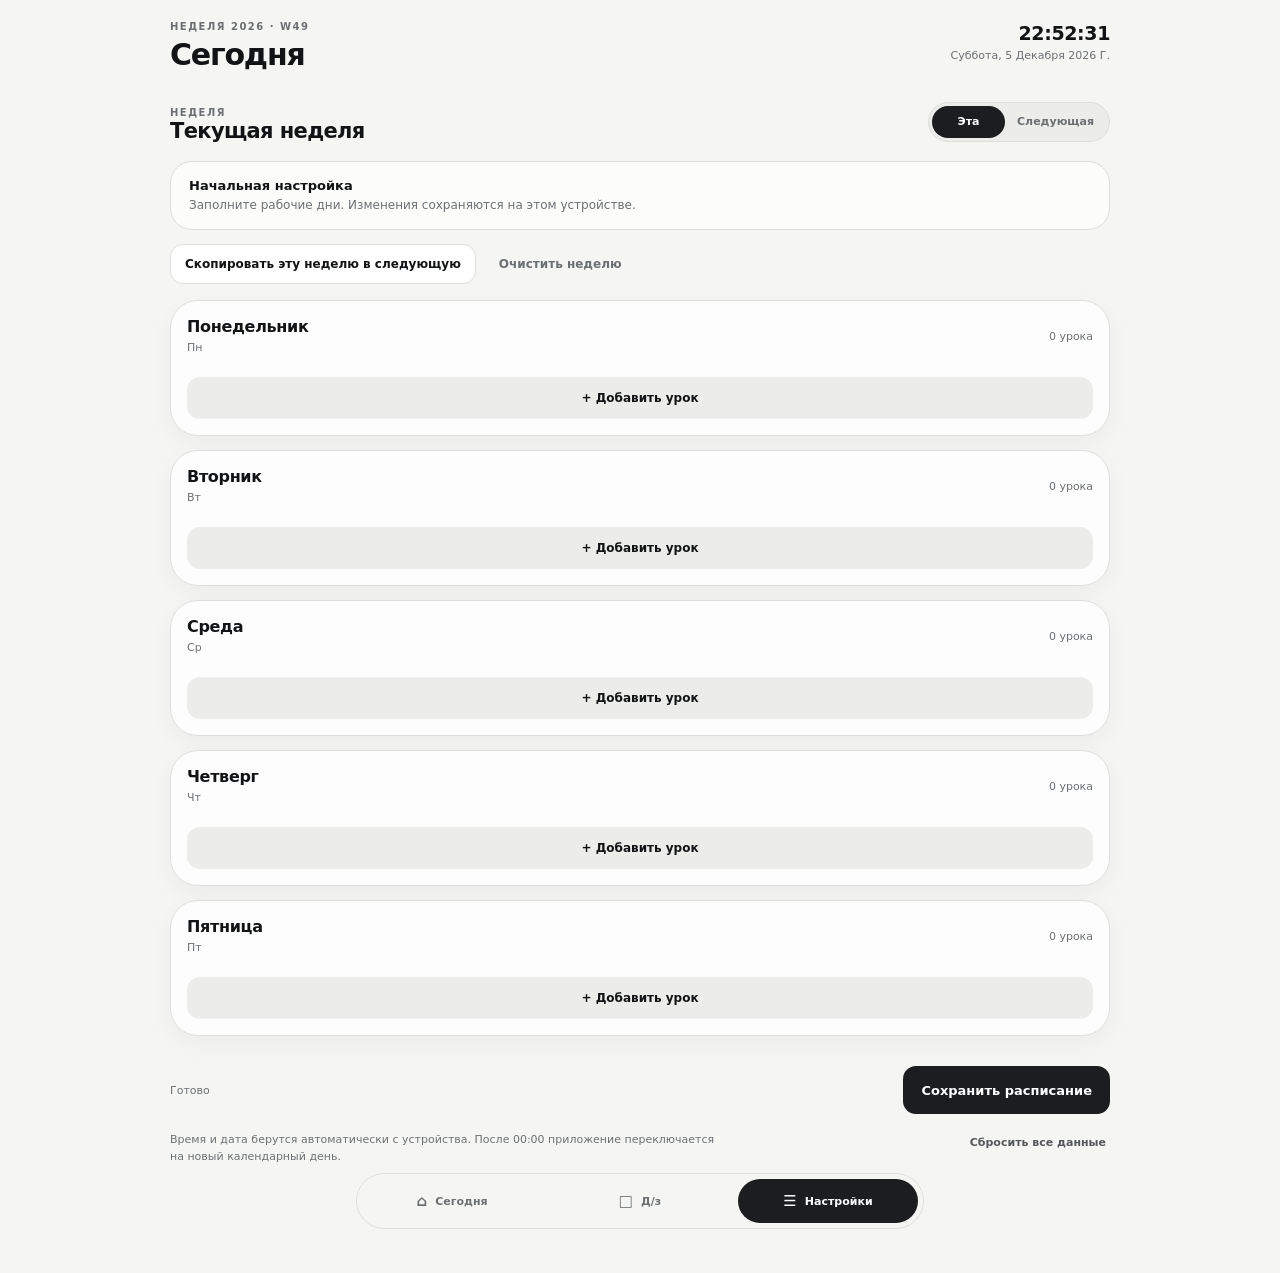
==== commit 4b6a47cb: "Rename index_2 (1).html to index.html" ====
--- a/index.html
+++ b/index.html
@@ -655,6 +655,53 @@
     }
   }
 
+  const DB_NAME = "ios-school-schedule-db";
+  const DB_STORE = "app";
+
+  function openDatabase() {
+    return new Promise((resolve, reject) => {
+      if (!window.indexedDB) return reject(new Error("IndexedDB unavailable"));
+      const request = indexedDB.open(DB_NAME, 1);
+      request.onupgradeneeded = () => {
+        if (!request.result.objectStoreNames.contains(DB_STORE)) request.result.createObjectStore(DB_STORE);
+      };
+      request.onsuccess = () => resolve(request.result);
+      request.onerror = () => reject(request.error || new Error("IndexedDB error"));
+    });
+  }
+
+  async function loadPersistentData() {
+    try {
+      const db = await openDatabase();
+      const value = await new Promise((resolve, reject) => {
+        const tx = db.transaction(DB_STORE, "readonly");
+        const request = tx.objectStore(DB_STORE).get(STORAGE_KEY);
+        request.onsuccess = () => resolve(request.result || null);
+        request.onerror = () => reject(request.error);
+      });
+      db.close();
+      if (value && typeof value === "object") return value;
+    } catch (error) {}
+    return null;
+  }
+
+  async function savePersistentData() {
+    try {
+      localStorage.setItem(STORAGE_KEY, JSON.stringify(state.data));
+    } catch (error) {}
+    try {
+      const db = await openDatabase();
+      await new Promise((resolve, reject) => {
+        const tx = db.transaction(DB_STORE, "readwrite");
+        tx.objectStore(DB_STORE).put(clone(state.data), STORAGE_KEY);
+        tx.oncomplete = resolve;
+        tx.onerror = () => reject(tx.error);
+        tx.onabort = () => reject(tx.error);
+      });
+      db.close();
+    } catch (error) {}
+  }
+
   function ensureWeek(key, target = state.data) {
     if (!target.weeks[key]) target.weeks[key] = emptySchedule();
     weekdays.forEach(day => {
@@ -668,7 +715,10 @@
   }
 
   function saveData() {
-    localStorage.setItem(STORAGE_KEY, JSON.stringify(state.data));
+    try {
+      localStorage.setItem(STORAGE_KEY, JSON.stringify(state.data));
+    } catch (error) {}
+    void savePersistentData();
   }
 
   function normalizedLesson(lesson) {
@@ -995,6 +1045,16 @@
   function resetAll() {
     if (!window.confirm("Удалить всё сохранённое расписание на этом устройстве?")) return;
     localStorage.removeItem(STORAGE_KEY);
+    try {
+      const request = indexedDB.open(DB_NAME, 1);
+      request.onsuccess = () => {
+        const db = request.result;
+        const tx = db.transaction(DB_STORE, "readwrite");
+        tx.objectStore(DB_STORE).delete(STORAGE_KEY);
+        tx.oncomplete = () => db.close();
+        tx.onerror = () => db.close();
+      };
+    } catch (error) {}
     state.data = baseData();
     state.settingsWeek = "current";
     renderSchedule();
@@ -1086,13 +1146,27 @@
     handleRollover();
   }, 1000);
 
-  // Initial render. On a first launch, open settings so the five workdays are entered immediately.
-  state.selectedDay = currentDayKey(new Date()) <= 5 ? currentDayKey(new Date()) : 1;
-  renderSettings();
-  renderSchedule();
-  renderHomework();
-  refreshClock();
-  if (!isConfigured()) switchView("settings-view");
+  async function initApp() {
+    const persistent = await loadPersistentData();
+    if (persistent && typeof persistent === "object" && persistent.weeks && persistent.homework) {
+      state.data = persistent;
+      ensureWeek(weekKeyByOffset(0));
+      ensureWeek(weekKeyByOffset(1));
+      ensureHomeworkWeek(weekKeyByOffset(0));
+      ensureHomeworkWeek(weekKeyByOffset(1));
+    } else {
+      await savePersistentData();
+    }
+
+    state.selectedDay = currentDayKey(new Date()) <= 5 ? currentDayKey(new Date()) : 1;
+    renderSettings();
+    renderSchedule();
+    renderHomework();
+    refreshClock();
+    if (!isConfigured()) switchView("settings-view");
+  }
+
+  void initApp();
 
   // Keep saved data in localStorage. A service worker is intentionally not
   // registered from a Blob because iOS Home Screen apps reject that pattern.
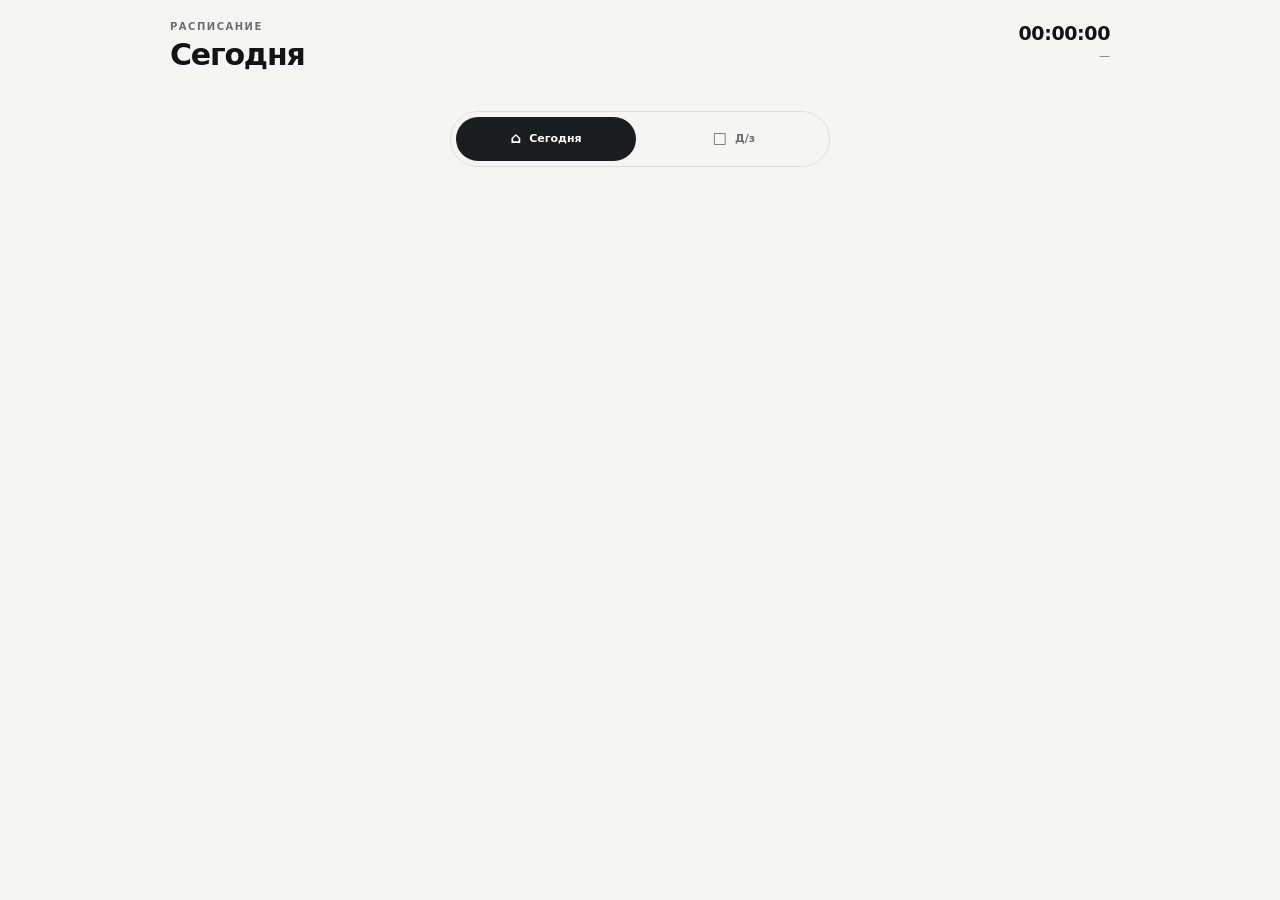
==== commit 6d41d499: "Update index.html" ====
--- a/index.html
+++ b/index.html
@@ -138,11 +138,25 @@
 .day-switch { flex: 0 0 auto; min-width: 52px; height: 36px; padding: 0 13px; border-radius: 999px; background: var(--soft); color: var(--muted); border: 1px solid var(--border); font-size: 11px; font-weight: 750; cursor: pointer; }
 .day-switch.active { background: var(--accent); color: #fff; border-color: var(--accent); }
 .day-switch.today:not(.active) { border-color: #999; color: var(--text); }
-.homework-list { display: grid; gap: 10px; }
+.homework-list { display: grid; gap: 10px; margin-top: 12px; }
 .homework-day-card { background: var(--surface); border: 1px solid var(--border); border-radius: var(--radius-lg); padding: 16px; }
 .homework-day-card h3 { margin: 0 0 10px; font-size: 15px; }
-.homework-input { width: 100%; min-height: 110px; resize: vertical; border: 1px solid #dadbd9; outline: none; background: #fff; color: var(--text); border-radius: 13px; padding: 11px; font-size: 13px; line-height: 1.5; }
+.homework-add-card { background: var(--surface); border: 1px solid var(--border); border-radius: var(--radius-lg); padding: 16px; box-shadow: 0 8px 24px rgba(0,0,0,.03); }
+.homework-add-title { font-size: 15px; font-weight: 800; margin-bottom: 14px; }
+.homework-form-grid { display: grid; grid-template-columns: 1fr 1fr; gap: 10px; }
+.homework-text-field { margin-top: 10px; }
+.homework-input { width: 100%; min-height: 96px; resize: vertical; border: 1px solid #dadbd9; outline: none; background: #fff; color: var(--text); border-radius: 13px; padding: 11px; font-size: 13px; line-height: 1.5; }
 .homework-input:focus { border-color: #111315; box-shadow: 0 0 0 3px rgba(17,19,21,.08); }
+.homework-entry { position: relative; padding: 12px 42px 12px 13px; border: 1px solid var(--border); border-radius: 15px; background: rgba(255,255,255,.78); }
+.homework-entry-meta { display: flex; align-items: center; gap: 7px; margin-bottom: 5px; font-size: 11px; font-weight: 750; color: var(--muted); }
+.homework-entry-subject { color: var(--text); }
+.homework-entry-text { margin: 0; font-size: 13px; line-height: 1.45; white-space: pre-wrap; }
+.homework-delete { position: absolute; right: 10px; top: 10px; width: 28px; height: 28px; border: 0; border-radius: 50%; background: var(--soft); color: var(--muted); cursor: pointer; font-size: 17px; }
+.homework-empty { color: var(--muted); font-size: 12px; padding: 8px 2px; }
+.lesson-homework { margin: 9px 0 0 0; padding: 9px 12px; border-radius: 13px; background: rgba(17,19,21,.045); border: 1px solid rgba(17,19,21,.07); }
+.lesson-homework-label { font-size: 10px; font-weight: 800; letter-spacing: .04em; text-transform: uppercase; color: var(--muted); margin-bottom: 3px; }
+.lesson-homework-text { margin: 0; font-size: 12px; line-height: 1.45; white-space: pre-wrap; }
+@media (max-width: 560px) { .homework-form-grid { grid-template-columns: 1fr; } }
 .day-badge {
   display: inline-flex;
   align-items: center;
@@ -162,21 +176,24 @@
 .lesson-card {
   position: relative;
   display: grid;
-  grid-template-columns: 78px 1fr;
-  gap: 16px;
+  grid-template-columns: 1fr;
+  gap: 12px;
   align-items: stretch;
   padding: 16px;
   background: var(--surface);
   border: 1px solid rgba(222,223,221,.88);
   border-radius: var(--radius-lg);
-  box-shadow: 0 8px 24px rgba(17,19,21,.04);
-  backdrop-filter: blur(14px);
+  box-shadow: 0 10px 30px rgba(17,19,21,.06), inset 0 1px 0 rgba(255,255,255,.62);
+  backdrop-filter: blur(22px) saturate(125%);
+  -webkit-backdrop-filter: blur(22px) saturate(125%);
   transition: transform .25s ease, box-shadow .25s ease, border-color .25s ease, background .25s ease;
 }
 .lesson-card.current {
   border-color: #1b1d1f;
   box-shadow: 0 12px 28px rgba(17,19,21,.11);
-  background: #fff;
+  background: rgba(255,255,255,.88);
+  backdrop-filter: blur(24px) saturate(130%);
+  -webkit-backdrop-filter: blur(24px) saturate(130%);
 }
 .lesson-card.past { opacity: .56; }
 .lesson-time {
@@ -197,11 +214,13 @@
 .lesson-topline { display:flex; justify-content:space-between; align-items:center; gap:12px; }
 .lesson-title {
   margin: 0;
-  font-size: 16px;
+  font-size: 18px;
   line-height: 1.2;
   font-weight: 750;
   letter-spacing: -.02em;
-  overflow-wrap: anywhere;
+  white-space: nowrap;
+  overflow: hidden;
+  text-overflow: ellipsis;
 }
 .current-pill {
   flex: 0 0 auto;
@@ -429,6 +448,12 @@
   .topbar { padding-left: 16px; padding-right: 16px; }
   .view { padding-left: 16px; padding-right: 16px; }
   .topbar h1 { font-size: 28px; }
+  .lesson-card { padding: 12px; gap: 9px; border-radius: 20px; }
+  .lesson-title { font-size: 15px; }
+  .lesson-note { font-size: 11px; }
+  .lesson-homework { margin-top: 7px; padding: 8px 10px; border-radius: 12px; }
+  .lesson-homework-text { font-size: 11px; }
+  .current-pill { font-size: 8px; padding: 4px 7px; }
   .notice { align-items: flex-start; }
   .schedule-header { padding-top: 4px; }
   .editor-row { grid-template-columns: 36px minmax(0,1fr) 1fr 36px; }
@@ -438,6 +463,16 @@
   .delete-wrap { grid-column: 4 / 5; grid-row: 1; }
   .note-wrap { grid-column: 2 / 5; }
   .settings-footer { flex-direction: column; }
+}
+
+@media (min-width: 761px) {
+  .lesson-card { padding: 20px; border-radius: 24px; }
+  .lesson-title { font-size: 21px; }
+  .lesson-note { font-size: 14px; }
+  .lesson-homework { padding: 11px 14px; border-radius: 15px; }
+  .lesson-homework-label { font-size: 11px; }
+  .lesson-homework-text { font-size: 14px; }
+  .current-pill { font-size: 10px; padding: 6px 9px; }
 }
 
 @media (min-width: 760px) {
@@ -457,6 +492,9 @@
   .tab { height: 44px; border-radius: 999px; }
 }
 
+/* Settings UI removed from the main interface; keep data logic intact. */
+#settings-view { display: none !important; }
+#open-settings-from-banner { display: none !important; }
   </style>
   <title>Расписание</title>
 </head>
@@ -512,11 +550,26 @@
         <div class="settings-head">
           <div><span class="muted-label">ЗАДАНИЯ</span><h2>Домашнее задание</h2></div>
         </div>
+        <div class="homework-add-card">
+          <div class="homework-add-title">Добавить Д/З</div>
+          <div class="homework-form-grid">
+            <div class="field">
+              <label>Когда</label>
+              <input id="homework-date" class="input" type="date">
+            </div>
+            <div class="field">
+              <label>Урок</label>
+              <select id="homework-lesson" class="input"></select>
+            </div>
+          </div>
+          <div class="field homework-text-field">
+            <label>Что задали</label>
+            <textarea id="homework-text" class="homework-input" maxlength="2000" placeholder="Например: упражнения 5–8, подготовить параграф 12…"></textarea>
+          </div>
+          <button id="save-homework" class="button button-dark large">Добавить Д/З</button>
+          <div id="homework-status" class="save-status">Данные сохраняются на устройстве</div>
+        </div>
         <div id="homework-list" class="homework-list"></div>
-        <div class="save-row">
-          <span id="homework-status" class="save-status">Сохраняется на устройстве</span>
-          <button id="save-homework" class="button button-dark large">Сохранить</button>
-        </div>
       </section>
 
       <section id="settings-view" class="view" aria-label="Настройки расписания">
@@ -565,10 +618,6 @@
       <button class="tab" data-view="homework-view" aria-label="Домашнее задание">
         <span class="tab-icon">□</span><span>Д/з</span>
       </button>
-      <button class="tab" data-view="settings-view" aria-label="Настройки">
-        <span class="tab-icon">☰</span>
-        <span>Настройки</span>
-      </button>
     </nav>
   </div>
   <script>
@@ -584,6 +633,37 @@
     { key: 5, short: "Пт", full: "Пятница" }
   ];
 
+  // Расписание звонков
+  const BELLS_MON = [["07:55","08:25"],["08:30","09:10"],["09:25","10:05"],["10:10","10:50"],["11:05","11:45"],["11:50","12:30"],["12:35","13:15"]];
+  const BELLS_TUE_FRI = [["08:00","08:40"],["08:45","09:25"],["09:40","10:20"],["10:25","11:05"],["11:20","12:00"],["12:05","12:45"],["12:50","13:30"]];
+  // Расписание уроков (1 = Пн ... 5 = Пт)
+  const DEFAULT_SUBJECTS = {
+    1: ["Классный час","Английский / Информатика","Английский / Информатика","Русский язык","Алгебра","Английский","Всемирная история"],
+    2: ["Геометрия","Основы бизнеса","Казахский язык и литература","Русская литература","Физика","НВП"],
+    3: ["География","Всемирная история","Алгебра","Русский язык","Физкультура","Казахский язык и литература"],
+    4: ["Физика","Английский","Казахский язык и литература","Русская литература","История Казахстана","Физкультура (В)","Личная безопасность"],
+    5: ["Физкультура","География","Основы бизнеса","История Казахстана","Алгебра","Английский"]
+  };
+
+  function defaultSchedule() {
+    const result = {};
+    [1, 2, 3, 4, 5].forEach(day => {
+      const bells = day === 1 ? BELLS_MON : BELLS_TUE_FRI;
+      result[day] = DEFAULT_SUBJECTS[day].map((subject, i) => ({ subject, start: bells[i][0], end: bells[i][1], note: "" }));
+    });
+    return result;
+  }
+
+  // Заполняет неделю расписанием по умолчанию один раз, если она пустая
+  function seedWeek(key, target) {
+    target.seeded = target.seeded || {};
+    if (target.seeded[key]) return;
+    target.seeded[key] = true;
+    const week = target.weeks[key];
+    const isEmpty = [1, 2, 3, 4, 5].every(d => !(week[d] || []).length);
+    if (isEmpty) target.weeks[key] = defaultSchedule();
+  }
+
   const state = {
     activeView: "schedule-view",
     settingsWeek: "current",
@@ -601,7 +681,7 @@
   }
 
   function emptyHomework() {
-    return weekdays.reduce((acc, day) => { acc[day.key] = ""; return acc; }, {});
+    return [];
   }
 
   function clone(value) {
@@ -624,7 +704,7 @@
   }
 
   function baseData() {
-    return {
+    const data = {
       weeks: {
         [weekKeyByOffset(0)]: emptySchedule(),
         [weekKeyByOffset(1)]: emptySchedule()
@@ -635,6 +715,9 @@
       },
       lastActiveWeek: weekKeyByOffset(0)
     };
+    ensureWeek(weekKeyByOffset(0), data);
+    ensureWeek(weekKeyByOffset(1), data);
+    return data;
   }
 
   function loadData() {
@@ -707,11 +790,22 @@
     weekdays.forEach(day => {
       if (!Array.isArray(target.weeks[key][day.key])) target.weeks[key][day.key] = [];
     });
+    seedWeek(key, target);
   }
 
   function ensureHomeworkWeek(key, target = state.data) {
-    if (!target.homework[key]) target.homework[key] = emptyHomework();
-    weekdays.forEach(day => { if (typeof target.homework[key][day.key] !== "string") target.homework[key][day.key] = ""; });
+    if (!Array.isArray(target.homework[key])) {
+      const legacy = target.homework[key];
+      const migrated = [];
+      if (legacy && typeof legacy === "object") {
+        weekdays.forEach(day => {
+          const text = typeof legacy[day.key] === "string" ? legacy[day.key].trim() : "";
+          if (text) migrated.push({ id: `${key}-${day.key}-legacy`, date: "", day: day.key, lessonIndex: 0, text });
+        });
+      }
+      target.homework[key] = migrated;
+    }
+    target.homework[key] = target.homework[key].filter(item => item && typeof item === "object" && String(item.text || "").trim());
   }
 
   function saveData() {
@@ -788,6 +882,65 @@
     setText("date", formatDate(now));
     setText("week-label", `НЕДЕЛЯ ${isoWeekKey(now).split("-")[0]} · ${isoWeekKey(now).split("-")[1]}`);
     renderSchedule();
+  }
+
+  function dateForDay(dayKey, reference = new Date()) {
+    const d = new Date(reference);
+    const current = currentDayKey(d);
+    d.setDate(d.getDate() + (dayKey - current));
+    return d;
+  }
+
+  function dateInputValue(date) {
+    const y = date.getFullYear();
+    const m = String(date.getMonth() + 1).padStart(2, "0");
+    const d = String(date.getDate()).padStart(2, "0");
+    return `${y}-${m}-${d}`;
+  }
+
+  function dateFromInput(value) {
+    const [y, m, d] = String(value || "").split("-").map(Number);
+    if (!y || !m || !d) return null;
+    const date = new Date(y, m - 1, d);
+    return Number.isNaN(date.getTime()) ? null : date;
+  }
+
+  function homeworkForDate(dateValue) {
+    const date = dateFromInput(dateValue);
+    if (!date) return [];
+    const key = isoWeekKey(date);
+    ensureHomeworkWeek(key);
+    return state.data.homework[key];
+  }
+
+  function lessonLabel(date, lessonIndex) {
+    const week = state.data.weeks[isoWeekKey(date)] || emptySchedule();
+    const lessons = sortLessons(week[currentDayKey(date)] || []);
+    const lesson = lessons[lessonIndex];
+    return lesson?.subject || `Урок ${Number(lessonIndex) + 1}`;
+  }
+
+  function refreshHomeworkLessonOptions() {
+    const dateInput = $("#homework-date");
+    const select = $("#homework-lesson");
+    if (!dateInput || !select) return;
+    const date = dateFromInput(dateInput.value) || new Date();
+    const dayKey = currentDayKey(date);
+    const week = state.data.weeks[isoWeekKey(date)] || emptySchedule();
+    const lessons = sortLessons(week[dayKey] || []);
+    select.innerHTML = "";
+    if (dayKey > 5 || !lessons.length) {
+      select.innerHTML = `<option value="">Нет уроков на этот день</option>`;
+      select.disabled = true;
+      return;
+    }
+    select.disabled = false;
+    lessons.forEach((lesson, index) => {
+      const option = document.createElement("option");
+      option.value = String(index);
+      option.textContent = `${index + 1}. ${lesson.subject || "Без названия"}`;
+      select.appendChild(option);
+    });
   }
 
   function renderSchedule() {
@@ -834,17 +987,17 @@
       const card = document.createElement("article");
       card.className = `lesson-card${isCurrent ? " current" : ""}${isPast ? " past" : ""}`;
       const range = lesson.start && lesson.end ? `${lesson.start}–${lesson.end}` : lesson.start || lesson.end || "Время не задано";
+      const dateValue = dateInputValue(dateForDay(dayKey, now));
+      const homework = homeworkForDate(dateValue).filter(item => Number(item.lessonIndex) === index);
+      const homeworkHtml = homework.map(item => `<div class="lesson-homework"><div class="lesson-homework-label">Домашнее задание</div><p class="lesson-homework-text">${escapeHtml(item.text)}</p></div>`).join("");
       card.innerHTML = `
-        <div class="lesson-time">
-          <strong>${escapeHtml(lesson.start || "—")}</strong>
-          <span>${escapeHtml(lesson.end || "—")}</span>
-        </div>
         <div class="lesson-info">
           <div class="lesson-topline">
             <h3 class="lesson-title">${escapeHtml(lesson.subject || `Урок ${index + 1}`)}</h3>
             ${isCurrent ? '<span class="current-pill">Сейчас</span>' : ""}
           </div>
           ${lesson.note ? `<p class="lesson-note">${escapeHtml(lesson.note)}</p>` : `<p class="lesson-note">${escapeHtml(range)}</p>`}
+          ${homeworkHtml}
         </div>
       `;
       scheduleList.appendChild(card);
@@ -871,25 +1024,98 @@
   }
 
   function renderHomework() {
-    const key = weekKeyByOffset(0);
-    ensureHomeworkWeek(key);
+    const dateInput = $("#homework-date");
+    if (dateInput && !dateInput.value) dateInput.value = dateInputValue(new Date());
+    refreshHomeworkLessonOptions();
+
     const wrap = $("#homework-list");
+    if (!wrap) return;
     wrap.innerHTML = "";
-    weekdays.forEach(day => {
+
+    const entries = Object.entries(state.data.homework || {})
+      .flatMap(([weekKey, list]) => (Array.isArray(list) ? list : []).map(item => ({ ...item, weekKey })))
+      .filter(item => String(item.text || "").trim());
+
+    entries.sort((a, b) => {
+      const da = a.date || "9999-99-99";
+      const db = b.date || "9999-99-99";
+      if (da !== db) return da.localeCompare(db);
+      return Number(a.lessonIndex || 0) - Number(b.lessonIndex || 0);
+    });
+
+    if (!entries.length) {
+      wrap.innerHTML = `<div class="homework-empty">Пока нет добавленных заданий.</div>`;
+      return;
+    }
+
+    const groups = new Map();
+    entries.forEach(item => {
+      const key = item.date || item.weekKey;
+      if (!groups.has(key)) groups.set(key, []);
+      groups.get(key).push(item);
+    });
+
+    groups.forEach((items, groupKey) => {
       const card = document.createElement("section");
       card.className = "homework-day-card";
-      card.innerHTML = `<h3>${day.full}</h3><textarea class="homework-input" data-homework-day="${day.key}" maxlength="2000" placeholder="Введите домашнее задание…">${escapeHtml(state.data.homework[key][day.key])}</textarea>`;
+      const date = dateFromInput(groupKey);
+      const title = date ? new Intl.DateTimeFormat("ru-RU", { weekday: "long", day: "numeric", month: "long" }).format(date) : "Без даты";
+      card.innerHTML = `<h3>${escapeHtml(title)}</h3>`;
+      items.forEach(item => {
+        const entry = document.createElement("div");
+        entry.className = "homework-entry";
+        const subject = date ? lessonLabel(date, item.lessonIndex) : `Урок ${Number(item.lessonIndex || 0) + 1}`;
+        entry.innerHTML = `<div class="homework-entry-meta"><span class="homework-entry-subject">${escapeHtml(subject)}</span></div><p class="homework-entry-text">${escapeHtml(item.text)}</p><button type="button" class="homework-delete" aria-label="Удалить Д/З">×</button>`;
+        entry.querySelector(".homework-delete").addEventListener("click", () => {
+          const list = state.data.homework[item.weekKey] || [];
+          state.data.homework[item.weekKey] = list.filter(candidate => candidate.id !== item.id);
+          saveData();
+          renderHomework();
+          renderSchedule();
+        });
+        card.appendChild(entry);
+      });
       wrap.appendChild(card);
     });
   }
 
   function saveHomework() {
-    const key = weekKeyByOffset(0);
+    const dateInput = $("#homework-date");
+    const lessonSelect = $("#homework-lesson");
+    const textInput = $("#homework-text");
+    const date = dateFromInput(dateInput?.value);
+    const lessonIndex = Number(lessonSelect?.value);
+    const text = String(textInput?.value || "").trim();
+
+    if (!date) {
+      setText("homework-status", "Выберите дату");
+      return;
+    }
+    if (currentDayKey(date) > 5 || !Number.isInteger(lessonIndex) || lessonSelect?.disabled) {
+      setText("homework-status", "На этот день нет уроков");
+      return;
+    }
+    if (!text) {
+      setText("homework-status", "Введите задание");
+      return;
+    }
+
+    const key = isoWeekKey(date);
+    ensureWeek(key);
     ensureHomeworkWeek(key);
-    $$(".homework-input").forEach(input => { state.data.homework[key][Number(input.dataset.homeworkDay)] = input.value.trim(); });
+    state.data.homework[key].push({
+      id: `${Date.now()}-${Math.random().toString(36).slice(2, 8)}`,
+      date: dateInput.value,
+      day: currentDayKey(date),
+      lessonIndex,
+      text
+    });
     saveData();
-    setText("homework-status", "Сохранено");
-    setTimeout(() => setText("homework-status", "Сохраняется на устройстве"), 1600);
+    textInput.value = "";
+    setText("homework-status", "Д/З добавлено");
+    setTimeout(() => setText("homework-status", "Данные сохраняются на устройстве"), 1600);
+    renderHomework();
+    renderSchedule();
   }
 
   function weekKeyForSettings() {
@@ -970,38 +1196,14 @@
     ensureWeek(key);
     const result = emptySchedule();
     $$(".day-panel").forEach(panel => {
-      const dayKey = Number($(".lesson-editor-list", panel).dataset.day);
-      const rows = $$(".editor-row", panel);
+      const dayKey = Number($(".lesson-editor-list", panel).dataset.day);       const rows = $$(".editor-row", panel);
       result[dayKey] = rows.map(row => normalizedLesson({
         subject: $(".subject-input", row).value,
         start: $(".start-input", row).value,
         end: $(".end-input", row).value,
-        note: $(".note-input", row).value
-      })).filter(lesson => lesson.subject || lesson.start || lesson.end || lesson.note);
-    });
-    return result;
-  }
-
-  function saveSettings() {
-    const key = weekKeyForSettings();
-    state.data.weeks[key] = collectSettingsForm();
-    state.data.lastActiveWeek = isoWeekKey(new Date());
-    saveData();
-    setText("save-status", "Сохранено");
-    setTimeout(() => setText("save-status", "Готово"), 1600);
-    renderSchedule();
-    renderSettings();
-  }
-
-  function renumberRows() {
-    $$(".day-panel").forEach(panel => {
-      $$(".row-number", panel).forEach((node, index) => node.textContent = index + 1);
-    });
-  }
-
-  function updateLessonCount(panel) {
-    if (!panel) return;
-    const count = $$(".editor-row", panel).length;
+        note: $(".note-input", row).value       })).filter(lesson => lesson.subject \vert{}\vert{} lesson.start \vert{}\vert{} lesson.end \vert{}\vert{} lesson.note);     });     return result;   }    function saveSettings() {     const key = weekKeyForSettings();     state.data.weeks[key] = collectSettingsForm();     state.data.lastActiveWeek = isoWeekKey(new Date());     saveData();     setText("save-status", "Сохранено");     setTimeout(() => setText("save-status", "Готово"), 1600);     renderSchedule();     renderSettings();   }    function renumberRows() {     $$(".day-panel").forEach(panel => {
+      $$(".row-number", panel).forEach((node, index) => node.textContent = index + 1);     });   }    function updateLessonCount(panel) {     if (!panel) return;     const count = $$
+(".editor-row", panel).length;
     const label = $(".day-panel-head span", panel);
     label.textContent = `${count} ${count === 1 ? "урок" : "урока"}`;
   }
@@ -1025,7 +1227,20 @@
     state.data.weeks[nextKey] = clone(state.data.weeks[currentKey]);
     ensureHomeworkWeek(currentKey);
     ensureHomeworkWeek(nextKey);
-    state.data.homework[nextKey] = clone(state.data.homework[currentKey]);
+    const copiedHomework = state.data.homework[currentKey].map(item => {
+      const copied = clone(item);
+      if (copied.date) {
+        const sourceDate = dateFromInput(copied.date);
+        if (sourceDate) {
+          sourceDate.setDate(sourceDate.getDate() + 7);
+          copied.date = dateInputValue(sourceDate);
+          copied.day = currentDayKey(sourceDate);
+        }
+      }
+      copied.id = `${Date.now()}-${Math.random().toString(36).slice(2, 8)}`;
+      return copied;
+    });
+    state.data.homework[nextKey] = copiedHomework;
     saveData();
     state.settingsWeek = "next";
     renderSettings();
@@ -1036,7 +1251,9 @@
   function clearSelectedWeek() {
     const label = state.settingsWeek === "next" ? "следующую" : "текущую";
     if (!window.confirm(`Очистить ${label} неделю?`)) return;
-    state.data.weeks[weekKeyForSettings()] = emptySchedule();
+    const selectedKey = weekKeyForSettings();
+    state.data.weeks[selectedKey] = emptySchedule();
+    state.data.homework[selectedKey] = emptyHomework();
     saveData();
     renderSettings();
     renderSchedule();
@@ -1064,8 +1281,8 @@
 
   function switchView(viewId) {
     state.activeView = viewId;
-    $$(".view").forEach(view => view.classList.toggle("active", view.id === viewId));
-    $$(".tab").forEach(tab => tab.classList.toggle("active", tab.dataset.view === viewId));
+    $$(".view").forEach(view => view.classList.toggle("active", view.id === viewId));     $$
+(".tab").forEach(tab => tab.classList.toggle("active", tab.dataset.view === viewId));
     if (viewId === "settings-view") renderSettings();
     if (viewId === "schedule-view") renderSchedule();
     if (viewId === "homework-view") renderHomework();
@@ -1128,6 +1345,7 @@
 
   $("#save-settings").addEventListener("click", saveSettings);
   $("#save-homework").addEventListener("click", saveHomework);
+  $("#homework-date").addEventListener("change", refreshHomeworkLessonOptions);
   $("#copy-to-next").addEventListener("click", copyCurrentToNext);
   $("#clear-week").addEventListener("click", clearSelectedWeek);
   $("#reset-app").addEventListener("click", resetAll);
@@ -1159,19 +1377,14 @@
     }
 
     state.selectedDay = currentDayKey(new Date()) <= 5 ? currentDayKey(new Date()) : 1;
-    renderSettings();
     renderSchedule();
     renderHomework();
     refreshClock();
-    if (!isConfigured()) switchView("settings-view");
+    switchView("schedule-view");
   }
 
   void initApp();
-
-  // Keep saved data in localStorage. A service worker is intentionally not
-  // registered from a Blob because iOS Home Screen apps reject that pattern.
 })();
-
   </script>
 </body>
 </html>
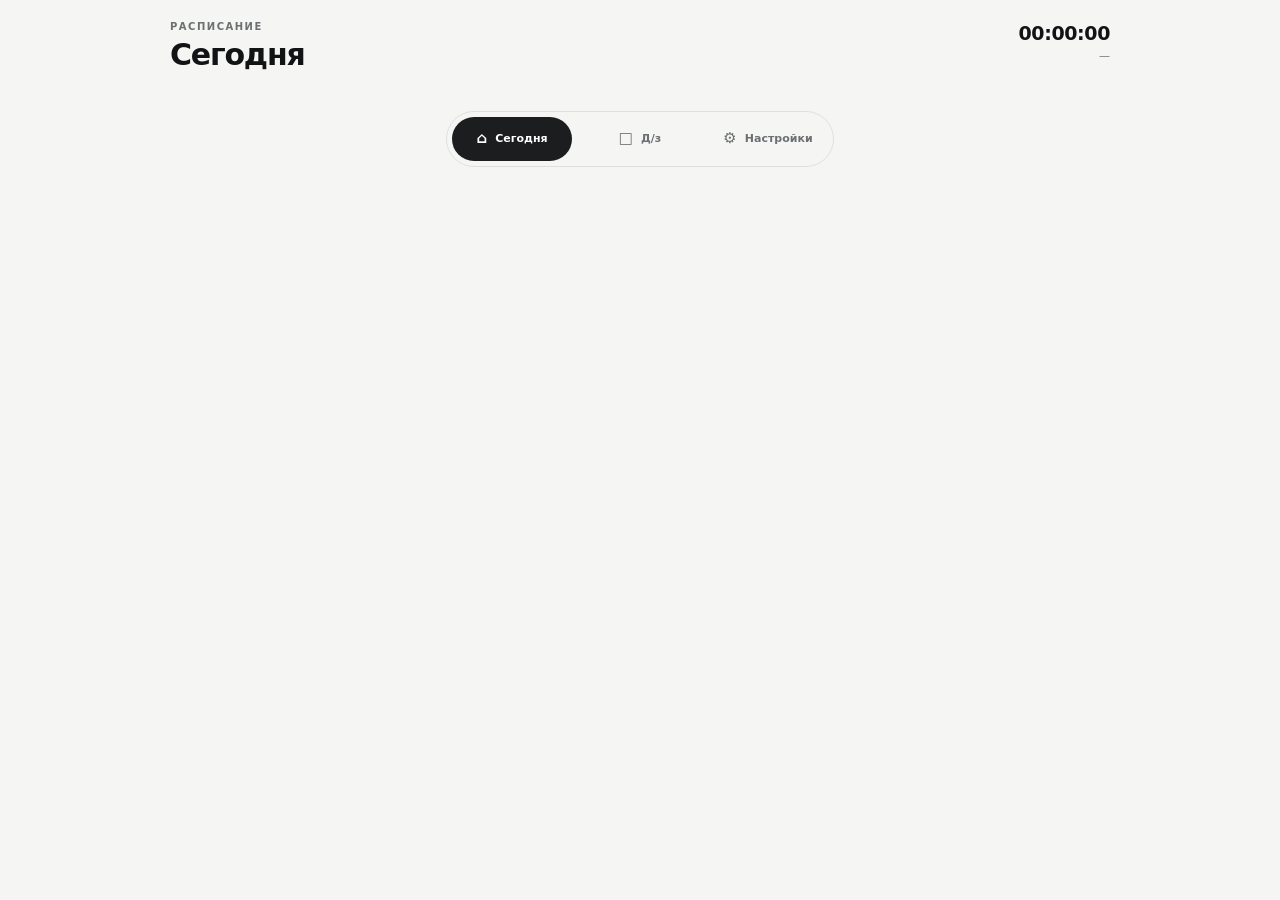
==== commit 5e2741a9: "Update index.html" ====
--- a/index.html
+++ b/index.html
@@ -41,7 +41,7 @@
   text-rendering: optimizeLegibility;
   overscroll-behavior: none;
 }
-button, input { font: inherit; }
+button, input, select, textarea { font: inherit; }
 button { border: 0; }
 
 .app-shell {
@@ -126,7 +126,7 @@
 
 .schedule-header, .settings-head {
   display: flex;
-  align-items: end;
+  align-items: flex-end;
   justify-content: space-between;
   gap: 16px;
   padding: 8px 0 18px;
@@ -147,7 +147,7 @@
 .homework-text-field { margin-top: 10px; }
 .homework-input { width: 100%; min-height: 96px; resize: vertical; border: 1px solid #dadbd9; outline: none; background: #fff; color: var(--text); border-radius: 13px; padding: 11px; font-size: 13px; line-height: 1.5; }
 .homework-input:focus { border-color: #111315; box-shadow: 0 0 0 3px rgba(17,19,21,.08); }
-.homework-entry { position: relative; padding: 12px 42px 12px 13px; border: 1px solid var(--border); border-radius: 15px; background: rgba(255,255,255,.78); }
+.homework-entry { position: relative; padding: 12px 42px 12px 13px; border: 1px solid var(--border); border-radius: 15px; background: rgba(255,255,255,.78); margin-bottom: 8px; }
 .homework-entry-meta { display: flex; align-items: center; gap: 7px; margin-bottom: 5px; font-size: 11px; font-weight: 750; color: var(--muted); }
 .homework-entry-subject { color: var(--text); }
 .homework-entry-text { margin: 0; font-size: 13px; line-height: 1.45; white-space: pre-wrap; }
@@ -156,7 +156,9 @@
 .lesson-homework { margin: 9px 0 0 0; padding: 9px 12px; border-radius: 13px; background: rgba(17,19,21,.045); border: 1px solid rgba(17,19,21,.07); }
 .lesson-homework-label { font-size: 10px; font-weight: 800; letter-spacing: .04em; text-transform: uppercase; color: var(--muted); margin-bottom: 3px; }
 .lesson-homework-text { margin: 0; font-size: 12px; line-height: 1.45; white-space: pre-wrap; }
+
 @media (max-width: 560px) { .homework-form-grid { grid-template-columns: 1fr; } }
+
 .day-badge {
   display: inline-flex;
   align-items: center;
@@ -303,7 +305,7 @@
 .button-dark { background: var(--accent); color: #fff; }
 .button-light { background: #fff; color: var(--text); border: 1px solid var(--border); }
 .button-ghost { background: transparent; color: var(--muted); border: 1px solid transparent; }
-.button.large { min-height: 48px; padding: 0 18px; font-size: 13px; }
+.button.large { min-height: 48px; padding: 0 18px; font-size: 13px; margin-top: 10px; }
 
 .settings-days { display: grid; gap: 14px; }
 .day-panel {
@@ -416,6 +418,9 @@
   background: rgba(245,245,243,.88);
   border-top: 1px solid rgba(222,223,221,.8);
   backdrop-filter: blur(22px);
+  display: flex;
+  justify-content: center;
+  gap: 8px;
 }
 .tabbar::before {
   content: "";
@@ -426,13 +431,12 @@
   height: 1px;
   background: rgba(255,255,255,.72);
 }
-.tabbar { display:flex; justify-content:center; gap: 8px; }
 .tab {
-  width: min(180px, 42vw);
+  width: min(120px, 28vw);
   height: 48px;
-  display:flex;
-  align-items:center;
-  justify-content:center;
+  display: flex;
+  align-items: center;
+  justify-content: center;
   gap: 8px;
   border-radius: 15px;
   background: transparent;
@@ -491,10 +495,6 @@
   .tabbar::before { display: none; }
   .tab { height: 44px; border-radius: 999px; }
 }
-
-/* Settings UI removed from the main interface; keep data logic intact. */
-#settings-view { display: none !important; }
-#open-settings-from-banner { display: none !important; }
   </style>
   <title>Расписание</title>
 </head>
@@ -567,7 +567,7 @@
             <textarea id="homework-text" class="homework-input" maxlength="2000" placeholder="Например: упражнения 5–8, подготовить параграф 12…"></textarea>
           </div>
           <button id="save-homework" class="button button-dark large">Добавить Д/З</button>
-          <div id="homework-status" class="save-status">Данные сохраняются на устройстве</div>
+          <div id="homework-status" class="save-status" style="margin-top: 8px;">Данные сохраняются на устройстве</div>
         </div>
         <div id="homework-list" class="homework-list"></div>
       </section>
@@ -616,10 +616,16 @@
         <span>Сегодня</span>
       </button>
       <button class="tab" data-view="homework-view" aria-label="Домашнее задание">
-        <span class="tab-icon">□</span><span>Д/з</span>
+        <span class="tab-icon">□</span>
+        <span>Д/з</span>
+      </button>
+      <button class="tab" data-view="settings-view" aria-label="Настройки">
+        <span class="tab-icon">⚙</span>
+        <span>Настройки</span>
       </button>
     </nav>
   </div>
+
   <script>
 (() => {
   "use strict";
@@ -633,10 +639,8 @@
     { key: 5, short: "Пт", full: "Пятница" }
   ];
 
-  // Расписание звонков
   const BELLS_MON = [["07:55","08:25"],["08:30","09:10"],["09:25","10:05"],["10:10","10:50"],["11:05","11:45"],["11:50","12:30"],["12:35","13:15"]];
   const BELLS_TUE_FRI = [["08:00","08:40"],["08:45","09:25"],["09:40","10:20"],["10:25","11:05"],["11:20","12:00"],["12:05","12:45"],["12:50","13:30"]];
-  // Расписание уроков (1 = Пн ... 5 = Пт)
   const DEFAULT_SUBJECTS = {
     1: ["Классный час","Английский / Информатика","Английский / Информатика","Русский язык","Алгебра","Английский","Всемирная история"],
     2: ["Геометрия","Основы бизнеса","Казахский язык и литература","Русская литература","Физика","НВП"],
@@ -649,12 +653,11 @@
     const result = {};
     [1, 2, 3, 4, 5].forEach(day => {
       const bells = day === 1 ? BELLS_MON : BELLS_TUE_FRI;
-      result[day] = DEFAULT_SUBJECTS[day].map((subject, i) => ({ subject, start: bells[i][0], end: bells[i][1], note: "" }));
+      result[day] = DEFAULT_SUBJECTS[day].map((subject, i) => ({ subject, start: bells[i]?.[0] || "", end: bells[i]?.[1] || "", note: "" }));
     });
     return result;
   }
 
-  // Заполняет неделю расписанием по умолчанию один раз, если она пустая
   function seedWeek(key, target) {
     target.seeded = target.seeded || {};
     if (target.seeded[key]) return;
@@ -667,7 +670,7 @@
   const state = {
     activeView: "schedule-view",
     settingsWeek: "current",
-    data: loadData()
+    data: null
   };
 
   const $ = (selector, root = document) => root.querySelector(selector);
@@ -738,52 +741,7 @@
     }
   }
 
-  const DB_NAME = "ios-school-schedule-db";
-  const DB_STORE = "app";
-
-  function openDatabase() {
-    return new Promise((resolve, reject) => {
-      if (!window.indexedDB) return reject(new Error("IndexedDB unavailable"));
-      const request = indexedDB.open(DB_NAME, 1);
-      request.onupgradeneeded = () => {
-        if (!request.result.objectStoreNames.contains(DB_STORE)) request.result.createObjectStore(DB_STORE);
-      };
-      request.onsuccess = () => resolve(request.result);
-      request.onerror = () => reject(request.error || new Error("IndexedDB error"));
-    });
-  }
-
-  async function loadPersistentData() {
-    try {
-      const db = await openDatabase();
-      const value = await new Promise((resolve, reject) => {
-        const tx = db.transaction(DB_STORE, "readonly");
-        const request = tx.objectStore(DB_STORE).get(STORAGE_KEY);
-        request.onsuccess = () => resolve(request.result || null);
-        request.onerror = () => reject(request.error);
-      });
-      db.close();
-      if (value && typeof value === "object") return value;
-    } catch (error) {}
-    return null;
-  }
-
-  async function savePersistentData() {
-    try {
-      localStorage.setItem(STORAGE_KEY, JSON.stringify(state.data));
-    } catch (error) {}
-    try {
-      const db = await openDatabase();
-      await new Promise((resolve, reject) => {
-        const tx = db.transaction(DB_STORE, "readwrite");
-        tx.objectStore(DB_STORE).put(clone(state.data), STORAGE_KEY);
-        tx.oncomplete = resolve;
-        tx.onerror = () => reject(tx.error);
-        tx.onabort = () => reject(tx.error);
-      });
-      db.close();
-    } catch (error) {}
-  }
+  state.data = loadData();
 
   function ensureWeek(key, target = state.data) {
     if (!target.weeks[key]) target.weeks[key] = emptySchedule();
@@ -795,15 +753,7 @@
 
   function ensureHomeworkWeek(key, target = state.data) {
     if (!Array.isArray(target.homework[key])) {
-      const legacy = target.homework[key];
-      const migrated = [];
-      if (legacy && typeof legacy === "object") {
-        weekdays.forEach(day => {
-          const text = typeof legacy[day.key] === "string" ? legacy[day.key].trim() : "";
-          if (text) migrated.push({ id: `${key}-${day.key}-legacy`, date: "", day: day.key, lessonIndex: 0, text });
-        });
-      }
-      target.homework[key] = migrated;
+      target.homework[key] = [];
     }
     target.homework[key] = target.homework[key].filter(item => item && typeof item === "object" && String(item.text || "").trim());
   }
@@ -812,7 +762,6 @@
     try {
       localStorage.setItem(STORAGE_KEY, JSON.stringify(state.data));
     } catch (error) {}
-    void savePersistentData();
   }
 
   function normalizedLesson(lesson) {
@@ -830,22 +779,15 @@
   }
 
   function formatClock(date) {
-    return new Intl.DateTimeFormat("ru-RU", {
-      hour: "2-digit", minute: "2-digit", second: "2-digit",
-      hour12: false
-    }).format(date);
+    return new Intl.DateTimeFormat("ru-RU", { hour: "2-digit", minute: "2-digit", second: "2-digit", hour12: false }).format(date);
   }
 
   function formatDate(date) {
-    return new Intl.DateTimeFormat("ru-RU", {
-      weekday: "long", day: "numeric", month: "long", year: "numeric"
-    }).format(date);
+    return new Intl.DateTimeFormat("ru-RU", { weekday: "long", day: "numeric", month: "long", year: "numeric" }).format(date);
   }
 
   function formatShortDate(date) {
-    return new Intl.DateTimeFormat("ru-RU", {
-      day: "2-digit", month: "2-digit"
-    }).format(date);
+    return new Intl.DateTimeFormat("ru-RU", { day: "2-digit", month: "2-digit" }).format(date);
   }
 
   function currentDayKey(date = new Date()) {
@@ -881,7 +823,7 @@
     setText("clock", formatClock(now));
     setText("date", formatDate(now));
     setText("week-label", `НЕДЕЛЯ ${isoWeekKey(now).split("-")[0]} · ${isoWeekKey(now).split("-")[1]}`);
-    renderSchedule();
+    if (state.activeView === "schedule-view") renderSchedule();
   }
 
   function dateForDay(dayKey, reference = new Date()) {
@@ -945,7 +887,7 @@
 
   function renderSchedule() {
     const now = new Date();
-    const dayKey = state.selectedDay || currentDayKey(now);
+    const dayKey = state.selectedDay || (currentDayKey(now) <= 5 ? currentDayKey(now) : 1);
     const isWeekend = dayKey > 5;
     const weekendState = $("#weekend-state");
     const scheduleHeader = $("#schedule-header");
@@ -975,14 +917,12 @@
     }
 
     const nowMinutes = now.getHours() * 60 + now.getMinutes() + now.getSeconds() / 60;
-    let currentMarked = false;
 
     lessons.forEach((lesson, index) => {
       const start = minutesFromTime(lesson.start);
       const end = minutesFromTime(lesson.end);
       const isCurrent = start !== null && end !== null && nowMinutes >= start && nowMinutes < end;
       const isPast = end !== null && nowMinutes >= end;
-      if (isCurrent) currentMarked = true;
 
       const card = document.createElement("article");
       card.className = `lesson-card${isCurrent ? " current" : ""}${isPast ? " past" : ""}`;
@@ -996,14 +936,12 @@
             <h3 class="lesson-title">${escapeHtml(lesson.subject || `Урок ${index + 1}`)}</h3>
             ${isCurrent ? '<span class="current-pill">Сейчас</span>' : ""}
           </div>
-          ${lesson.note ? `<p class="lesson-note">${escapeHtml(lesson.note)}</p>` : `<p class="lesson-note">${escapeHtml(range)}</p>`}
+          ${lesson.note ? `<p class="lesson-note">${escapeHtml(lesson.note)} (${escapeHtml(range)})</p>` : `<p class="lesson-note">${escapeHtml(range)}</p>`}
           ${homeworkHtml}
         </div>
       `;
       scheduleList.appendChild(card);
     });
-
-    void currentMarked;
   }
 
   function renderDaySwitcher(todayKey = currentDayKey()) {
@@ -1180,13 +1118,14 @@
       </div>
       <div class="field note-wrap">
         <label>Краткая заметка</label>
-        <textarea class="note-input" maxlength="180" placeholder="Домашнее задание, кабинет, напоминание…">${escapeHtml(item.note)}</textarea>
+        <textarea class="note-input" maxlength="180" placeholder="Кабинет, учитель или заметка…">${escapeHtml(item.note)}</textarea>
       </div>
     `;
     row.querySelector(".delete-lesson").addEventListener("click", () => {
+      const panel = row.closest(".day-panel");
       row.remove();
       renumberRows();
-      updateLessonCount(row.closest(".day-panel"));
+      updateLessonCount(panel);
     });
     return row;
   }
@@ -1227,20 +1166,6 @@
     state.data.weeks[nextKey] = clone(state.data.weeks[currentKey]);
     ensureHomeworkWeek(currentKey);
     ensureHomeworkWeek(nextKey);
-    const copiedHomework = state.data.homework[currentKey].map(item => {
-      const copied = clone(item);
-      if (copied.date) {
-        const sourceDate = dateFromInput(copied.date);
-        if (sourceDate) {
-          sourceDate.setDate(sourceDate.getDate() + 7);
-          copied.date = dateInputValue(sourceDate);
-          copied.day = currentDayKey(sourceDate);
-        }
-      }
-      copied.id = `${Date.now()}-${Math.random().toString(36).slice(2, 8)}`;
-      return copied;
-    });
-    state.data.homework[nextKey] = copiedHomework;
     saveData();
     state.settingsWeek = "next";
     renderSettings();
@@ -1262,16 +1187,6 @@
   function resetAll() {
     if (!window.confirm("Удалить всё сохранённое расписание на этом устройстве?")) return;
     localStorage.removeItem(STORAGE_KEY);
-    try {
-      const request = indexedDB.open(DB_NAME, 1);
-      request.onsuccess = () => {
-        const db = request.result;
-        const tx = db.transaction(DB_STORE, "readwrite");
-        tx.objectStore(DB_STORE).delete(STORAGE_KEY);
-        tx.oncomplete = () => db.close();
-        tx.onerror = () => db.close();
-      };
-    } catch (error) {}
     state.data = baseData();
     state.settingsWeek = "current";
     renderSchedule();
@@ -1300,29 +1215,6 @@
 
   function escapeAttr(value) {
     return escapeHtml(value);
-  }
-
-  function handleDateRollovers() {
-    let lastDateKey = new Date().toDateString();
-    return () => {
-      const current = new Date().toDateString();
-      if (current !== lastDateKey) {
-        lastDateKey = current;
-        ensureWeek(weekKeyByOffset(0));
-        ensureWeek(weekKeyByOffset(1));
-        state.data.lastActiveWeek = isoWeekKey(new Date());
-        saveData();
-        if (state.settingsWeek !== "current" && !isWeekVisible()) {
-          state.settingsWeek = "current";
-        }
-        renderSchedule();
-        renderSettings();
-      }
-    };
-  }
-
-  function isWeekVisible() {
-    return state.settingsWeek === "next";
   }
 
   document.addEventListener("click", event => {
@@ -1343,39 +1235,21 @@
     }
   });
 
-  $("#save-settings").addEventListener("click", saveSettings);
-  $("#save-homework").addEventListener("click", saveHomework);
-  $("#homework-date").addEventListener("change", refreshHomeworkLessonOptions);
-  $("#copy-to-next").addEventListener("click", copyCurrentToNext);
-  $("#clear-week").addEventListener("click", clearSelectedWeek);
-  $("#reset-app").addEventListener("click", resetAll);
-  $("#open-settings-from-banner").addEventListener("click", () => switchView("settings-view"));
+  $("#save-settings")?.addEventListener("click", saveSettings);
+  $("#save-homework")?.addEventListener("click", saveHomework);
+  $("#homework-date")?.addEventListener("change", refreshHomeworkLessonOptions);
+  $("#copy-to-next")?.addEventListener("click", copyCurrentToNext);
+  $("#clear-week")?.addEventListener("click", clearSelectedWeek);
+  $("#reset-app")?.addEventListener("click", resetAll);
+  $("#open-settings-from-banner")?.addEventListener("click", () => switchView("settings-view"));
 
   document.addEventListener("visibilitychange", () => {
-    if (!document.hidden) {
-      refreshClock();
-      handleRollover();
-    }
+    if (!document.hidden) refreshClock();
   });
 
-  const handleRollover = handleDateRollovers();
-  setInterval(() => {
-    refreshClock();
-    handleRollover();
-  }, 1000);
-
-  async function initApp() {
-    const persistent = await loadPersistentData();
-    if (persistent && typeof persistent === "object" && persistent.weeks && persistent.homework) {
-      state.data = persistent;
-      ensureWeek(weekKeyByOffset(0));
-      ensureWeek(weekKeyByOffset(1));
-      ensureHomeworkWeek(weekKeyByOffset(0));
-      ensureHomeworkWeek(weekKeyByOffset(1));
-    } else {
-      await savePersistentData();
-    }
-
+  setInterval(refreshClock, 1000);
+
+  function initApp() {
     state.selectedDay = currentDayKey(new Date()) <= 5 ? currentDayKey(new Date()) : 1;
     renderSchedule();
     renderHomework();
@@ -1383,7 +1257,7 @@
     switchView("schedule-view");
   }
 
-  void initApp();
+  initApp();
 })();
   </script>
 </body>
